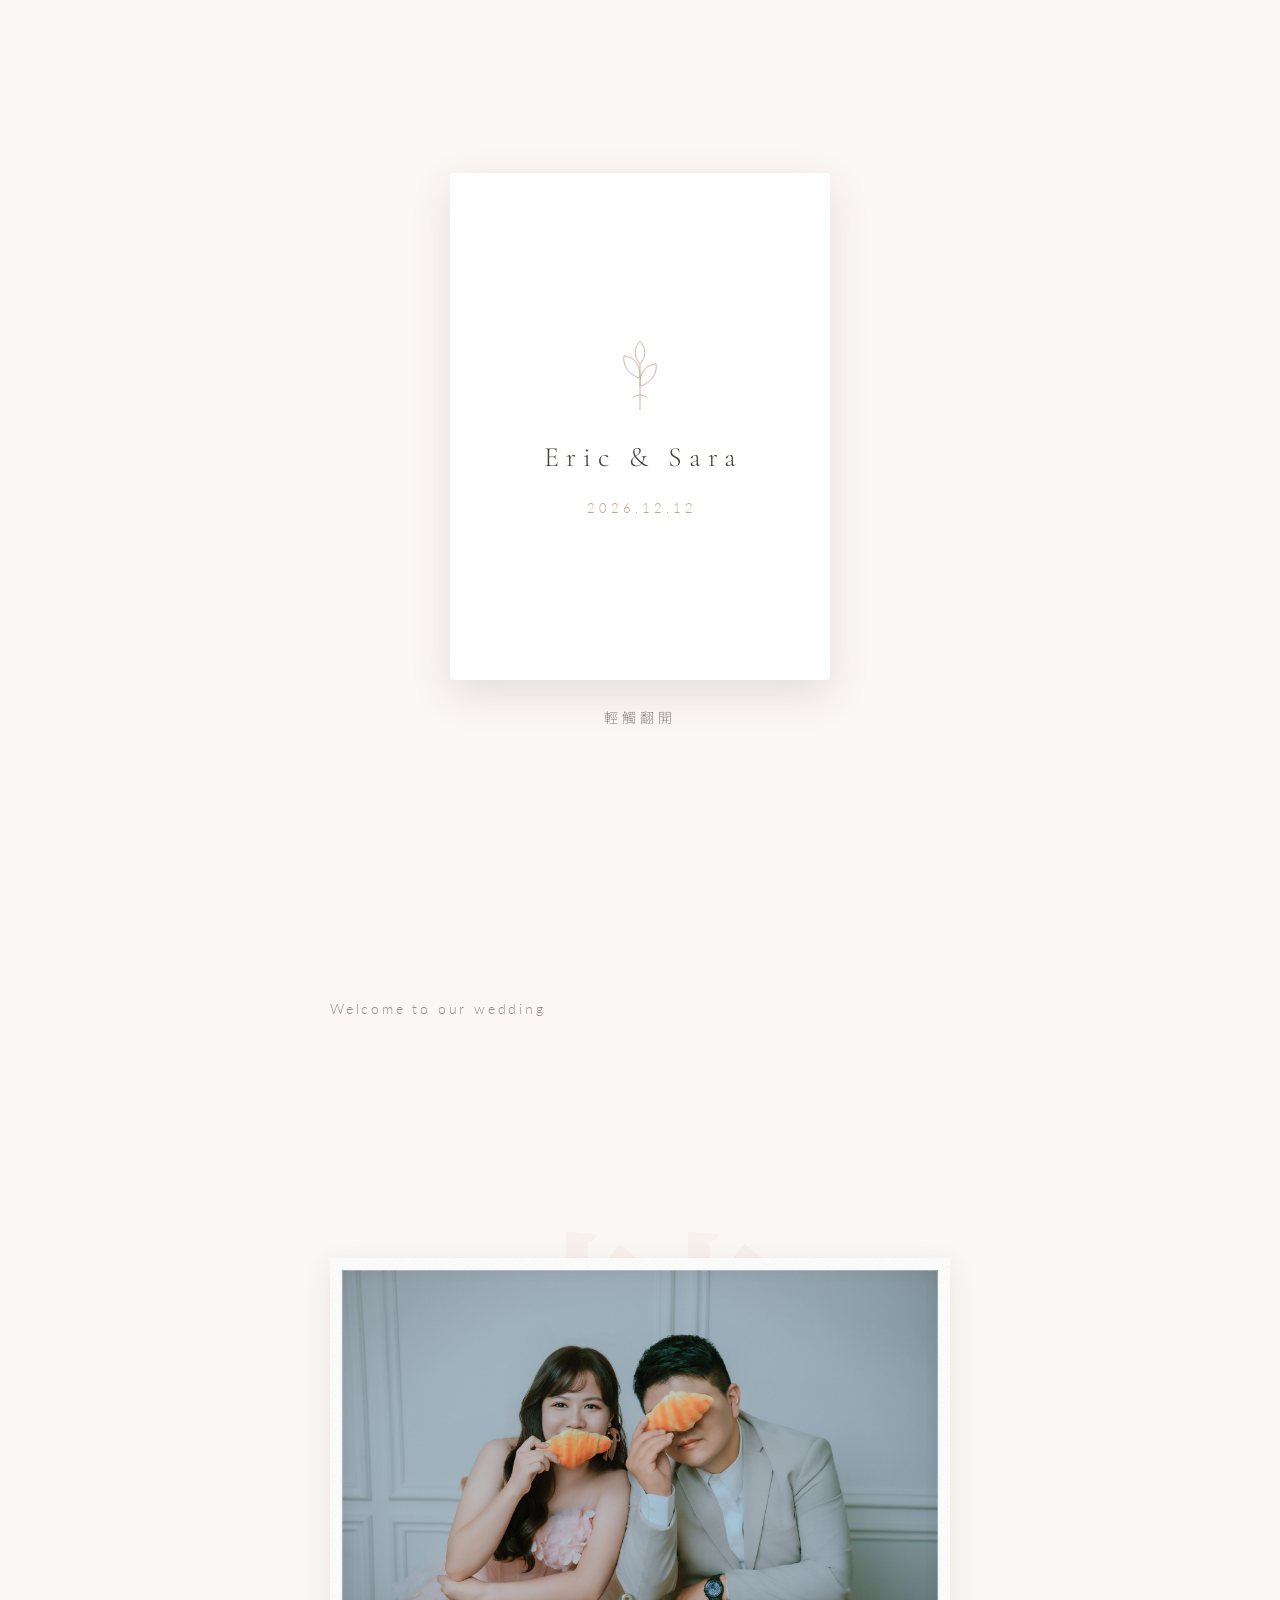
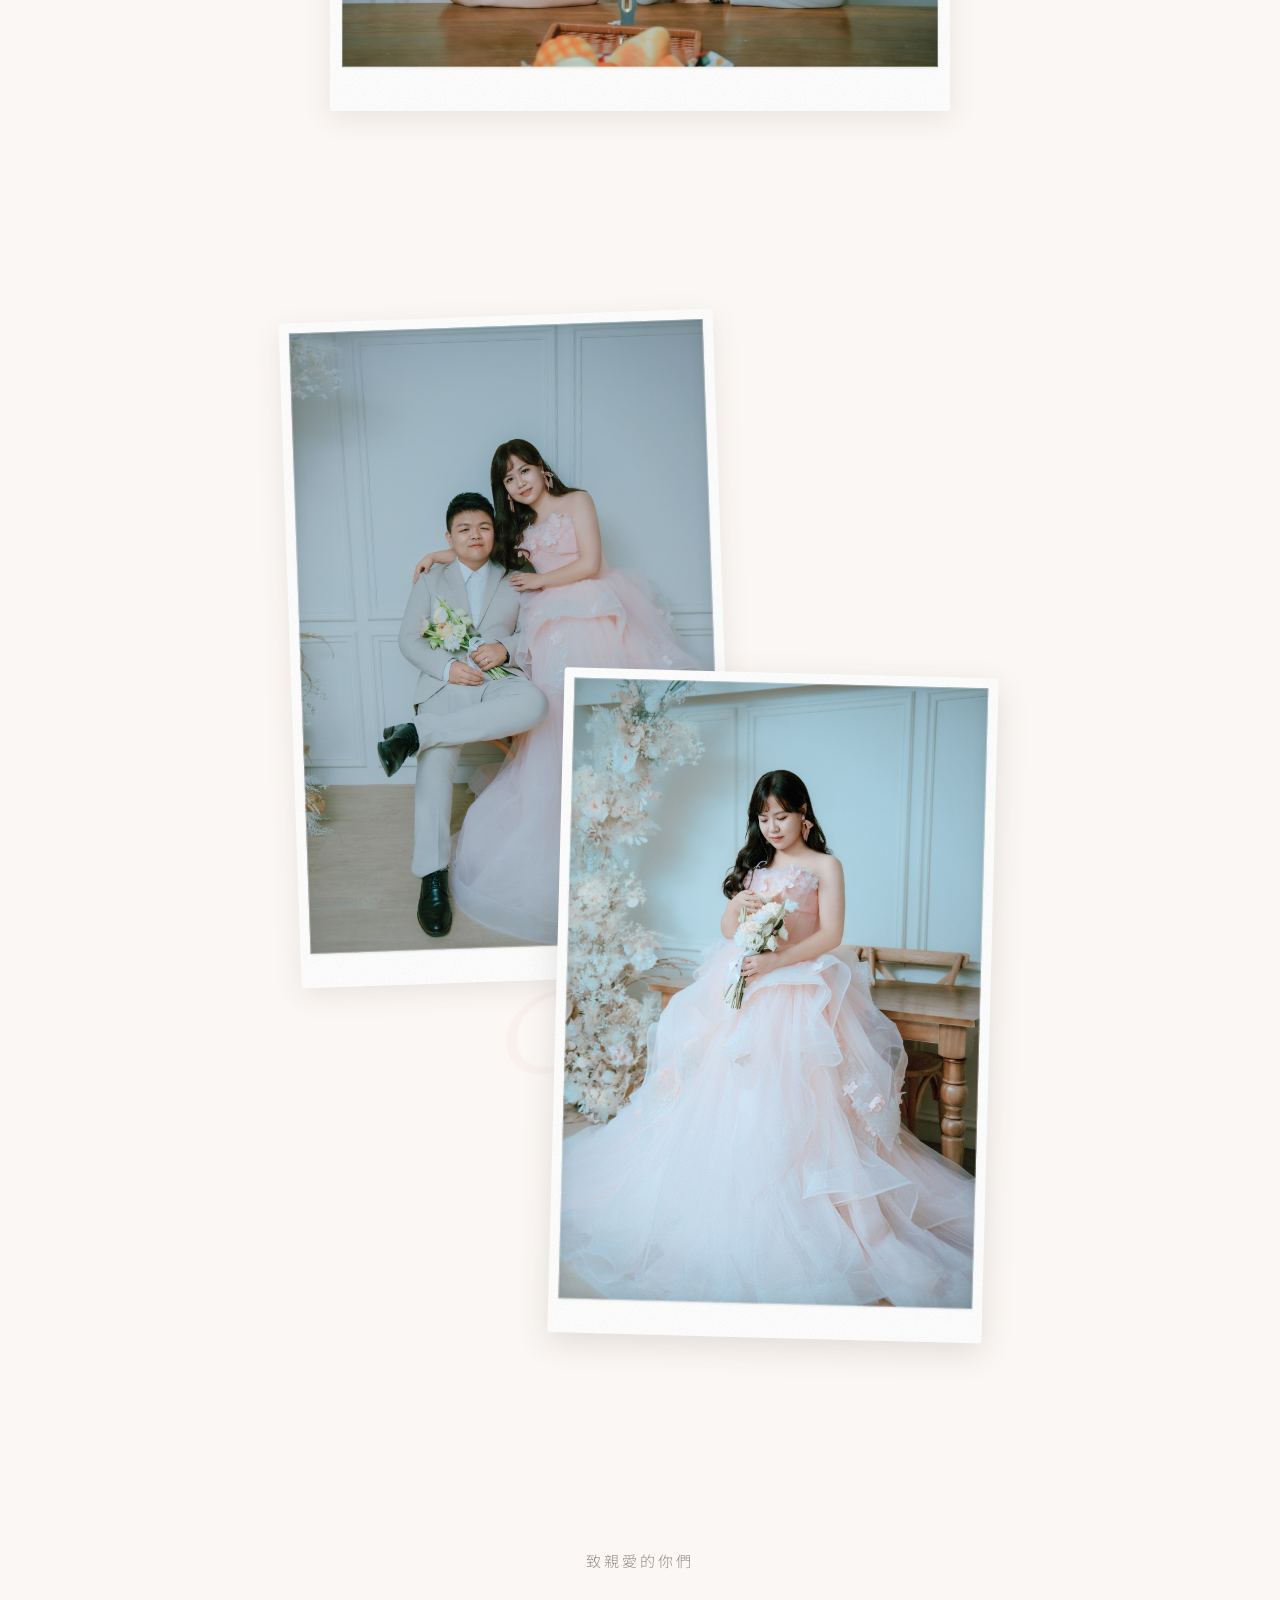
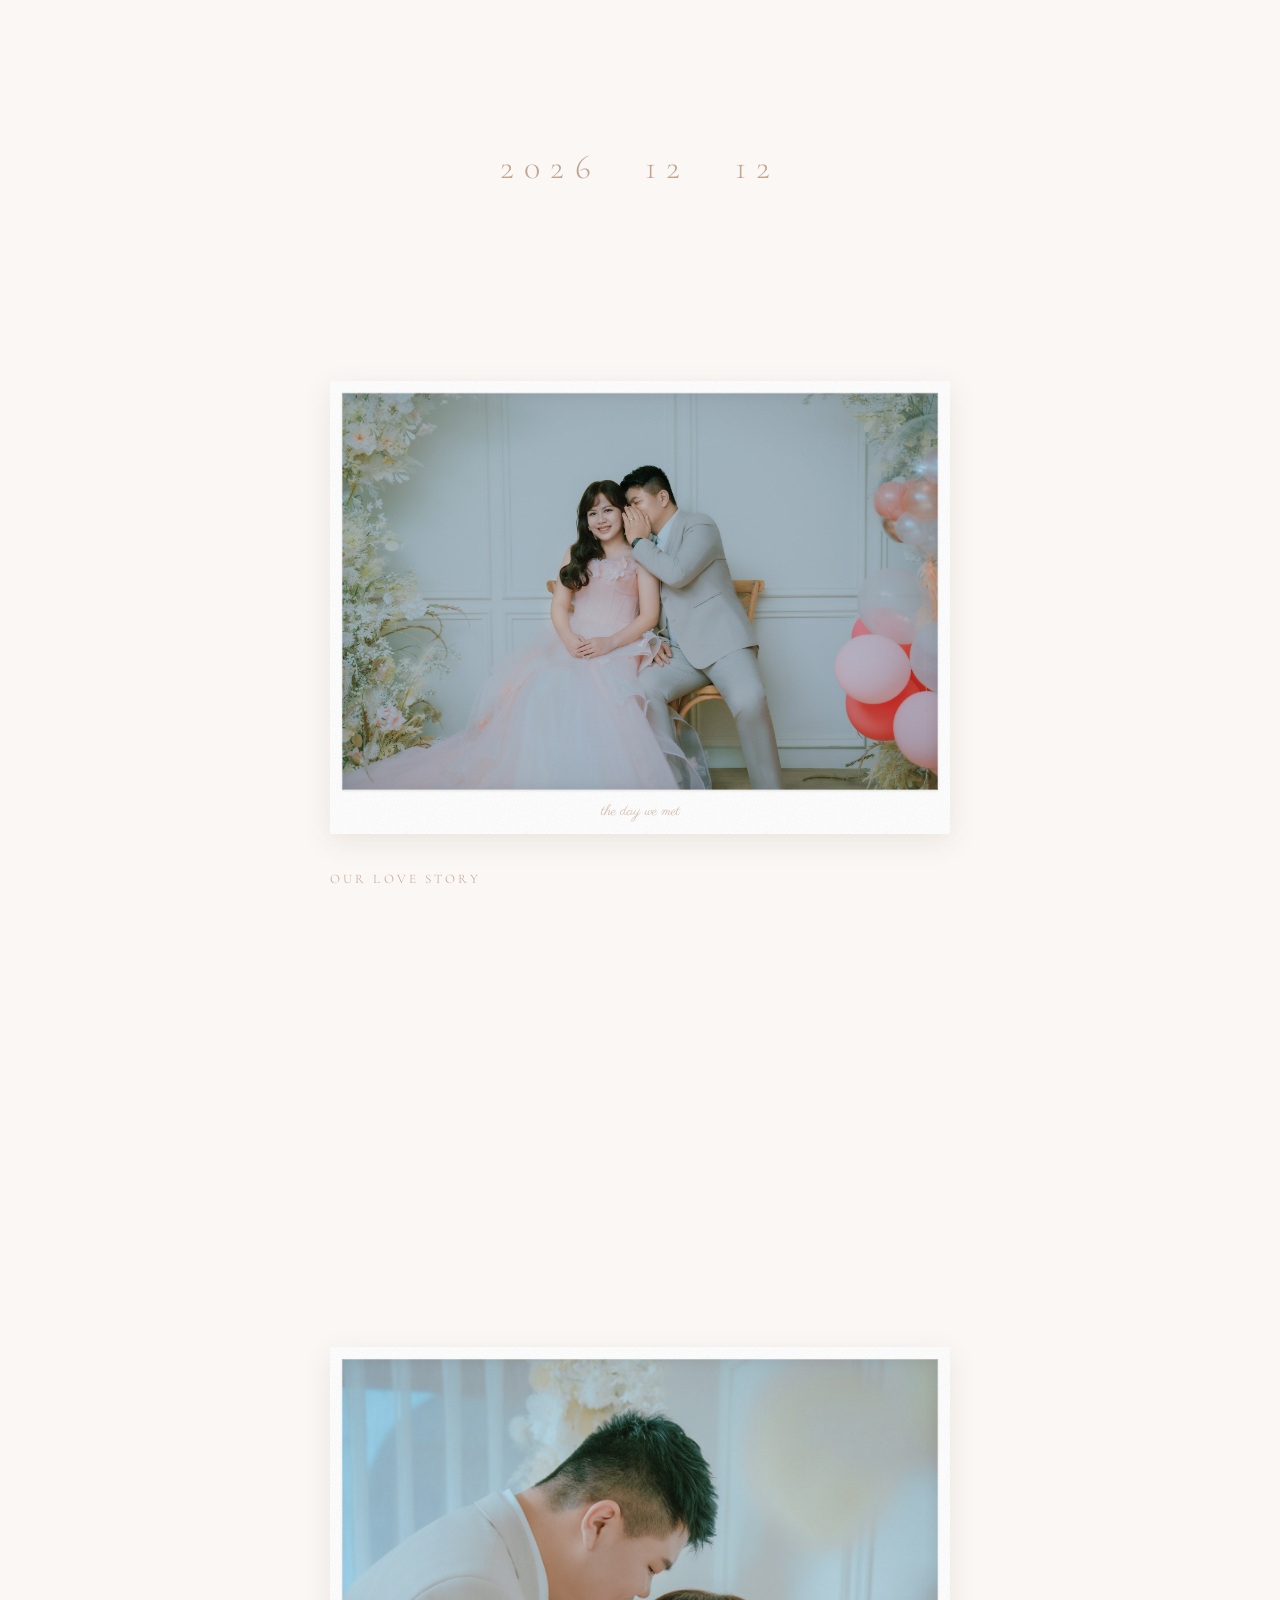
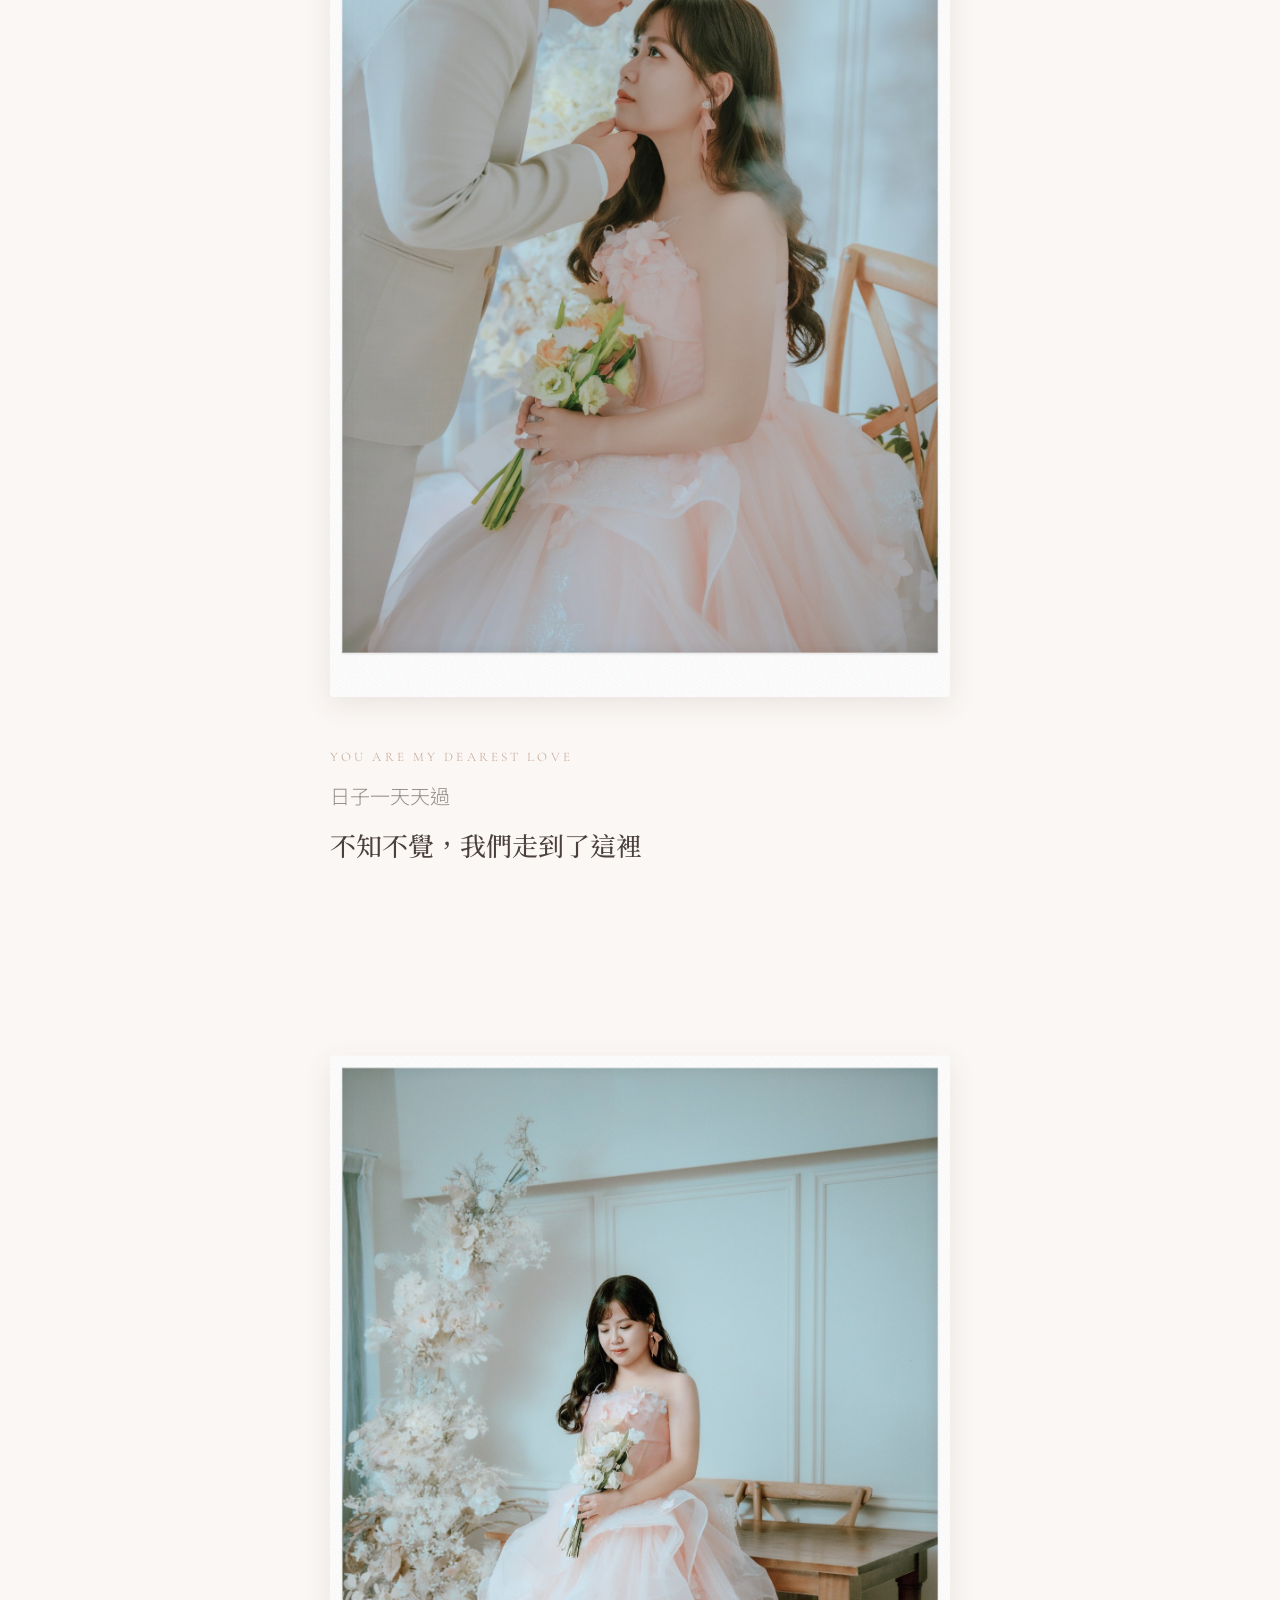
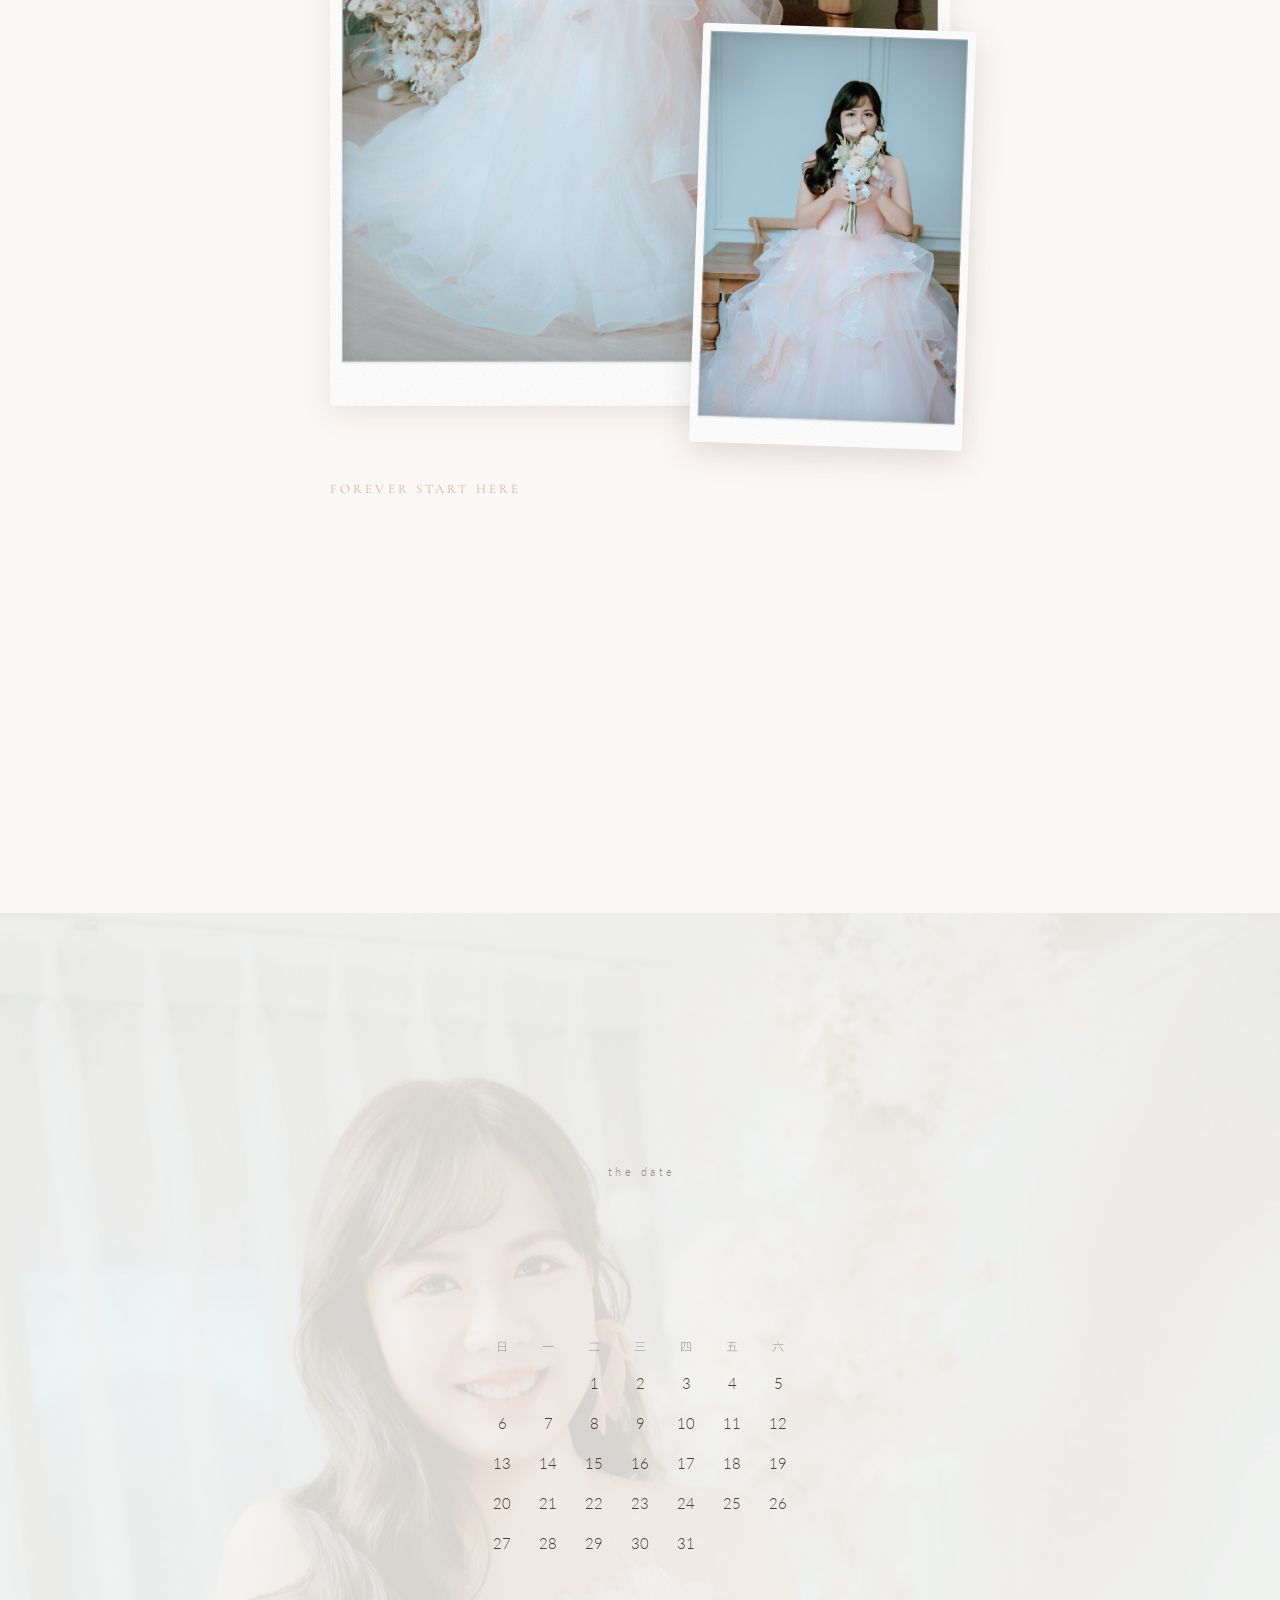
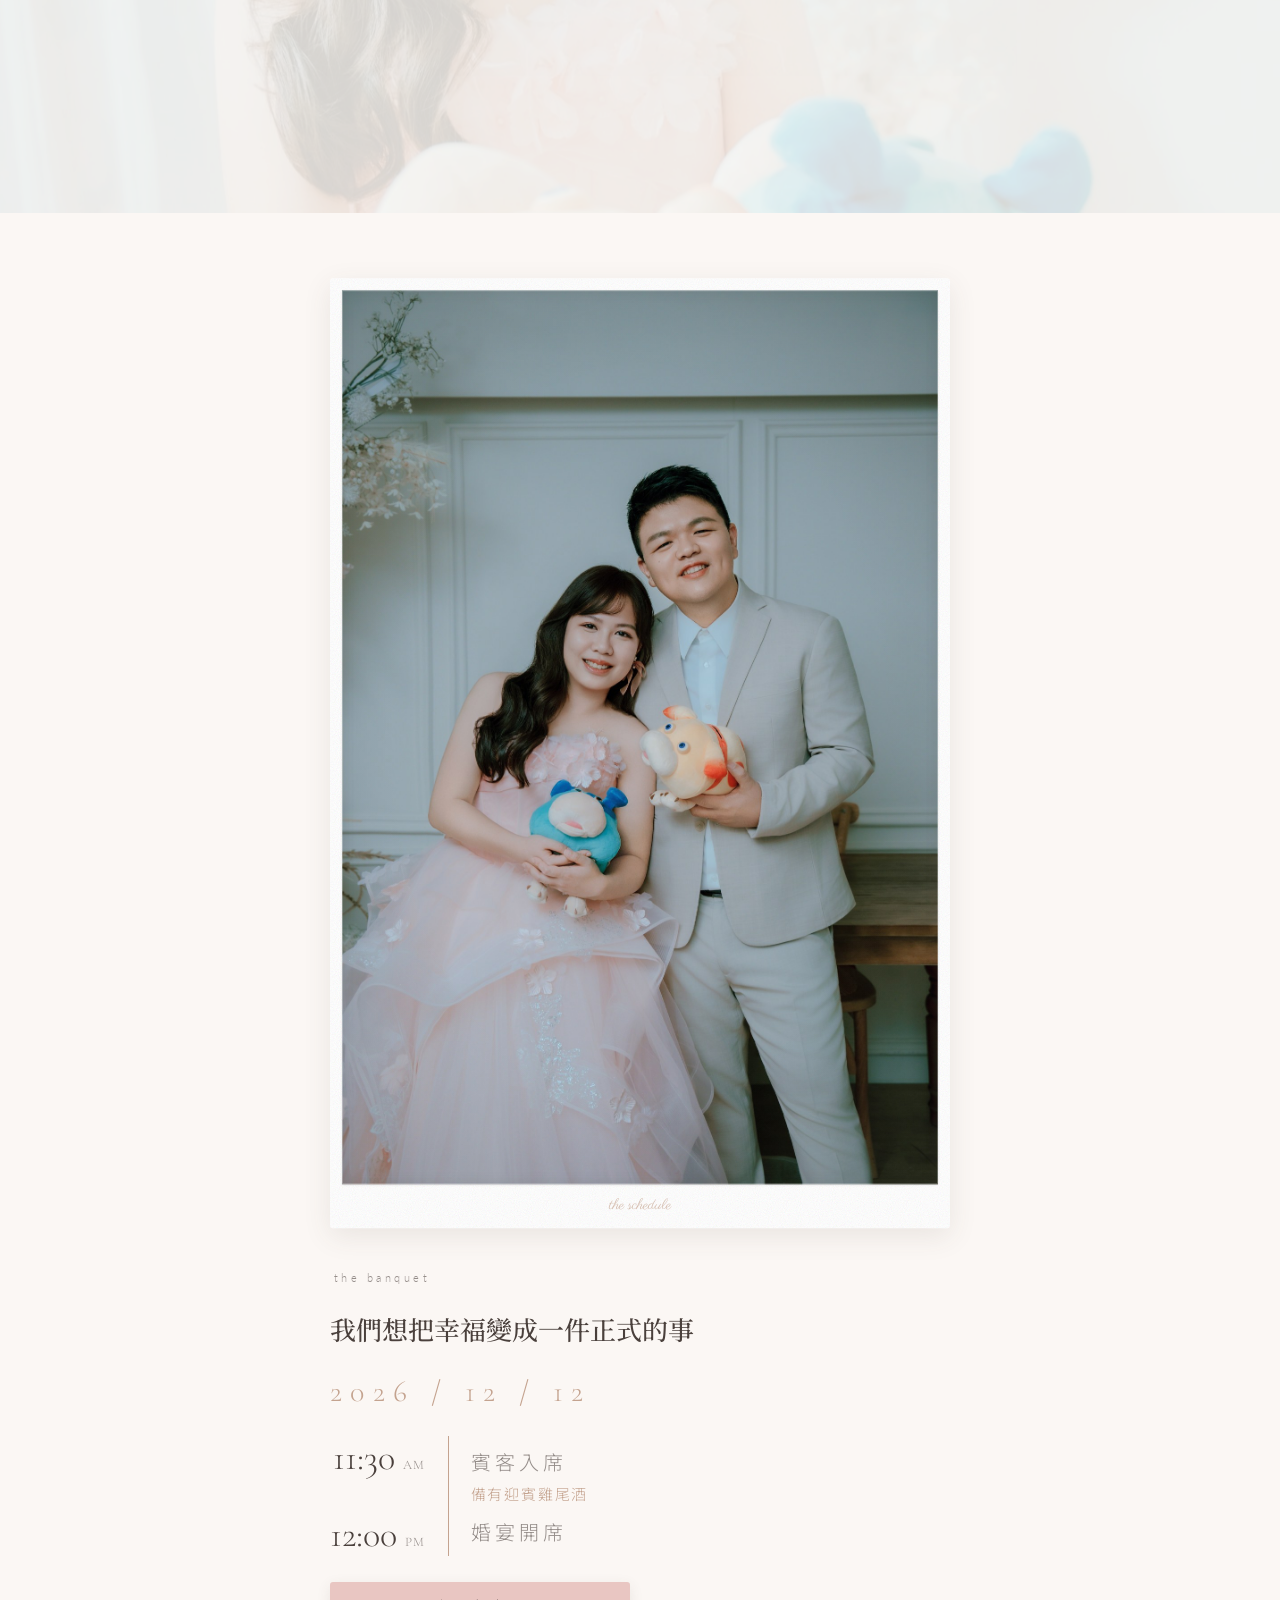
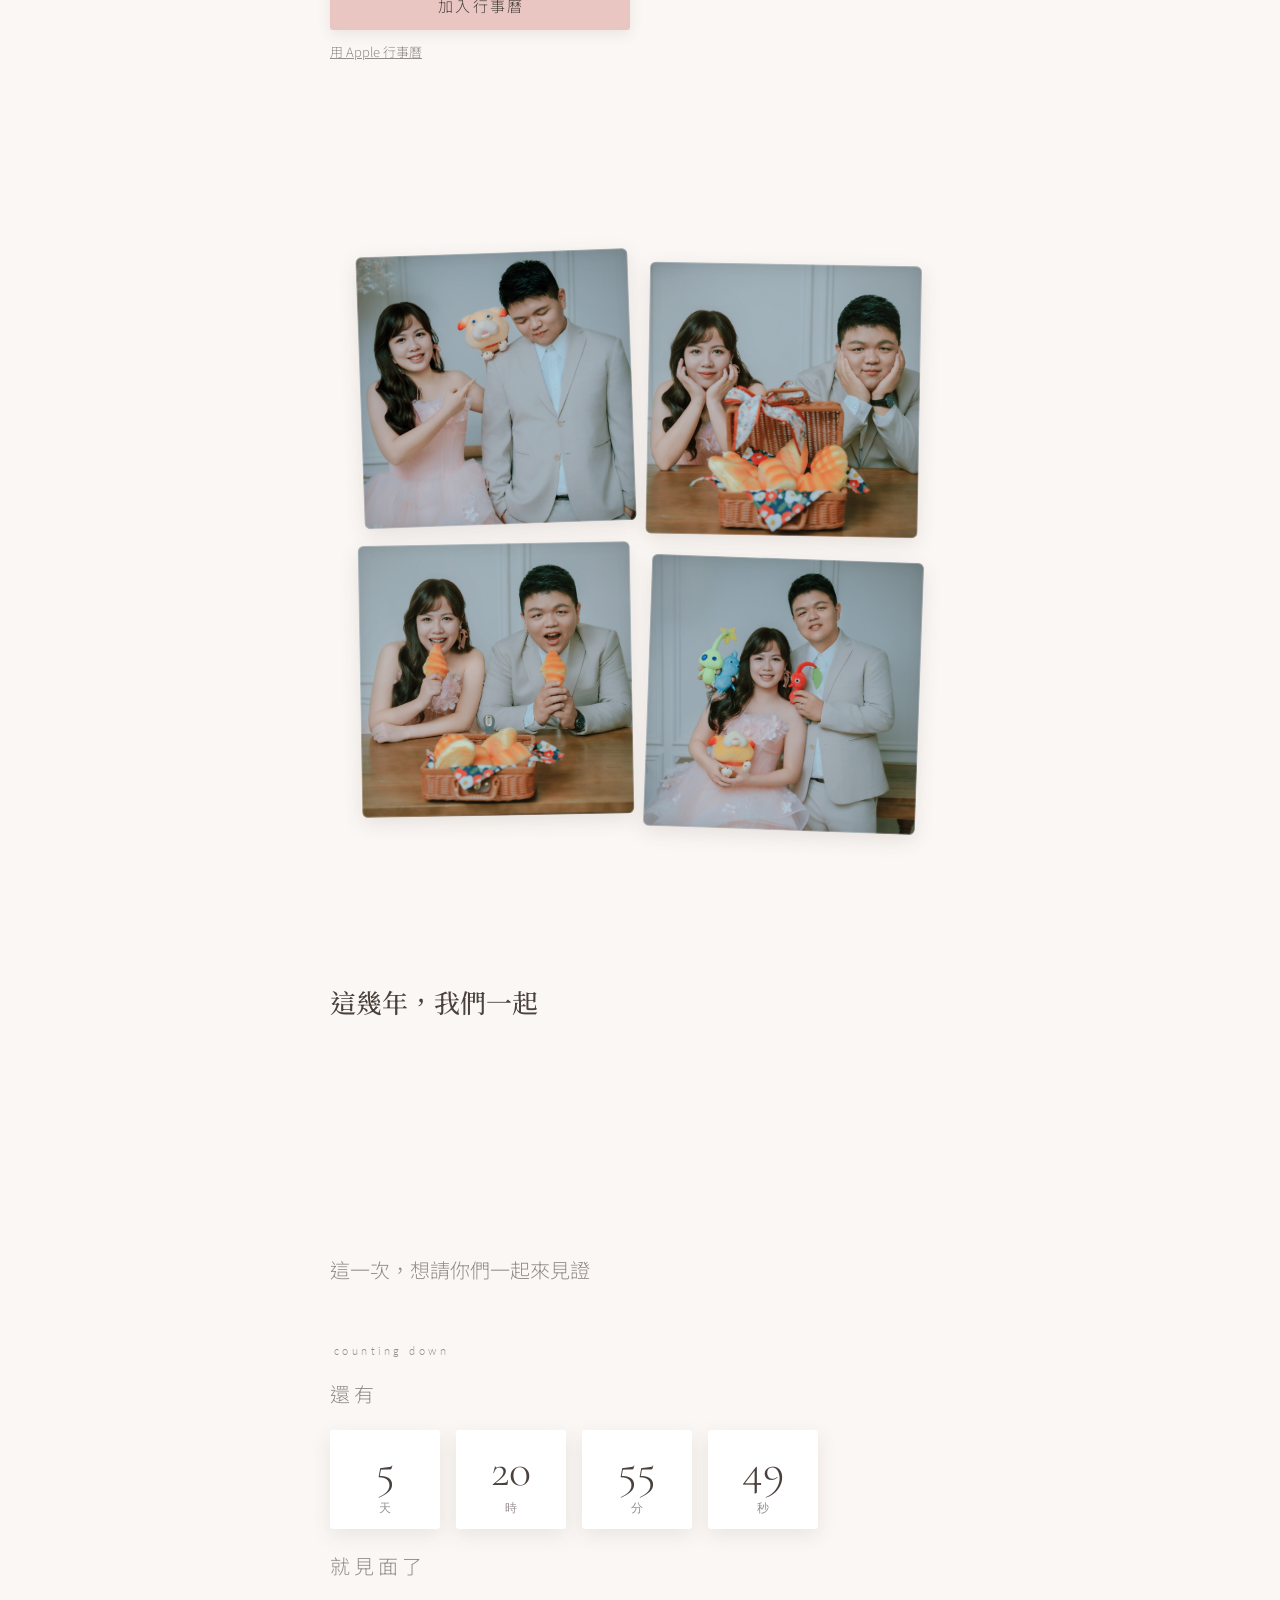
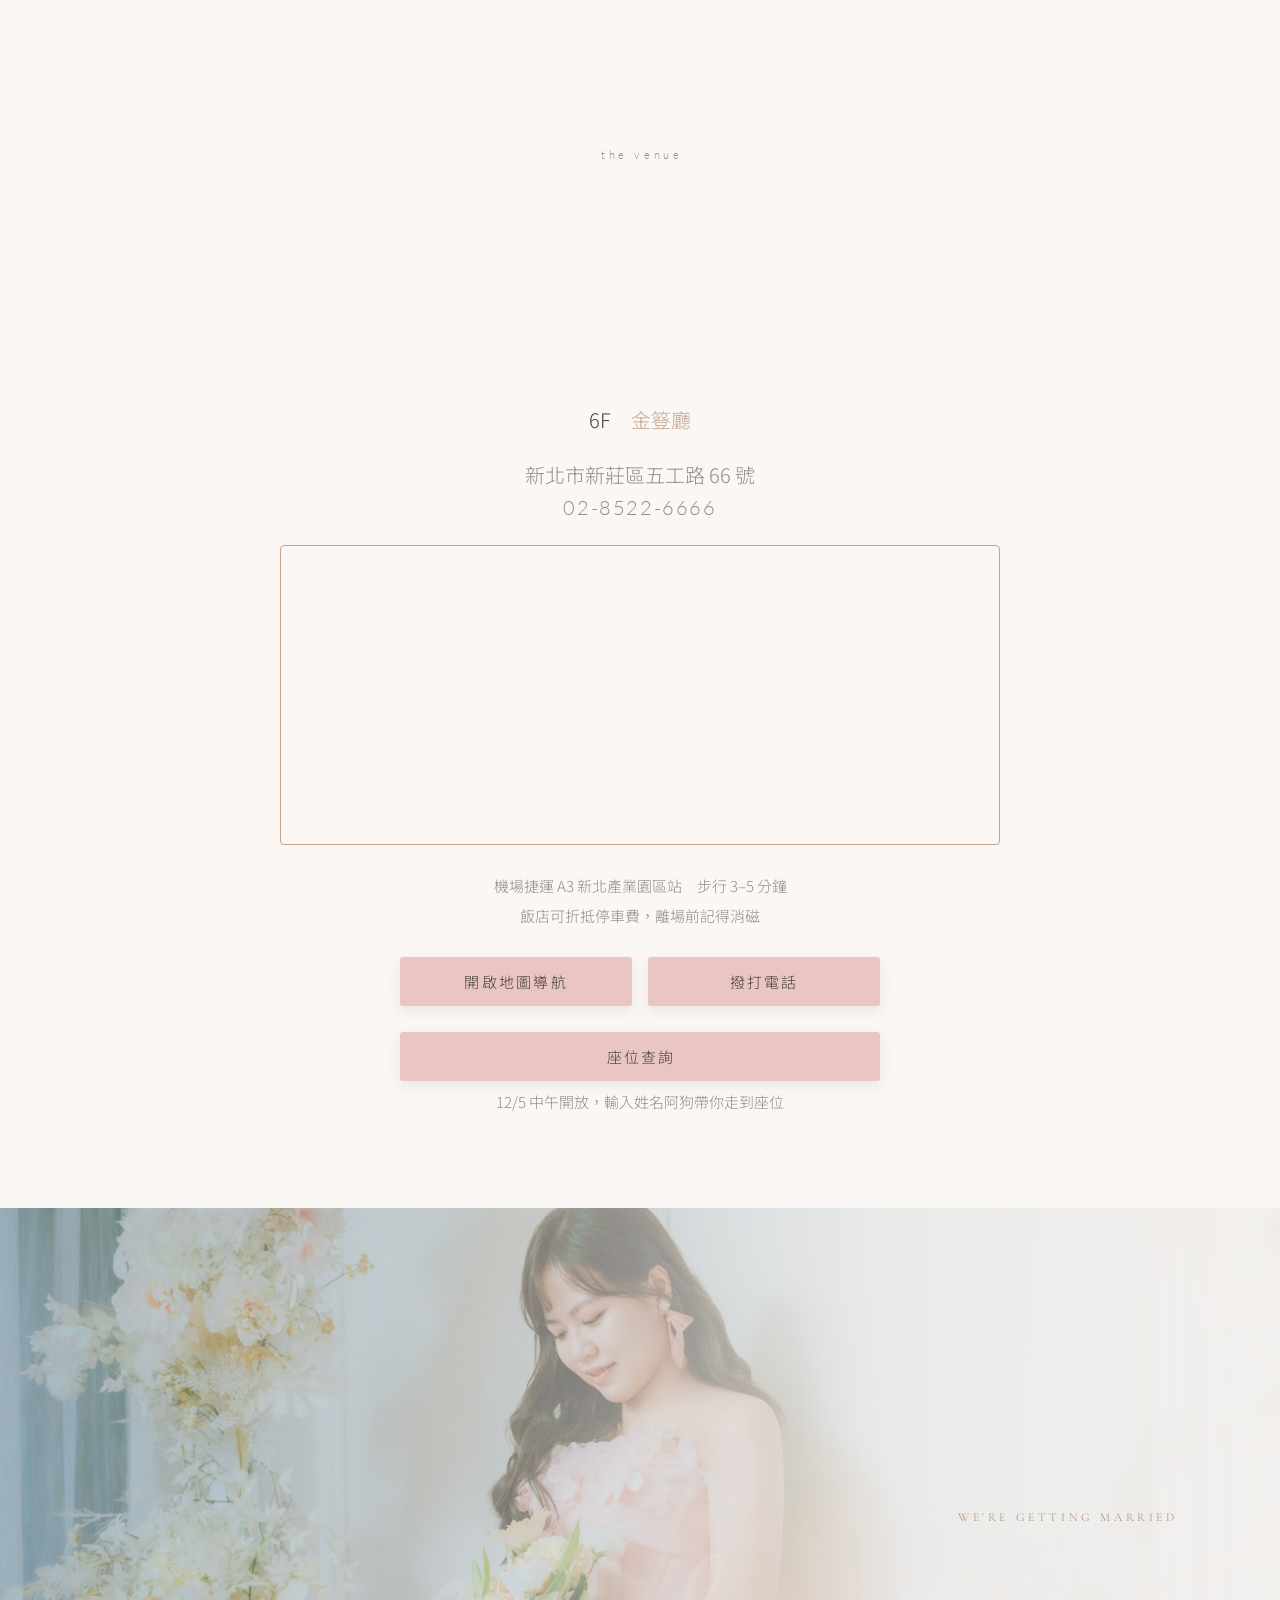
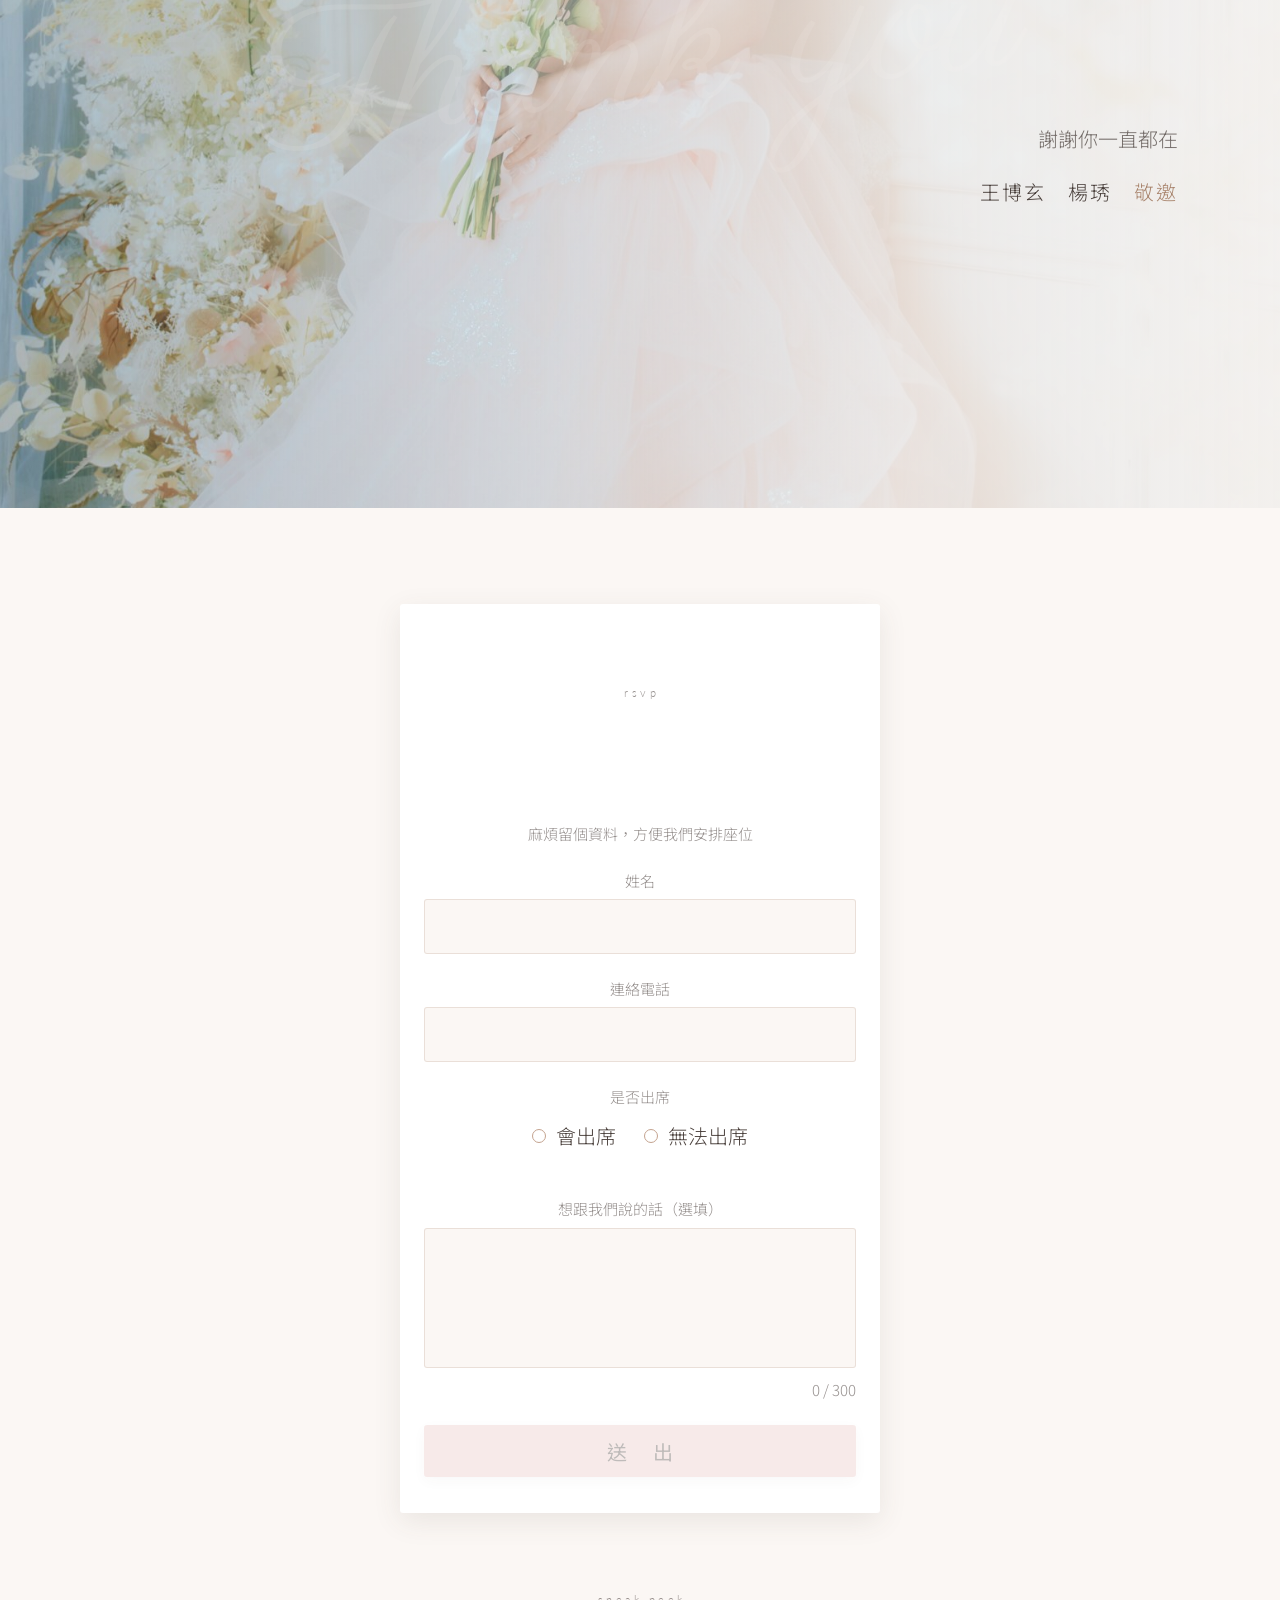
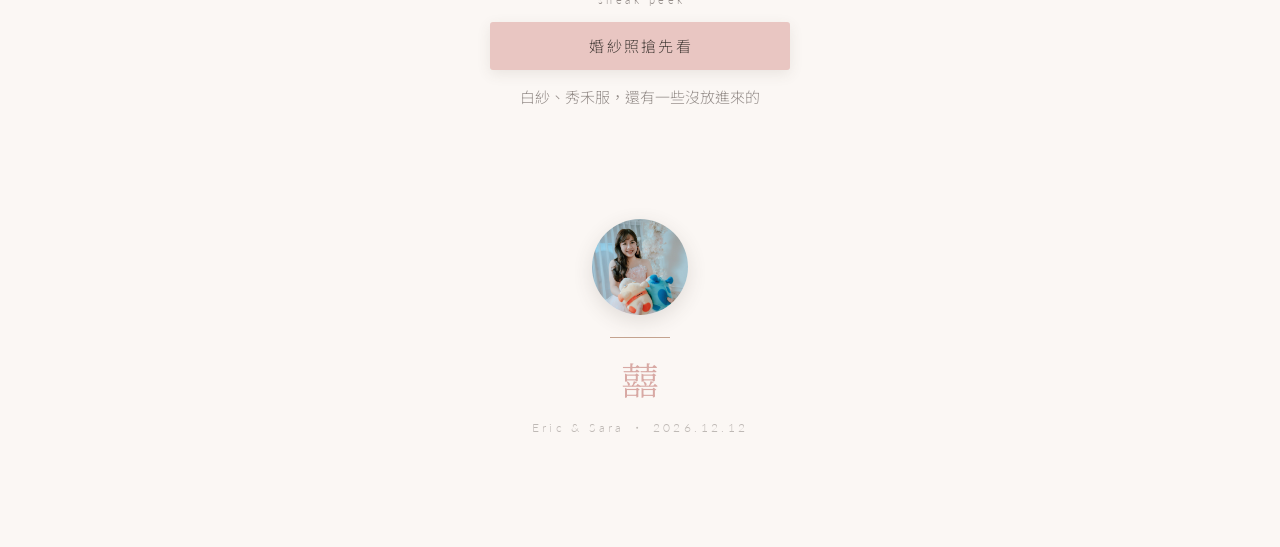
==== index.html @ 4b33377d "喜帖從 Netlify 搬到 GitHub Pages" ====
<!DOCTYPE html>
<html lang="zh-Hant-TW">
<head>
<meta charset="utf-8">
<meta name="viewport" content="width=device-width, initial-scale=1, viewport-fit=cover">
<title>王博玄 ＆ 楊琇 ・ 2026.12.12</title>
<meta name="description" content="2026 年 12 月 12 日，頤品大飯店 新莊晶冠館 6F 金簦廳。期待與你在婚禮上見～">
<meta name="theme-color" content="#FBF7F4">

<!-- 分享到 LINE / Facebook 時的預覽卡片。
     og:image 必須是完整網址，部署後把下面兩行的網域換成你的正式網址。 -->
<meta property="og:type" content="website">
<meta property="og:title" content="王博玄 ＆ 楊琇 的婚禮邀請">
<meta property="og:description" content="2026.12.12　頤品大飯店 新莊晶冠館　期待與你在婚禮上見～">
<meta property="og:image" content="https://firstlove0826.github.io/Wedding/assets/img/_DSC5877.jpg">
<meta property="og:url" content="https://firstlove0826.github.io/Wedding/">

<link rel="icon" href="data:image/svg+xml,<svg xmlns='http://www.w3.org/2000/svg' viewBox='0 0 100 100'><text y='.9em' font-size='88'>%F0%9F%A4%8D</text></svg>">

<link rel="preconnect" href="https://fonts.googleapis.com">
<link rel="preconnect" href="https://fonts.gstatic.com" crossorigin>
<link href="https://fonts.googleapis.com/css2?family=Cormorant+Garamond:wght@300&family=Lato:wght@300&family=Noto+Sans+TC:wght@300&family=Noto+Serif+TC:wght@300;500&family=Parisienne&display=swap" rel="stylesheet">

<link rel="stylesheet" href="assets/css/app.css">
</head>
<body>

<audio id="bgm" loop playsinline preload="auto" src="assets/audio/bgm.mp3"></audio>

<!-- 飄落花瓣。信封翻開後才由 app.js 啟動；關動畫偏好時整塊不顯示 -->
<canvas id="petals" aria-hidden="true" style="position:fixed;inset:0;z-index:9997;pointer-events:none;opacity:0;transition:opacity 2.4s ease-out;"></canvas>

<!-- 底片顆粒。純靜態的一層噪點，不動，所以不吃效能也不跟其他動畫打架。
     噪點來自 SVG 的 feTurbulence，寫在 app.css 的 #grain。 -->
<div id="grain" aria-hidden="true"></div>

<!-- 音樂開關 -->
<button id="muteBtn" type="button" aria-label="音樂開關" data-press="1" style="position:fixed;right:16px;top:16px;z-index:9998;width:36px;height:36px;border-radius:50%;background:rgba(255,255,255,.85);border:1px solid #C4A38F;display:flex;align-items:center;justify-content:center;cursor:pointer;opacity:0;pointer-events:none;transition:opacity .5s,transform .15s ease;">
  <span id="muteTip" style="position:absolute;right:44px;top:50%;transform:translateY(-50%);white-space:nowrap;font-size:12px;color:#C4A38F;opacity:0;transition:opacity .5s;">可點此關閉音樂</span>
  <svg id="icOn" viewBox="0 0 24 24" width="16" height="16" style="display:block;"><path d="M9 18V5l10-2v12" fill="none" stroke="#C4A38F" stroke-width="1.6"></path><circle cx="7" cy="18" r="2.4" fill="#C4A38F"></circle><circle cx="17" cy="15" r="2.4" fill="#C4A38F"></circle></svg>
  <svg id="icOff" viewBox="0 0 24 24" width="16" height="16" style="display:none;"><path d="M9 18V5l10-2v12" fill="none" stroke="#C4A38F" stroke-width="1.6"></path><circle cx="7" cy="18" r="2.4" fill="#C4A38F"></circle><circle cx="17" cy="15" r="2.4" fill="#C4A38F"></circle><line x1="4" y1="4" x2="20" y2="20" stroke="#C4A38F" stroke-width="1.6"></line></svg>
</button>

<!-- 開場：相本封面。點一下卡片微微抬起，然後放大溶入封面照（純 2D，沒有翻轉） -->
<div id="env" style="position:fixed;inset:0;z-index:9999;background:#FBF7F4;display:flex;flex-direction:column;align-items:center;justify-content:center;gap:28px;cursor:pointer;">
  <div id="cardWrap" style="position:relative;width:min(72vw,380px);aspect-ratio:3/4;animation:cardFloat 1s cubic-bezier(.22,.61,.36,1) both;transition:transform .55s ease-out;">
    <div id="albumCard" style="position:absolute;inset:0;">
      <div style="position:absolute;inset:0;background:#FFFFFF;border-radius:4px;box-shadow:0 14px 40px rgba(74,64,60,.13);display:flex;flex-direction:column;align-items:center;justify-content:center;gap:26px;">
        <svg viewBox="0 0 80 96" style="width:64px;height:78px;display:block;animation:softIn .8s ease-out .5s both;"><path d="M40 92 V34" stroke="#C4A38F" stroke-width="1" fill="none" stroke-dasharray="400" style="animation:drawLine 1.4s ease-out .5s both;"></path><path d="M40 52 C 26 48, 18 36, 20 24 C 33 25, 41 36, 40 52 Z" stroke="#C4A38F" stroke-width="1" fill="none" stroke-dasharray="400" style="animation:drawLine 1.4s ease-out .5s both;"></path><path d="M40 62 C 54 58, 62 46, 60 34 C 47 35, 39 46, 40 62 Z" stroke="#C4A38F" stroke-width="1" fill="none" stroke-dasharray="400" style="animation:drawLine 1.4s ease-out .5s both;"></path><path d="M40 34 C 32 26, 32 14, 40 6 C 48 14, 48 26, 40 34 Z" stroke="#C4A38F" stroke-width="1" fill="none" stroke-dasharray="400" style="animation:drawLine 1.4s ease-out .5s both;"></path><path d="M31 76 C 36 72, 44 72, 49 76" stroke="#C4A38F" stroke-width="1" fill="none" stroke-dasharray="400" style="animation:drawLine 1.4s ease-out .5s both;"></path></svg>
        <div style="font-family:'Cormorant Garamond',serif;font-weight:300;font-size:clamp(20px,5vw,28px);letter-spacing:.24em;text-indent:.24em;color:#4A403C;animation:softIn .8s ease-out .8s both;">Eric &amp; Sara</div>
        <div style="font-family:'Lato',sans-serif;font-weight:300;font-size:13px;letter-spacing:.3em;text-indent:.3em;color:#C4A38F;animation:softIn .8s ease-out 1.1s both;">2026.12.12</div>
      </div>
    </div>
  </div>
  <div id="introTxt" style="font-size:14px;letter-spacing:.3em;color:rgba(74,64,60,.58);animation:softIn .8s ease-out 1.6s both,introBreathe 2.4s ease-in-out 2.4s infinite;transition:opacity .4s;">輕觸翻開</div>
</div>

<!-- 右上角捷徑，排在音樂鈕（top 16px、36px 寬）正下方：先「回覆」再「資訊」。
     right:8px 是讓 52px 的按鈕跟 36px 的音樂鈕中線對齊。
     原本放右下角，但 Netlify 免費方案會在右下角硬塞「Powered by Netlify」徽章、不能關，所以搬上來 -->
<button id="rsvpJumpBtn" type="button" aria-label="跳到出席回覆" style="position:fixed;right:8px;top:66px;z-index:9998;width:52px;height:52px;border-radius:50%;background:#FBF7F4;border:1px solid #E9C6C2;box-shadow:0 6px 20px rgba(74,64,60,.14);display:flex;align-items:center;justify-content:center;cursor:pointer;opacity:0;pointer-events:none;transform:translateY(-8px);transition:opacity .4s,transform .4s;">
  <span style="writing-mode:vertical-rl;text-orientation:upright;font-family:'Noto Sans TC',sans-serif;font-weight:300;font-size:13px;color:#4A403C;letter-spacing:.1em;">回覆</span>
</button>
<!-- 跳到時間地點。「回覆」收起來時會往上補位 -->
<button id="jumpBtn" type="button" aria-label="跳到時間地點" style="position:fixed;right:8px;top:130px;z-index:9998;width:52px;height:52px;border-radius:50%;background:#E9C6C2;border:none;box-shadow:0 6px 20px rgba(74,64,60,.14);display:flex;align-items:center;justify-content:center;cursor:pointer;opacity:0;pointer-events:none;transform:translateY(-8px);transition:opacity .4s,transform .4s,top .4s ease;">
  <span style="writing-mode:vertical-rl;text-orientation:upright;font-family:'Noto Sans TC',sans-serif;font-weight:300;font-size:13px;color:#4A403C;letter-spacing:.1em;">資訊</span>
</button>

<div id="page" style="width:100%;background:#FBF7F4;">

  <!-- ══ 01 封面 ══ -->
  <section data-screen-label="01 封面" style="width:100%;min-height:100svh;position:relative;display:flex;align-items:flex-end;justify-content:center;overflow:hidden;">
    <!-- data-plx 這層負責視差位移，裡面的 <img> 負責 Ken Burns 推近，兩個 transform 才不會打架。
         外層刻意做成 120% 高、上緣 -10%，位移時才不會露出底色。 -->
    <div data-plx="1" style="position:absolute;left:0;right:0;top:-10%;height:120%;overflow:hidden;z-index:0;">
      <img id="coverImg" src="assets/img/_DSC5877.jpg" alt="封面" data-noreveal="1" data-bleed="1" style="position:absolute;inset:0;width:100%;height:100%;object-fit:cover;object-position:50% 16%;opacity:0;transform:scale(1.05);">
    </div>
    <!-- 由下往上的漸層。新娘站在畫面右側，文字原本壓在她的頭髮上很難讀，
         改成落在下半部的紗裙（大片淺粉、最均勻），再用這層把底色壓乾淨。 -->
    <div style="position:absolute;inset:0;z-index:1;pointer-events:none;background:linear-gradient(to top,rgba(251,247,244,.94) 0%,rgba(251,247,244,.9) 30%,rgba(251,247,244,.82) 48%,rgba(251,247,244,.5) 64%,rgba(251,247,244,.18) 82%,rgba(251,247,244,0) 100%);"></div>
    <div data-rv="1" style="position:relative;z-index:2;text-align:center;display:flex;flex-direction:column;gap:20px;align-items:center;padding:0 24px 104px;">
      <!-- 金色、玫瑰色都用色票裡深一階的版本，淺色字疊在淺色照片上會看不清楚 -->
      <div style="font-family:'Parisienne',cursive;font-size:clamp(26px,7vw,40px);color:var(--c-gold-dk);line-height:1;">save the date</div>
      <div data-track="1" style="font-family:'Noto Serif TC',serif;font-weight:300;font-size:var(--t-title);letter-spacing:.16em;text-indent:.16em;line-height:1.6;color:#4A403C;">王博玄　Eric<br>楊　琇　Sara</div>
      <div style="font-family:'Cormorant Garamond',serif;font-weight:300;font-size:clamp(20px,5vw,32px);letter-spacing:.35em;text-indent:.35em;color:var(--c-rose-dk);">2 0 2 6 . 1 2 . 1 2</div>
      <div style="font-size:var(--t-body);color:rgba(74,64,60,.75);">這一天我們決定把日常過成一輩子</div>
    </div>
    <div style="position:absolute;left:50%;bottom:26px;z-index:2;width:1px;height:34px;background:var(--c-gold-dk);animation:hintFloat 2.4s ease-in-out infinite;"></div>
  </section>

  <!-- ══ 02 好久不見 ══ -->
  <section data-screen-label="02 好久不見" style="width:100%;position:relative;display:flex;flex-direction:column;align-items:center;gap:30px;padding:100px 0 72px;overflow:hidden;">
    <div style="position:absolute;top:50%;left:50%;transform:translate(-50%,-50%);font-family:'Noto Serif TC',serif;font-weight:500;font-size:clamp(140px,40vw,280px);color:#E9C6C2;opacity:.12;line-height:1;pointer-events:none;">囍</div>
    <div data-rv="1" style="width:min(86vw,620px);display:flex;flex-direction:column;gap:12px;position:relative;z-index:2;">
      <div style="font-family:'Lato',sans-serif;font-weight:300;font-size:14px;letter-spacing:.2em;color:rgba(74,64,60,.58);">Welcome to our wedding</div>
      <div data-track="1" style="font-family:'Noto Serif TC',serif;font-weight:500;font-size:var(--t-title);color:#4A403C;">好久不見　婚禮見～</div>
    </div>
    <!-- data-paper = 白框上鋪相紙紋理；照片區的暗角和邊緣由 [data-mplx]::after 畫，範圍跟著 --photo-inset（預設 12px 12px 44px） -->
    <div data-rv="card" data-mplx="1" data-paper="1" style="width:min(86vw,620px);background:#FFFFFF;padding:12px 12px 44px;border-radius:3px;box-shadow:0 8px 28px rgba(74,64,60,.10);position:relative;z-index:2;">
      <img src="assets/img/_DSC5780.jpg" alt="" loading="lazy" style="width:100%;display:block;">
    </div>
  </section>

  <div style="width:100%;display:flex;justify-content:center;padding:26px 0;"><svg data-sline="1" viewBox="0 0 320 24" style="width:min(60vw,320px);height:24px;display:block;"><path d="M2 12 C 60 2, 120 22, 160 12 S 260 2, 318 12" stroke="#C4A38F" stroke-width="1" fill="none"></path></svg></div>

  <!-- ══ 03 關於我們 ══ -->
  <section data-screen-label="03 關於我們" style="width:100%;position:relative;display:flex;flex-direction:column;align-items:center;gap:44px;padding:48px 0 72px;overflow:hidden;">
    <div data-wm="1" style="position:absolute;inset:0;display:flex;align-items:center;justify-content:center;pointer-events:none;z-index:0;"><span style="font-family:'Parisienne',cursive;font-size:clamp(90px,26vw,190px);color:#E9C6C2;opacity:.1;transform:rotate(-6deg);line-height:1;">Us</span></div>
    <div data-rv="1" style="width:min(92vw,700px);position:relative;height:0;padding-bottom:min(150vw,1080px);">
      <!-- 後面那張走得慢、前面那張走得快，疊在一起就有前後距離 -->
      <div data-mplx=".7" data-paper="1" style="--photo-inset:10px 10px 34px;position:absolute;left:0;top:0;width:62%;background:#FFFFFF;padding:10px 10px 34px;border-radius:3px;box-shadow:0 8px 28px rgba(74,64,60,.10);transform:rotate(-2deg);">
        <img src="assets/img/_DSC5844.jpg" alt="" loading="lazy" style="width:100%;display:block;">
      </div>
      <div data-mplx="1.7" data-paper="1" style="--photo-inset:10px 10px 34px;position:absolute;right:0;top:34%;width:62%;background:#FFFFFF;padding:10px 10px 34px;border-radius:3px;box-shadow:0 10px 32px rgba(74,64,60,.14);transform:rotate(1.5deg);">
        <img src="assets/img/_DSC5632.jpg" alt="" loading="lazy" style="width:100%;display:block;">
      </div>
    </div>
    <div data-rv="1" style="width:min(86vw,620px);text-align:center;display:flex;flex-direction:column;gap:22px;">
      <p data-lines="1" style="font-family:'Noto Serif TC',serif;font-size:var(--t-body);line-height:2.2;color:#4A403C;">這不是一場盛大的宣告<br>而是一個想與你分享的好消息</p>
      <div style="font-size:var(--t-small);letter-spacing:.2em;color:rgba(74,64,60,.58);">致親愛的你們</div>
      <p data-lines="1" style="font-size:var(--t-body);line-height:2.2;color:rgba(74,64,60,.58);">在人生的重要時刻<br>我們決定牽起彼此的手<br>走向下一段旅程</p>
      <div style="font-family:'Cormorant Garamond',serif;font-weight:300;font-size:clamp(22px,5.5vw,34px);letter-spacing:.3em;color:#C4A38F;">2026　12　12</div>
    </div>
  </section>

  <div style="width:100%;display:flex;justify-content:center;padding:26px 0;"><svg data-sline="1" viewBox="0 0 320 24" style="width:min(60vw,320px);height:24px;display:block;"><path d="M2 12 C 60 2, 120 22, 160 12 S 260 2, 318 12" stroke="#C4A38F" stroke-width="1" fill="none"></path></svg></div>

  <!-- ══ 04 相遇 ══ -->
  <section data-screen-label="04 相遇" style="width:100%;display:flex;flex-direction:column;align-items:center;gap:34px;padding:48px 0 72px;">
    <div data-rv="card" data-mplx="1" data-paper="1" style="width:min(86vw,620px);background:#FFFFFF;padding:12px 12px 44px;border-radius:3px;box-shadow:0 8px 28px rgba(74,64,60,.10);position:relative;">
      <img src="assets/img/_DSC5802.jpg" alt="" loading="lazy" style="width:100%;display:block;">
      <div style="position:absolute;left:0;right:0;bottom:12px;text-align:center;font-family:'Parisienne',cursive;font-size:15px;color:rgba(196,163,143,.7);">the day we met</div>
    </div>
    <div data-rv="1" style="width:min(86vw,620px);display:flex;flex-direction:column;gap:18px;">
      <div style="font-family:'Cormorant Garamond',serif;font-weight:300;font-size:13px;letter-spacing:.24em;color:#C4A38F;">OUR LOVE STORY</div>
      <div data-track="1" style="font-family:'Noto Serif TC',serif;font-weight:500;font-size:var(--t-title);letter-spacing:.3em;color:#4A403C;">相　遇</div>
      <p data-lines="1" style="font-size:var(--t-body);line-height:2.2;color:rgba(74,64,60,.58);">午休結束，往回走的路上<br>眼角餘光掃過角落<br>你就在那裡</p>
    </div>
  </section>

  <div style="width:100%;display:flex;justify-content:center;padding:26px 0;"><svg data-sline="1" viewBox="0 0 320 24" style="width:min(60vw,320px);height:24px;display:block;"><path d="M2 12 C 60 2, 120 22, 160 12 S 260 2, 318 12" stroke="#C4A38F" stroke-width="1" fill="none"></path></svg></div>

  <!-- ══ 05 相愛 ══ -->
  <section data-screen-label="05 相愛" style="width:100%;position:relative;display:flex;flex-direction:column;align-items:center;gap:28px;padding:48px 0 72px;overflow:hidden;">
    <div data-wm="1" style="position:absolute;inset:0;display:flex;align-items:center;justify-content:center;pointer-events:none;z-index:0;"><span style="font-family:'Parisienne',cursive;font-size:clamp(90px,26vw,190px);color:#E9C6C2;opacity:.1;transform:rotate(-6deg);line-height:1;">Always</span></div>
    <div data-rv="card" data-mplx="1" data-paper="1" style="width:min(86vw,620px);background:#FFFFFF;padding:12px 12px 44px;border-radius:3px;box-shadow:0 8px 28px rgba(74,64,60,.10);">
      <img src="assets/img/_DSC5835.jpg" alt="" loading="lazy" style="width:100%;display:block;">
    </div>
    <div data-rv="1" style="width:min(86vw,620px);display:flex;flex-direction:column;gap:16px;padding-top:16px;">
      <div style="font-family:'Cormorant Garamond',serif;font-weight:300;font-size:13px;letter-spacing:.24em;color:#C4A38F;">YOU ARE MY DEAREST LOVE</div>
      <div style="font-size:var(--t-body);color:rgba(74,64,60,.58);">日子一天天過</div>
      <div style="font-family:'Noto Serif TC',serif;font-weight:500;font-size:var(--t-lead);color:#4A403C;">不知不覺，我們走到了這裡</div>
    </div>
  </section>

  <div style="width:100%;display:flex;justify-content:center;padding:26px 0;"><svg data-sline="1" viewBox="0 0 320 24" style="width:min(60vw,320px);height:24px;display:block;"><path d="M2 12 C 60 2, 120 22, 160 12 S 260 2, 318 12" stroke="#C4A38F" stroke-width="1" fill="none"></path></svg></div>

  <!-- ══ 06 相守 ══ -->
  <section data-screen-label="06 相守" style="width:100%;position:relative;display:flex;flex-direction:column;align-items:center;gap:40px;padding:48px 0 72px;overflow:hidden;">
    <div data-wm="1" style="position:absolute;inset:0;display:flex;align-items:center;justify-content:center;pointer-events:none;z-index:0;"><span style="font-family:'Parisienne',cursive;font-size:clamp(90px,26vw,190px);color:#E9C6C2;opacity:.1;transform:rotate(-6deg);line-height:1;">Forever</span></div>
    <div data-rv="1" style="width:min(86vw,620px);position:relative;">
      <div data-mplx=".8" data-paper="1" style="background:#FFFFFF;padding:12px 12px 44px;border-radius:3px;box-shadow:0 8px 28px rgba(74,64,60,.10);">
        <img src="assets/img/_DSC5630.jpg" alt="" loading="lazy" style="width:100%;display:block;">
      </div>
      <div data-mplx="1.9" data-paper="1" style="--photo-inset:8px 8px 26px;position:absolute;right:-3%;bottom:-40px;width:44%;background:#FFFFFF;padding:8px 8px 26px;border-radius:3px;box-shadow:0 10px 32px rgba(74,64,60,.16);transform:rotate(2deg);">
        <img src="assets/img/_DSC5644.jpg" alt="" loading="lazy" style="width:100%;display:block;">
      </div>
    </div>
    <div data-rv="1" style="width:min(86vw,620px);display:flex;flex-direction:column;gap:18px;padding-top:32px;">
      <div style="font-family:'Cormorant Garamond',serif;font-weight:300;font-size:13px;letter-spacing:.24em;color:#C4A38F;">FOREVER START HERE</div>
      <div data-track="1" style="font-family:'Noto Serif TC',serif;font-weight:500;font-size:var(--t-title);letter-spacing:.3em;color:#4A403C;">相　守</div>
      <p data-lines="1" style="font-size:var(--t-body);line-height:2.2;color:rgba(74,64,60,.58);">從今天起<br>有些「我」變成了「我們」</p>
      <p data-lines="1" style="font-size:var(--t-small);line-height:2.2;color:rgba(74,64,60,.58);margin-top:32px;">有些時候<br>我們什麼都不用說</p>
    </div>
  </section>

  <!-- ══ 07 日期 ══ -->
  <section id="info" data-screen-label="07 日期" style="width:100%;min-height:100svh;position:relative;display:flex;align-items:center;justify-content:center;overflow:hidden;">
    <div data-plx="1" style="position:absolute;left:0;right:0;top:-10%;height:120%;overflow:hidden;z-index:0;">
      <img src="assets/img/_DSC5678.jpg" alt="" loading="lazy" data-noreveal="1" data-bleed="1" style="position:absolute;inset:0;width:100%;height:100%;object-fit:cover;object-position:50% 14%;opacity:.26;transform:scale(1.02);">
    </div>
    <div style="position:absolute;inset:0;z-index:1;background:rgba(251,247,244,.44);"></div>
    <div data-rv="1" style="position:relative;z-index:2;display:flex;flex-direction:column;align-items:center;gap:26px;padding:96px 0;">
      <div style="font-family:'Lato',sans-serif;font-weight:300;font-size:11px;letter-spacing:.32em;text-indent:.32em;color:rgba(74,64,60,.58);">the date</div>
      <div data-track="1" style="font-family:'Cormorant Garamond',serif;font-weight:300;font-size:clamp(48px,14vw,100px);letter-spacing:.1em;line-height:1;color:#C4A38F;">12 / 12</div>
      <!-- 星期標頭是固定的；下面 35 格日期由 app.js 的 buildCalendar() 產生 -->
      <div id="calGrid" style="display:grid;grid-template-columns:repeat(7,minmax(34px,44px));gap:2px;font-family:'Lato',sans-serif;font-weight:300;color:#4A403C;">
        <div style="height:32px;display:flex;align-items:center;justify-content:center;font-size:12px;color:rgba(74,64,60,.5);font-family:'Noto Sans TC',sans-serif;">日</div>
        <div style="height:32px;display:flex;align-items:center;justify-content:center;font-size:12px;color:rgba(74,64,60,.5);font-family:'Noto Sans TC',sans-serif;">一</div>
        <div style="height:32px;display:flex;align-items:center;justify-content:center;font-size:12px;color:rgba(74,64,60,.5);font-family:'Noto Sans TC',sans-serif;">二</div>
        <div style="height:32px;display:flex;align-items:center;justify-content:center;font-size:12px;color:rgba(74,64,60,.5);font-family:'Noto Sans TC',sans-serif;">三</div>
        <div style="height:32px;display:flex;align-items:center;justify-content:center;font-size:12px;color:rgba(74,64,60,.5);font-family:'Noto Sans TC',sans-serif;">四</div>
        <div style="height:32px;display:flex;align-items:center;justify-content:center;font-size:12px;color:rgba(74,64,60,.5);font-family:'Noto Sans TC',sans-serif;">五</div>
        <div style="height:32px;display:flex;align-items:center;justify-content:center;font-size:12px;color:rgba(74,64,60,.5);font-family:'Noto Sans TC',sans-serif;">六</div>
      </div>
    </div>
  </section>

  <!-- ══ 08 婚禮流程 ══ -->
  <section data-screen-label="08 婚禮流程" style="width:100%;display:flex;flex-direction:column;align-items:center;gap:36px;padding:72px 0;">
    <div data-rv="card" data-mplx="1" data-paper="1" style="width:min(86vw,620px);background:#FFFFFF;padding:12px 12px 44px;border-radius:3px;box-shadow:0 8px 28px rgba(74,64,60,.10);position:relative;">
      <img src="assets/img/_DSC5696.jpg" alt="" loading="lazy" style="width:100%;display:block;">
      <div style="position:absolute;left:0;right:0;bottom:12px;text-align:center;font-family:'Parisienne',cursive;font-size:15px;color:rgba(196,163,143,.7);">the schedule</div>
    </div>
    <div data-rv="1" style="width:min(86vw,620px);display:flex;flex-direction:column;gap:26px;">
      <div style="font-family:'Lato',sans-serif;font-weight:300;font-size:11px;letter-spacing:.32em;text-indent:.32em;color:rgba(74,64,60,.58);">the banquet</div>
      <div style="font-family:'Noto Serif TC',serif;font-weight:500;font-size:var(--t-lead);color:#4A403C;">我們想把幸福變成一件正式的事</div>
      <div style="font-family:'Cormorant Garamond',serif;font-weight:300;font-size:clamp(20px,5vw,30px);letter-spacing:.28em;color:#C4A38F;">2026 / 12 / 12</div>
      <div style="display:flex;align-items:stretch;gap:22px;">
        <!-- 兩欄的 gap 要一樣，左邊時間才會對齊右邊名稱；拉到 34px 是為了塞「備有迎賓雞尾酒」那行小字 -->
        <div style="display:flex;flex-direction:column;gap:34px;text-align:right;">
          <div style="font-family:'Cormorant Garamond',serif;font-weight:300;font-size:clamp(24px,6vw,36px);color:#4A403C;">11:30 <span style="font-size:13px;letter-spacing:.1em;color:rgba(74,64,60,.58);">AM</span></div>
          <div style="font-family:'Cormorant Garamond',serif;font-weight:300;font-size:clamp(24px,6vw,36px);color:#4A403C;">12:00 <span style="font-size:13px;letter-spacing:.1em;color:rgba(74,64,60,.58);">PM</span></div>
        </div>
        <div style="width:1px;background:#C4A38F;"></div>
        <div style="display:flex;flex-direction:column;gap:34px;justify-content:center;">
          <div style="position:relative;font-size:var(--t-body);letter-spacing:.2em;color:rgba(74,64,60,.58);display:flex;align-items:center;height:clamp(24px,6vw,36px);">賓客入席
            <span style="position:absolute;left:0;top:100%;margin-top:4px;white-space:nowrap;font-size:var(--t-small);letter-spacing:.12em;color:#C4A38F;">備有迎賓雞尾酒</span>
          </div>
          <div style="font-size:var(--t-body);letter-spacing:.2em;color:rgba(74,64,60,.58);display:flex;align-items:center;height:clamp(24px,6vw,36px);">婚宴開席</div>
        </div>
      </div>
      <div style="display:flex;flex-direction:column;gap:12px;align-items:flex-start;">
        <a href="https://calendar.google.com/calendar/render?action=TEMPLATE&amp;text=%E7%8E%8B%E5%8D%9A%E7%8E%84%20%EF%BC%86%20%E6%A5%8A%E7%90%87%20%E5%A9%9A%E5%AE%B4&amp;dates=20261212T033000Z/20261212T070000Z&amp;details=11%3A30%20%E8%B3%93%E5%AE%A2%E5%85%A5%E5%B8%AD%EF%BC%88%E5%82%99%E6%9C%89%E8%BF%8E%E8%B3%93%E9%9B%9E%E5%B0%BE%E9%85%92%EF%BC%89%EF%BC%8F12%3A00%20%E5%A9%9A%E5%AE%B4%E9%96%8B%E5%B8%AD&amp;location=%E9%A0%A4%E5%93%81%E5%A4%A7%E9%A3%AF%E5%BA%97%20%E6%96%B0%E8%8E%8A%E6%99%B6%E5%86%A0%E9%A4%A8%206F%20%E9%87%91%E7%B0%A6%E5%BB%B3%EF%BC%88%E6%96%B0%E5%8C%97%E5%B8%82%E6%96%B0%E8%8E%8A%E5%8D%80%E4%BA%94%E5%B7%A5%E8%B7%AF66%E8%99%9F%EF%BC%89" target="_blank" rel="noopener" data-press="1" style="display:block;width:min(80vw,300px);height:48px;line-height:48px;text-align:center;background:#E9C6C2;color:#4A403C;text-decoration:none;border-radius:3px;letter-spacing:.15em;text-indent:.15em;font-family:'Noto Sans TC',sans-serif;font-weight:300;font-size:15px;">加入行事曆</a>
        <a id="icsLink" href="#" download="wedding.ics" style="font-size:13px;color:rgba(74,64,60,.58);text-decoration:underline;">用 Apple 行事曆</a>
      </div>
    </div>
  </section>

  <div style="width:100%;display:flex;justify-content:center;padding:26px 0;"><svg data-sline="1" viewBox="0 0 320 24" style="width:min(60vw,320px);height:24px;display:block;"><path d="M2 12 C 60 2, 120 22, 160 12 S 260 2, 318 12" stroke="#C4A38F" stroke-width="1" fill="none"></path></svg></div>

  <!-- ══ 09 故事與倒數 ══ -->
  <section data-screen-label="09 故事與倒數" style="width:100%;display:flex;flex-direction:column;align-items:center;gap:52px;padding:48px 0 96px;">
    <div data-rv="1" style="width:min(86vw,560px);display:grid;grid-template-columns:1fr 1fr;gap:16px;">
      <!-- 四張交錯不同幅度，捲過去時像散落的拍立得各自飄一下 -->
      <div data-mplx=".8" style="--photo-inset:0;--photo-radius:6px;transform:rotate(-2deg);"><img src="assets/img/_DSC5700.jpg" alt="" loading="lazy" style="width:100%;aspect-ratio:1;object-fit:cover;border-radius:6px;display:block;box-shadow:0 6px 20px rgba(74,64,60,.12);"></div>
      <div data-mplx="1.4" style="--photo-inset:0;--photo-radius:6px;transform:rotate(1deg) translateY(14px);"><img src="assets/img/_DSC5751.jpg" alt="" loading="lazy" style="width:100%;aspect-ratio:1;object-fit:cover;border-radius:6px;display:block;box-shadow:0 6px 20px rgba(74,64,60,.12);"></div>
      <div data-mplx="1.3" style="--photo-inset:0;--photo-radius:6px;transform:rotate(-1deg);"><img src="assets/img/_DSC5772.jpg" alt="" loading="lazy" style="width:100%;aspect-ratio:1;object-fit:cover;border-radius:6px;display:block;box-shadow:0 6px 20px rgba(74,64,60,.12);"></div>
      <div data-mplx=".7" style="--photo-inset:0;--photo-radius:6px;transform:rotate(2deg) translateY(14px);"><img src="assets/img/_DSC5713.jpg" alt="" loading="lazy" style="width:100%;aspect-ratio:1;object-fit:cover;object-position:50% 2%;border-radius:6px;display:block;box-shadow:0 6px 20px rgba(74,64,60,.12);"></div>
    </div>
    <div data-rv="tl" style="width:min(86vw,620px);display:flex;flex-direction:column;gap:26px;">
      <p data-lines="1" style="font-family:'Noto Serif TC',serif;font-size:var(--t-body);line-height:2.2;color:rgba(74,64,60,.58);">把生活的片段拼在一起<br>就成了一個未來</p>
      <div style="font-family:'Noto Serif TC',serif;font-weight:500;font-size:var(--t-lead);color:#4A403C;">這幾年，我們一起</div>
      <div style="position:relative;padding-left:26px;display:flex;flex-direction:column;gap:20px;">
        <div id="tlLine" style="position:absolute;left:2.5px;top:8px;bottom:8px;width:1px;background:#C4A38F;transform:scaleY(0);transform-origin:top;transition:transform 1.6s ease-out;"></div>
        <div data-tli="1" style="position:relative;font-size:var(--t-body);color:#4A403C;opacity:0;transition:opacity .8s;"><span style="position:absolute;left:-26px;top:50%;transform:translateY(-50%);width:6px;height:6px;border-radius:50%;background:#E9C6C2;"></span>買了車</div>
        <div data-tli="2" style="position:relative;font-size:var(--t-body);color:#4A403C;opacity:0;transition:opacity .8s;"><span style="position:absolute;left:-26px;top:50%;transform:translateY(-50%);width:6px;height:6px;border-radius:50%;background:#E9C6C2;"></span>換了城市</div>
        <div data-tli="3" style="position:relative;font-size:var(--t-body);color:#4A403C;opacity:0;transition:opacity .8s;"><span style="position:absolute;left:-26px;top:50%;transform:translateY(-50%);width:6px;height:6px;border-radius:50%;background:#E9C6C2;"></span>有了自己的家</div>
        <div data-tli="4" style="position:relative;font-size:var(--t-body);color:#4A403C;opacity:0;transition:opacity .8s;"><span style="position:absolute;left:-26px;top:50%;transform:translateY(-50%);width:6px;height:6px;border-radius:50%;background:#E9C6C2;"></span>登記結婚</div>
      </div>
      <p data-lines="1" style="font-size:var(--t-body);line-height:2.2;color:rgba(74,64,60,.58);">這一次，想請你們一起來見證</p>
    </div>
    <div data-rv="1" style="width:min(86vw,620px);display:flex;flex-direction:column;gap:22px;">
      <div style="font-family:'Lato',sans-serif;font-weight:300;font-size:11px;letter-spacing:.32em;text-indent:.32em;color:rgba(74,64,60,.58);">counting down</div>
      <div id="cdPre" style="font-size:var(--t-body);letter-spacing:.2em;color:rgba(74,64,60,.58);">還有</div>
      <div id="cdRow" style="display:flex;align-items:stretch;gap:clamp(8px,2.5vw,16px);">
        <div style="flex:1;max-width:110px;background:#FFFFFF;border-radius:3px;box-shadow:0 6px 20px rgba(74,64,60,.10);display:flex;flex-direction:column;align-items:center;gap:4px;padding:14px 0 12px;animation:dayGlow 4s ease-in-out infinite;">
          <!-- 翻牌：兩個 .cd-face 輪流當正面，app.js 的 flipTo() 負責對翻。
               這裡重複八次，所以字面樣式破例寫在 app.css 而不是 inline。 -->
          <div data-cd="d" style="position:relative;width:100%;height:clamp(34px,8vw,52px);">
            <span class="cd-face"></span>
            <span class="cd-face"></span>
          </div>
          <span style="font-family:'Lato',sans-serif;font-weight:300;font-size:12px;color:rgba(74,64,60,.58);">天</span>
        </div>
        <div style="flex:1;max-width:110px;background:#FFFFFF;border-radius:3px;box-shadow:0 6px 20px rgba(74,64,60,.10);display:flex;flex-direction:column;align-items:center;gap:4px;padding:14px 0 12px;">
          <div data-cd="h" style="position:relative;width:100%;height:clamp(34px,8vw,52px);">
            <span class="cd-face"></span>
            <span class="cd-face"></span>
          </div>
          <span style="font-family:'Lato',sans-serif;font-weight:300;font-size:12px;color:rgba(74,64,60,.58);">時</span>
        </div>
        <div style="flex:1;max-width:110px;background:#FFFFFF;border-radius:3px;box-shadow:0 6px 20px rgba(74,64,60,.10);display:flex;flex-direction:column;align-items:center;gap:4px;padding:14px 0 12px;">
          <div data-cd="m" style="position:relative;width:100%;height:clamp(34px,8vw,52px);">
            <span class="cd-face"></span>
            <span class="cd-face"></span>
          </div>
          <span style="font-family:'Lato',sans-serif;font-weight:300;font-size:12px;color:rgba(74,64,60,.58);">分</span>
        </div>
        <div style="flex:1;max-width:110px;background:#FFFFFF;border-radius:3px;box-shadow:0 6px 20px rgba(74,64,60,.10);display:flex;flex-direction:column;align-items:center;gap:4px;padding:14px 0 12px;">
          <div data-cd="s" style="position:relative;width:100%;height:clamp(34px,8vw,52px);">
            <span class="cd-face"></span>
            <span class="cd-face"></span>
          </div>
          <span style="font-family:'Lato',sans-serif;font-weight:300;font-size:12px;color:rgba(74,64,60,.58);">秒</span>
        </div>
      </div>
      <!-- 倒數歸零後，app.js 會藏掉「還有 / 數字 / 就見面了」，改顯示這一段 -->
      <div id="cdDone" style="display:none;flex-direction:column;gap:14px;">
        <div style="font-family:'Noto Serif TC',serif;font-weight:500;font-size:var(--t-lead);color:#C4A38F;">今天就是我們的日子</div>
        <div style="font-size:var(--t-body);letter-spacing:.2em;color:rgba(74,64,60,.58);">頤品大飯店 6F 金簦廳　我們在這裡等你</div>
      </div>
      <div id="cdPost" style="font-size:var(--t-body);letter-spacing:.2em;color:rgba(74,64,60,.58);">就見面了</div>
    </div>
  </section>

  <!-- ══ 10 場地 ══ -->
  <section id="venue" data-screen-label="10 場地" style="width:100%;display:flex;justify-content:center;padding:72px 0 96px;">
    <div data-rv="1" style="width:min(86vw,720px);display:flex;flex-direction:column;align-items:center;gap:26px;text-align:center;">
      <div style="font-family:'Lato',sans-serif;font-weight:300;font-size:11px;letter-spacing:.32em;text-indent:.32em;color:rgba(74,64,60,.58);">the venue</div>
      <div style="display:flex;flex-direction:column;gap:10px;">
        <div data-track="1" style="font-family:'Noto Serif TC',serif;font-weight:500;font-size:var(--t-title);letter-spacing:.06em;color:#4A403C;">頤品大飯店　新莊晶冠館</div>
        <div style="font-size:var(--t-body);color:#4A403C;">6F　<span style="color:#C4A38F;">金簦廳</span></div>
      </div>
      <div style="display:flex;flex-direction:column;gap:6px;font-size:var(--t-body);color:rgba(74,64,60,.58);">
        <div>新北市新莊區五工路 66 號</div>
        <div style="font-family:'Lato',sans-serif;font-weight:300;letter-spacing:.08em;">02-8522-6666</div>
      </div>
      <iframe title="頤品大飯店 新莊晶冠館 地圖" src="https://maps.google.com/maps?q=%E9%A0%A4%E5%93%81%E5%A4%A7%E9%A3%AF%E5%BA%97%20%E6%96%B0%E8%8E%8A%E6%99%B6%E5%86%A0%E9%A4%A8%20%E6%96%B0%E5%8C%97%E5%B8%82%E6%96%B0%E8%8E%8A%E5%8D%80%E4%BA%94%E5%B7%A5%E8%B7%AF66%E8%99%9F&amp;output=embed" loading="lazy" style="width:min(86vw,720px);height:300px;border:1px solid #C4A38F;border-radius:4px;display:block;"></iframe>
      <div style="font-size:var(--t-small);color:rgba(74,64,60,.58);line-height:2;">機場捷運 A3 新北產業園區站　步行 3–5 分鐘<br>飯店可折抵停車費，離場前記得消磁</div>
      <div style="display:flex;gap:16px;justify-content:center;width:min(86vw,480px);">
        <a href="https://www.google.com/maps/search/?api=1&amp;query=%E9%A0%A4%E5%93%81%E5%A4%A7%E9%A3%AF%E5%BA%97%E6%96%B0%E8%8E%8A%E6%99%B6%E5%86%A0%E9%A4%A8%20%E6%96%B0%E5%8C%97%E5%B8%82%E6%96%B0%E8%8E%8A%E5%8D%80%E4%BA%94%E5%B7%A5%E8%B7%AF66%E8%99%9F" target="_blank" rel="noopener" data-press="1" style="flex:1;background:#E9C6C2;color:#4A403C;text-decoration:none;border-radius:3px;letter-spacing:.15em;font-size:var(--t-small);padding:14px 0;text-align:center;">開啟地圖導航</a>
        <a href="tel:0285226666" data-press="1" style="flex:1;background:#E9C6C2;color:#4A403C;text-decoration:none;border-radius:3px;letter-spacing:.15em;font-size:var(--t-small);padding:14px 0;text-align:center;">撥打電話</a>
      </div>
      <!-- 座位查詢（連到 seat.html）：當天輸入姓名查桌次，阿狗帶路 -->
      <div style="display:flex;flex-direction:column;align-items:center;gap:10px;width:min(86vw,480px);">
        <a href="seat.html" data-press="1" style="display:block;width:100%;background:#E9C6C2;color:#4A403C;text-decoration:none;border-radius:3px;letter-spacing:.15em;text-indent:.15em;font-size:var(--t-small);padding:14px 0;text-align:center;">座位查詢</a>
        <div style="font-size:var(--t-small);color:rgba(74,64,60,.58);">12/5 中午開放，輸入姓名阿狗帶你走到座位</div>
      </div>
    </div>
  </section>

  <!-- ══ 11 結尾 ══ -->
  <section data-screen-label="11 結尾" style="width:100%;min-height:100svh;position:relative;display:flex;align-items:center;justify-content:flex-end;overflow:hidden;">
    <!-- 右半邊是過曝的白花牆，文字直接疊上去會看不見。擺在浮水印前面，
         浮水印才會留在遮罩之上（兩個都是 z-index:1，後面的蓋前面的）。 -->
    <div style="position:absolute;inset:0;z-index:1;pointer-events:none;background:linear-gradient(to left,rgba(251,247,244,.9) 0%,rgba(251,247,244,.8) 30%,rgba(251,247,244,.45) 60%,rgba(251,247,244,0) 100%);"></div>
    <div data-wm="1" style="position:absolute;inset:0;display:flex;align-items:center;justify-content:center;pointer-events:none;z-index:1;"><span style="font-family:'Parisienne',cursive;font-size:clamp(90px,26vw,190px);color:#FBF7F4;opacity:.1;transform:rotate(-6deg);line-height:1;">Thank you</span></div>
    <div data-plx="1" style="position:absolute;left:0;right:0;top:-10%;height:120%;overflow:hidden;z-index:0;">
      <img src="assets/img/_DSC5851.jpg" alt="" loading="lazy" data-bleed="1" style="position:absolute;inset:0;width:100%;height:100%;object-fit:cover;object-position:50% 22%;transform:scale(1.02);">
    </div>
    <div data-rv="1" style="position:relative;z-index:2;margin-right:max(24px,8vw);text-align:right;display:flex;flex-direction:column;gap:24px;align-items:flex-end;">
      <div style="font-family:'Cormorant Garamond',serif;font-weight:300;font-size:12px;letter-spacing:.3em;color:var(--c-gold-dk);">WE'RE GETTING MARRIED</div>
      <div data-lines="1" style="font-family:'Noto Serif TC',serif;font-weight:300;font-size:clamp(20px,5.2vw,38px);line-height:2;color:#4A403C;">期待與你在<br>婚禮上見～</div>
      <div style="font-size:var(--t-body);color:rgba(74,64,60,.75);">謝謝你一直都在</div>
      <div style="font-size:var(--t-body);letter-spacing:.1em;color:#4A403C;">王博玄　楊琇　<span style="color:var(--c-gold-dk);">敬邀</span></div>
    </div>
  </section>

  <!-- ══ 11b 出席回覆 ══ -->
  <section id="rsvp" data-screen-label="11b 出席回覆" style="width:100%;background:#FBF7F4;display:flex;justify-content:center;padding:96px 0 80px;">
    <div data-rv="1" style="width:min(86vw,480px);background:#FFFFFF;border-radius:3px;box-shadow:0 8px 28px rgba(74,64,60,.10);padding:32px 24px 36px;display:flex;flex-direction:column;gap:26px;">
      <div style="display:flex;justify-content:center;"><svg data-sline="1" viewBox="0 0 320 24" style="width:min(50vw,240px);height:24px;display:block;"><path d="M2 12 C 60 2, 120 22, 160 12 S 260 2, 318 12" stroke="#C4A38F" stroke-width="1" fill="none"></path></svg></div>
      <div style="text-align:center;display:flex;flex-direction:column;gap:10px;">
        <div style="font-family:'Lato',sans-serif;font-weight:300;font-size:11px;letter-spacing:.32em;text-indent:.32em;color:rgba(74,64,60,.58);">rsvp</div>
        <div data-track="1" style="font-family:'Noto Serif TC',serif;font-weight:500;font-size:var(--t-title);color:#4A403C;">出席回覆</div>
        <div style="font-size:var(--t-small);color:rgba(74,64,60,.58);">麻煩留個資料，方便我們安排座位</div>
      </div>
      <form id="rsvpForm" style="width:100%;display:flex;flex-direction:column;gap:24px;text-align:center;transition:opacity .5s;">
        <label style="display:flex;flex-direction:column;gap:8px;">
          <span style="font-size:var(--t-small);color:rgba(74,64,60,.58);">姓名</span>
          <!-- background 改寫成 background-color、transition 加 background-size：聚焦底線的漸層畫在 app.css，inline 的 shorthand 會把它蓋掉 -->
          <input id="fName" type="text" name="name" autocomplete="name" style="width:100%;background-color:#FBF7F4;border:1px solid rgba(196,163,143,.35);border-radius:3px;outline:none;padding:12px;font-size:var(--t-body);color:#4A403C;font-family:'Noto Sans TC',sans-serif;text-align:left;transition:border-color .3s,background-size .38s cubic-bezier(.2,.7,.2,1);">
        </label>
        <label style="display:flex;flex-direction:column;gap:8px;">
          <span style="font-size:var(--t-small);color:rgba(74,64,60,.58);">連絡電話</span>
          <input id="fPhone" type="tel" name="phone" inputmode="tel" autocomplete="tel" style="width:100%;background-color:#FBF7F4;border:1px solid rgba(196,163,143,.35);border-radius:3px;outline:none;padding:12px;font-size:var(--t-body);color:#4A403C;font-family:'Noto Sans TC',sans-serif;text-align:left;transition:border-color .3s,background-size .38s cubic-bezier(.2,.7,.2,1);">
        </label>
        <div style="display:flex;flex-direction:column;gap:14px;">
          <span style="font-size:var(--t-small);color:rgba(74,64,60,.58);">是否出席</span>
          <div style="display:flex;gap:28px;justify-content:center;">
            <label style="display:flex;align-items:center;gap:10px;cursor:pointer;position:relative;">
              <input type="radio" name="attend" value="會出席" style="position:absolute;opacity:0;width:1px;height:1px;">
              <span style="width:14px;height:14px;border-radius:50%;border:1px solid #C4A38F;display:inline-flex;align-items:center;justify-content:center;flex:none;"><span data-dot="會出席" style="width:7px;height:7px;border-radius:50%;background:#E9C6C2;transform:scale(0);transition:transform .25s;"></span></span>
              <span style="font-size:var(--t-body);color:#4A403C;">會出席</span>
            </label>
            <label style="display:flex;align-items:center;gap:10px;cursor:pointer;position:relative;">
              <input type="radio" name="attend" value="無法出席" style="position:absolute;opacity:0;width:1px;height:1px;">
              <span style="width:14px;height:14px;border-radius:50%;border:1px solid #C4A38F;display:inline-flex;align-items:center;justify-content:center;flex:none;"><span data-dot="無法出席" style="width:7px;height:7px;border-radius:50%;background:#E9C6C2;transform:scale(0);transition:transform .25s;"></span></span>
              <span style="font-size:var(--t-body);color:#4A403C;">無法出席</span>
            </label>
          </div>
        </div>
        <!-- 選「會出席」才展開。清單式排法：左邊名稱、右邊加減，一眼掃得完。
             素食、兒童座椅都是「出席人數裡面的幾位」，上限跟著出席人數走（app.js 控制） -->
        <div id="attendExtra" style="max-height:0;overflow:hidden;opacity:0;transition:max-height .45s ease,opacity .35s;">
          <div style="display:flex;flex-direction:column;border-top:1px solid rgba(196,163,143,.35);border-bottom:1px solid rgba(196,163,143,.35);text-align:left;">
            <div style="display:flex;flex-direction:column;gap:6px;padding:14px 4px;">
              <div style="display:flex;align-items:center;justify-content:space-between;gap:12px;">
                <span style="font-size:var(--t-body);color:#4A403C;">出席人數</span>
                <div data-stepper="seats" data-min="1" data-max="10" style="display:flex;align-items:center;gap:14px;">
                  <button type="button" data-step="-1" aria-label="減少出席人數" style="width:32px;height:32px;border-radius:50%;border:1px solid #C4A38F;background:transparent;color:#4A403C;font-size:16px;line-height:1;cursor:pointer;transition:opacity .2s;">−</button>
                  <span data-val style="min-width:1.6em;text-align:center;font-size:var(--t-body);color:#4A403C;">1</span>
                  <button type="button" data-step="1" aria-label="增加出席人數" style="width:32px;height:32px;border-radius:50%;border:1px solid #C4A38F;background:transparent;color:#4A403C;font-size:16px;line-height:1;cursor:pointer;transition:opacity .2s;">＋</button>
                </div>
              </div>
              <span style="font-size:var(--t-small);color:rgba(74,64,60,.58);line-height:1.8;">含自己，需要座位的都算；抱著的小寶寶不用算</span>
            </div>
            <div style="display:flex;flex-direction:column;gap:6px;padding:14px 4px;border-top:1px solid rgba(196,163,143,.2);">
              <div style="display:flex;align-items:center;justify-content:space-between;gap:12px;">
                <span style="font-size:var(--t-body);color:#4A403C;">幾位吃素</span>
                <div data-stepper="veg" data-min="0" data-max="10" style="display:flex;align-items:center;gap:14px;">
                  <button type="button" data-step="-1" aria-label="減少素食份數" style="width:32px;height:32px;border-radius:50%;border:1px solid #C4A38F;background:transparent;color:#4A403C;font-size:16px;line-height:1;cursor:pointer;transition:opacity .2s;">−</button>
                  <span data-val style="min-width:1.6em;text-align:center;font-size:var(--t-body);color:#4A403C;">0</span>
                  <button type="button" data-step="1" aria-label="增加素食份數" style="width:32px;height:32px;border-radius:50%;border:1px solid #C4A38F;background:transparent;color:#4A403C;font-size:16px;line-height:1;cursor:pointer;transition:opacity .2s;">＋</button>
                </div>
              </div>
              <span style="font-size:var(--t-small);color:rgba(74,64,60,.58);line-height:1.8;">例如 3 位出席、其中 1 位吃素，就填 1；沒有就不用填</span>
            </div>
            <div style="display:flex;align-items:center;justify-content:space-between;gap:12px;padding:14px 4px;border-top:1px solid rgba(196,163,143,.2);">
              <span style="font-size:var(--t-body);color:#4A403C;">兒童座椅</span>
              <div data-stepper="kidChairs" data-min="0" data-max="5" style="display:flex;align-items:center;gap:14px;">
                <button type="button" data-step="-1" aria-label="減少兒童座椅" style="width:32px;height:32px;border-radius:50%;border:1px solid #C4A38F;background:transparent;color:#4A403C;font-size:16px;line-height:1;cursor:pointer;transition:opacity .2s;">−</button>
                <span data-val style="min-width:1.6em;text-align:center;font-size:var(--t-body);color:#4A403C;">0</span>
                <button type="button" data-step="1" aria-label="增加兒童座椅" style="width:32px;height:32px;border-radius:50%;border:1px solid #C4A38F;background:transparent;color:#4A403C;font-size:16px;line-height:1;cursor:pointer;transition:opacity .2s;">＋</button>
              </div>
            </div>
          </div>
        </div>
        <label style="display:flex;flex-direction:column;gap:9px;">
          <span style="font-size:var(--t-small);color:rgba(74,64,60,.58);">想跟我們說的話（選填）</span>
          <textarea id="fWish" name="wish" rows="3" maxlength="300" style="width:100%;background-color:#FBF7F4;border:1px solid rgba(196,163,143,.35);border-radius:3px;outline:none;padding:12px;font-size:var(--t-body);color:#4A403C;font-family:'Noto Sans TC',sans-serif;text-align:left;transition:border-color .3s,background-size .38s cubic-bezier(.2,.7,.2,1);line-height:1.9;resize:none;"></textarea>
          <div style="text-align:right;"><span id="wCount" style="font-size:var(--t-small);color:rgba(74,64,60,.58);">0 / 300</span></div>
        </label>
        <button id="rsvpBtn" type="submit" data-press="1" style="width:100%;height:52px;background:#E9C6C2;color:#4A403C;border:none;border-radius:3px;letter-spacing:.15em;text-indent:.15em;font-size:var(--t-body);font-family:'Noto Sans TC',sans-serif;cursor:not-allowed;opacity:.35;transition:opacity .3s,transform .15s ease;">送　出</button>
        <div id="rsvpErr" style="display:none;font-size:var(--t-small);color:#C0301F;text-align:center;line-height:1.9;">送出失敗，麻煩直接 LINE 我們或撥 02-8522-6666，謝謝！</div>
      </form>
      <div id="rsvpDone" style="display:none;flex-direction:column;align-items:center;gap:14px;padding:24px 0;opacity:0;transition:opacity .6s;">
        <div style="font-family:'Noto Serif TC',serif;font-weight:500;font-size:38px;color:#E9C6C2;">囍</div>
        <div style="font-family:'Noto Serif TC',serif;font-weight:500;font-size:var(--t-lead);color:#4A403C;">收到了，謝謝你</div>
        <div style="font-size:var(--t-small);color:rgba(74,64,60,.58);">我們會幫你留位子</div>
      </div>
    </div>
  </section>

  <!-- ══ 11c 婚紗照搶先看（連到 photos.html） ══ -->
  <section id="peek" data-screen-label="11c 搶先看" style="width:100%;display:flex;justify-content:center;padding:0 0 72px;">
    <div data-rv="1" style="display:flex;flex-direction:column;align-items:center;gap:16px;text-align:center;">
      <div style="font-family:'Lato',sans-serif;font-weight:300;font-size:11px;letter-spacing:.32em;text-indent:.32em;color:rgba(74,64,60,.58);">sneak peek</div>
      <!-- 用 line-height = 高度 做垂直置中，不靠 flex；跟「送出」按鈕的原生置中同原理，任何字型都準 -->
      <a id="peekLink" href="photos.html" data-press="1" style="display:block;width:min(80vw,300px);height:48px;line-height:48px;text-align:center;background:#E9C6C2;color:#4A403C;text-decoration:none;border-radius:3px;letter-spacing:.15em;text-indent:.15em;font-family:'Noto Sans TC',sans-serif;font-weight:300;font-size:15px;">婚紗照搶先看</a>
      <div style="font-size:var(--t-small);color:rgba(74,64,60,.58);">白紗、秀禾服，還有一些沒放進來的</div>
    </div>
  </section>

  <!-- ══ 12 頁尾 ══ -->
  <section data-screen-label="12 頁尾" style="width:100%;display:flex;justify-content:center;padding:40px 0 110px;">
    <div data-rv="1" style="display:flex;flex-direction:column;align-items:center;gap:22px;">
      <img src="assets/img/_DSC5678.jpg" alt="" loading="lazy" style="width:96px;height:96px;border-radius:50%;object-fit:cover;object-position:50% 30%;box-shadow:0 6px 20px rgba(74,64,60,.14);">
      <span style="width:60px;height:1px;background:#C4A38F;"></span>
      <div style="font-family:'Noto Serif TC',serif;font-weight:300;font-size:38px;color:#D8A9A4;line-height:1;">囍</div>
      <div style="font-family:'Lato',sans-serif;font-weight:300;font-size:12px;color:rgba(74,64,60,.34);letter-spacing:.28em;">Eric &amp; Sara ・ 2026.12.12</div>
    </div>
  </section>

</div>

<!-- 婚紗照搶先看：用 iframe 疊在喜帖上面開，而不是跳頁 —— 跳頁的話背景音樂會斷。
     z-index 跟花瓣同層但排在它後面（蓋過花瓣），右上角的音樂／回覆／資訊鈕（9998）仍浮在上面。
     iframe 第一次打開才載入；開關邏輯在 app.js 的 setupGallery() -->
<div id="gallery" style="position:fixed;inset:0;z-index:9997;background:#FBF7F4;display:none;opacity:0;transition:opacity .35s;">
  <iframe id="galleryFrame" title="婚紗照搶先看" style="width:100%;height:100%;border:0;display:block;"></iframe>
</div>

<script src="assets/js/app.js"></script>
</body>
</html>
---- assets/css/app.css ----
/* ─────────────────────────────────────────────────────────────
   電子喜帖 ── 室內光 / 粉紗棚拍
   全域樣式。各區塊的細節樣式維持寫在 index.html 的 inline style，
   與原始設計稿一致，改版面時直接改該元素上的 style 即可。
   ───────────────────────────────────────────────────────────── */

/* ── 色票（要換色改這裡就好） ── */
:root {
  --c-bg:      #FBF7F4;  /* 頁面底色 */
  --c-ink:     #4A403C;  /* 主要文字 */
  --c-ink-60:  rgba(74, 64, 60, .58);
  --c-gold:    #C4A38F;  /* 線條、英文小標 */
  --c-gold-dk: #A9856E;
  --c-pink:    #E9C6C2;  /* 按鈕、強調 */
  --c-rose:    #D8A9A4;
  --c-rose-dk: #B0817B;  /* 深一階。文字疊在照片上時用，淺色版會看不清楚 */
  --c-card:    #FFFFFF;
}

/* ── 字級（全站等比縮放） ── */
:root {
  --t-display: clamp(40px, 12vw, 140px);
  --t-title:   clamp(24px, 6.4vw, 72px);
  --t-lead:    clamp(17px, 4.4vw, 26px);
  --t-body:    clamp(15px, 3.8vw, 20px);
  --t-small:   clamp(12px, 3vw, 15px);
}

* { box-sizing: border-box; margin: 0; padding: 0; }

html, body {
  width: 100%;
  overflow-x: clip;
}

body {
  font-family: 'Noto Sans TC', sans-serif;
  font-weight: 300;
  background: var(--c-bg);
  color: var(--c-ink);
  -webkit-font-smoothing: antialiased;
}

a        { color: var(--c-gold); }
a:hover  { color: var(--c-gold-dk); }

input::placeholder { color: rgba(74, 64, 60, .3); }

/* 送出中的按鈕不要被當成可點 */
button[disabled] { cursor: not-allowed; }

/* ── 敘事段落逐行浮現 ──
   .ln 是 app.js 的 setupLines() 依 <br> 切出來的。JS 沒跑就沒有 .ln，
   原本的 <br> 保持原樣，文字照樣看得到。 */
[data-lines] .ln {
  display: block;
  opacity: 0;
  transform: translateY(14px);
  transition: opacity .9s ease-out, transform .9s ease-out;
}

/* ── 倒數翻牌 ──
   每格兩個 .cd-face 輪流當正面：正面往上翻走，背面從上面翻進來。
   這段字面樣式在 index.html 會重複八次，所以破例寫在這裡。
   翻轉角度由 app.js 的 flipTo() 用 inline style 控制。 */
[data-cd] { perspective: 260px; }

[data-cd] .cd-face {
  position: absolute;
  inset: 0;
  display: flex;
  align-items: center;
  justify-content: center;
  font-family: 'Cormorant Garamond', serif;
  font-weight: 300;
  font-size: clamp(28px, 7vw, 46px);
  color: var(--c-ink);
  backface-visibility: hidden;
  transition: transform .3s cubic-bezier(.4, 0, .6, 1), opacity .3s;
}

/* 第二個面預設收在上方待命 */
[data-cd] .cd-face + .cd-face { transform: rotateX(90deg); opacity: 0; }

/* ── 側邊章節指示 ── 節點整塊由 app.js 的 setupChapters() 產生 */
#chapters button:hover .ch-tip,
#chapters button:focus-visible .ch-tip { opacity: 1; }
/* 婚紗照相簿疊在上面時，刻度會壓在照片和燈箱的「下一張」上，先藏起來 */
body.gallery-open #chapters { display: none; }

/* 關掉動畫偏好時，花瓣整塊不畫（app.js 也會擋一層） */
@media (prefers-reduced-motion: reduce) {
  #petals { display: none; }
}

/* ── 動畫 ── */
@keyframes introBreathe { 0%, 100% { opacity: .55 } 50% { opacity: 1 } }
@keyframes cardFloat    { from { opacity: 0; transform: scale(.94) } to { opacity: 1; transform: scale(1) } }
@keyframes softIn       { from { opacity: 0 } to { opacity: 1 } }
@keyframes drawLine     { from { stroke-dashoffset: 400 } to { stroke-dashoffset: 0 } }
@keyframes coverIn      { from { opacity: 0; transform: scale(1.05) } to { opacity: 1; transform: scale(1) } }
@keyframes printDrop    { from { opacity: 0; transform: translateY(30px) rotate(-1.4deg) scale(.985) } to { opacity: 1; transform: translateY(0) rotate(0deg) scale(1) } }
@keyframes textIn       { from { opacity: 0; transform: translateY(16px) } to { opacity: 1; transform: translateY(0) } }
@keyframes wmIn         { from { opacity: 0; transform: translateY(16px) rotate(-6deg) } to { opacity: .1; transform: translateY(0) rotate(-6deg) } }
@keyframes hintFloat    { 0%, 100% { transform: translateY(0) } 50% { transform: translateY(6px) } }
@keyframes dayGlow      { 0%, 100% { box-shadow: 0 0 18px rgba(196, 163, 143, .15) } 50% { box-shadow: 0 0 18px rgba(196, 163, 143, .35) } }

/* ── 底片顆粒 ──
   噪點是 SVG feTurbulence 畫的，整層不動，所以不佔 GPU、也不跟花瓣或視差互相干擾。
   壓在 9996：蓋得住內容，但在花瓣(9997)和按鈕(9998)之下。 */
#grain {
  position: fixed;
  inset: 0;
  z-index: 9996;
  pointer-events: none;
  opacity: .04;
  background-size: 160px 160px;
  background-image: var(--noise);
}

/* 噪點貼圖只定義一次，底片顆粒和相紙紋理共用 */
:root {
  --noise: url("data:image/svg+xml,%3Csvg xmlns='http://www.w3.org/2000/svg' width='160' height='160'%3E%3Cfilter id='g'%3E%3CfeTurbulence type='fractalNoise' baseFrequency='.8' numOctaves='3' stitchTiles='stitch'/%3E%3C/filter%3E%3Crect width='160' height='160' filter='url(%23g)'/%3E%3C/svg%3E");
}

/* ══ 質感細節 ══ */

/* ── 相紙：白框鋪一層極淡紋理，照片區加暗角和邊緣 ──
   ::before 是紋理、::after 是暗角。照片本身 z-index:1 夾在中間，
   紋理只露在白框上，暗角只蓋在照片上。暗角範圍由 --photo-inset 跟著各卡的 padding。 */
[data-mplx], [data-paper] { position: relative; }
[data-mplx] { --photo-inset: 12px 12px 44px; --photo-radius: 0; }

[data-paper]::before {
  content: '';
  position: absolute;
  inset: 0;
  border-radius: inherit;
  pointer-events: none;
  opacity: .14;
  mix-blend-mode: multiply;
  background-image: var(--noise);
  background-size: 120px 120px;
}

[data-mplx] > img {
  position: relative;
  z-index: 1;
  box-shadow: 0 1px 2px rgba(74, 64, 60, .12);   /* 相片貼在框上的那道細邊 */
}

[data-mplx]::after {
  content: '';
  position: absolute;
  inset: var(--photo-inset);
  border-radius: var(--photo-radius);
  z-index: 2;
  pointer-events: none;
  background: radial-gradient(ellipse at center, rgba(74, 64, 60, 0) 58%, rgba(74, 64, 60, .11) 100%);
  box-shadow: inset 0 0 0 1px rgba(255, 255, 255, .28), inset 0 0 14px rgba(74, 64, 60, .14);
}

/* ── 按鈕的「可以點」暗示 ──
   1. 常駐一層淺陰影，讓它從底色浮起來
   2. 滑鼠移上去微微抬起、顏色深一階（用 filter，因為底色寫在 inline 蓋不掉）
   3. 每 5 秒一道很淡的光滑過去 —— 手機沒有 hover，這是唯一能讓人知道它可點的動態提示
   4. 按下去微微下沉
   音樂鈕是圓形小圖示，只套 4。 */
[data-press] { transition: transform .15s ease, box-shadow .25s ease, filter .25s ease; }
[data-press]:not(#muteBtn) { position: relative; overflow: hidden; box-shadow: 0 4px 14px rgba(74, 64, 60, .10); }
[data-press]:not(#muteBtn):hover { transform: translateY(-1px); box-shadow: 0 8px 22px rgba(74, 64, 60, .16); filter: brightness(.97); }
[data-press]:active { transform: scale(.97); box-shadow: 0 2px 8px rgba(74, 64, 60, .10); }

@keyframes btnSheen { 0% { transform: translateX(-160%) skewX(-18deg) } 18%, 100% { transform: translateX(260%) skewX(-18deg) } }
[data-press]:not(#muteBtn)::after {
  content: '';
  position: absolute;
  top: 0; bottom: 0; left: 0;
  width: 45%;
  pointer-events: none;
  background: linear-gradient(90deg, rgba(255, 255, 255, 0) 0%, rgba(255, 255, 255, .45) 50%, rgba(255, 255, 255, 0) 100%);
  transform: translateX(-160%) skewX(-18deg);
  animation: btnSheen 5.2s ease-in-out 1.5s infinite;
}
/* 還不能送的「送出」不要閃 */
[data-press]:disabled::after { animation: none; }

/* ── 輸入框聚焦：一條金線從中間往兩邊畫開 ──
   畫在 background-image 上，所以 HTML 那邊的 inline 改成 background-color 才不會被 shorthand 蓋掉。
   background-clip: padding-box 讓線落在邊框內側，不會被半透明的邊框壓住。 */
#rsvpForm input[type="text"],
#rsvpForm input[type="tel"],
#rsvpForm textarea {
  background-image: linear-gradient(var(--c-gold), var(--c-gold));
  background-repeat: no-repeat;
  background-position: center bottom;
  background-size: 0% 1px;
  background-clip: padding-box;
}
#rsvpForm input:focus,
#rsvpForm textarea:focus { background-size: 100% 1px; }

/* ── 音樂鈕：播放中有一圈很淡的呼吸光環 ── */
@keyframes muteRing {
  0%, 100% { box-shadow: 0 0 0 0 rgba(196, 163, 143, .4) }
  60%      { box-shadow: 0 0 0 7px rgba(196, 163, 143, 0) }
}
#muteBtn.is-playing { animation: muteRing 2.8s ease-out infinite; }

@media (prefers-reduced-motion: reduce) {
  #muteBtn.is-playing { animation: none; }
  [data-press]:active { transform: none; }
  [data-press]::after { animation: none; }
}
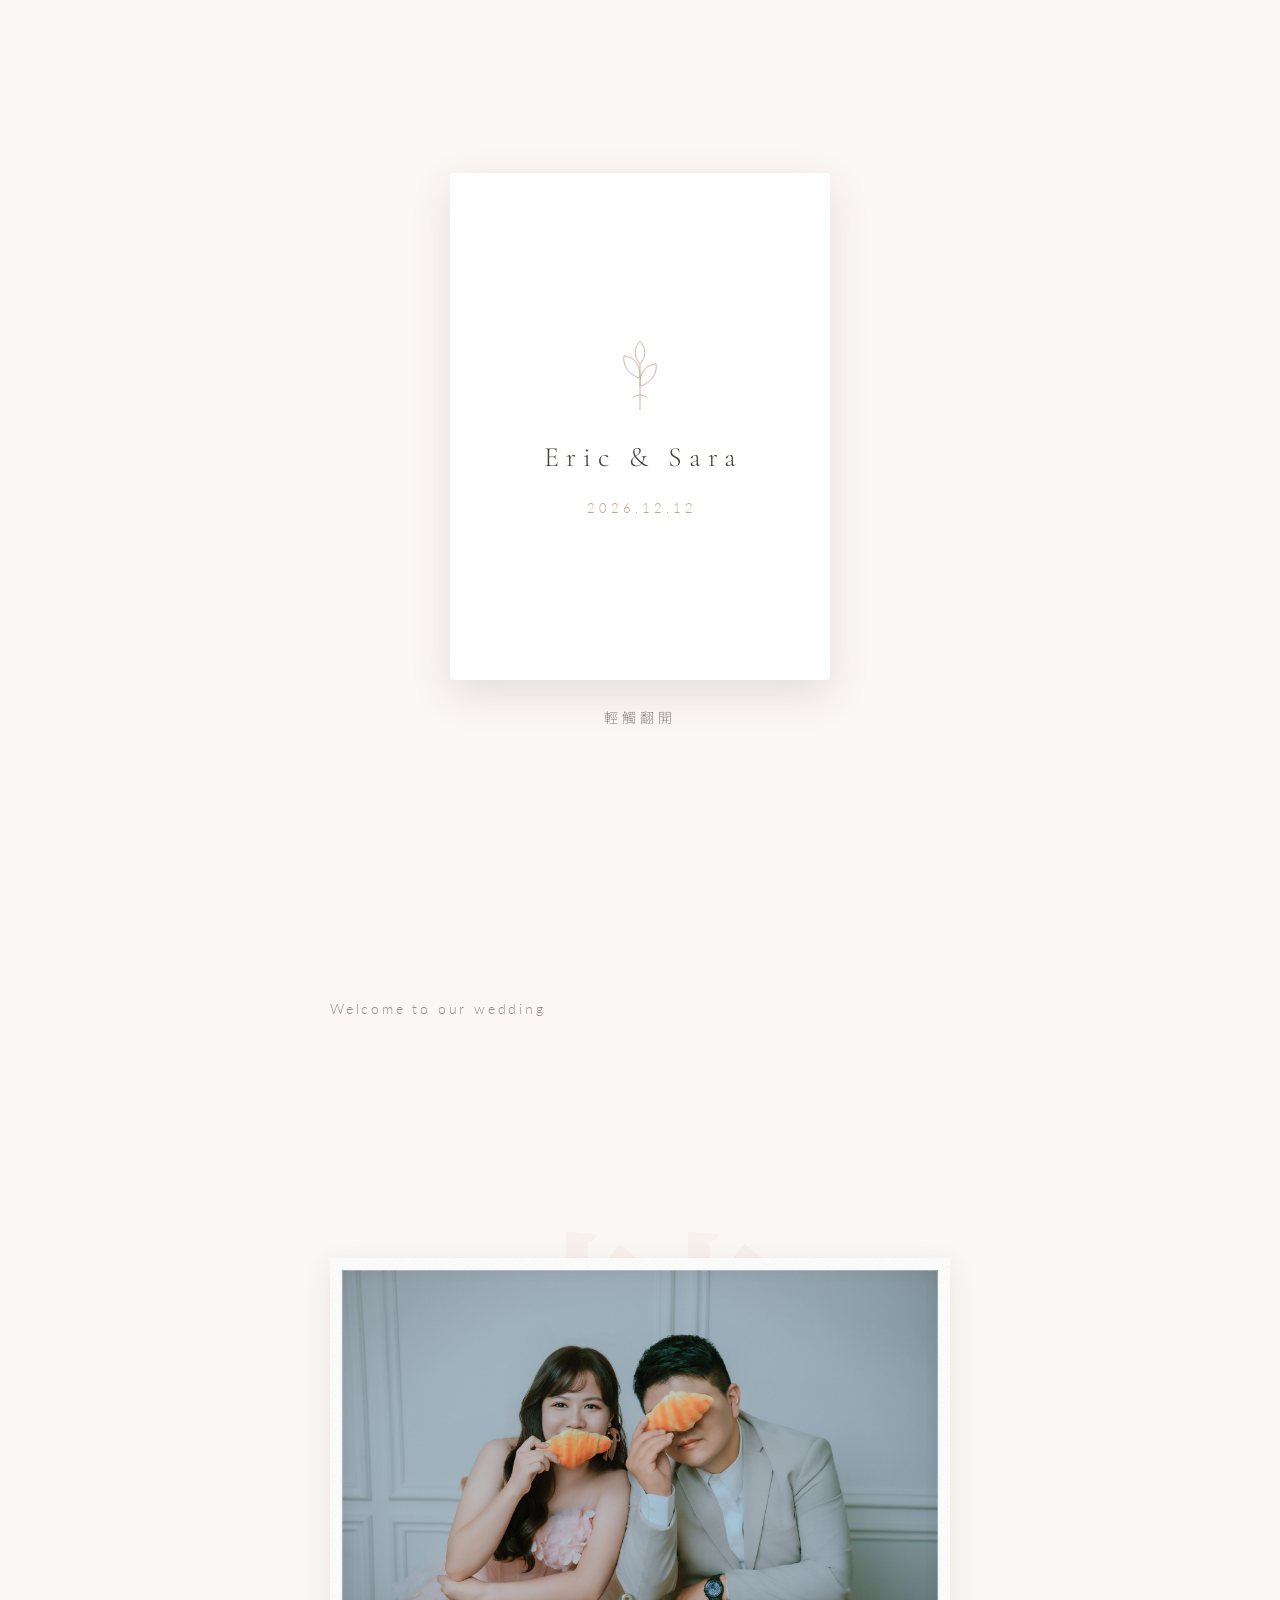
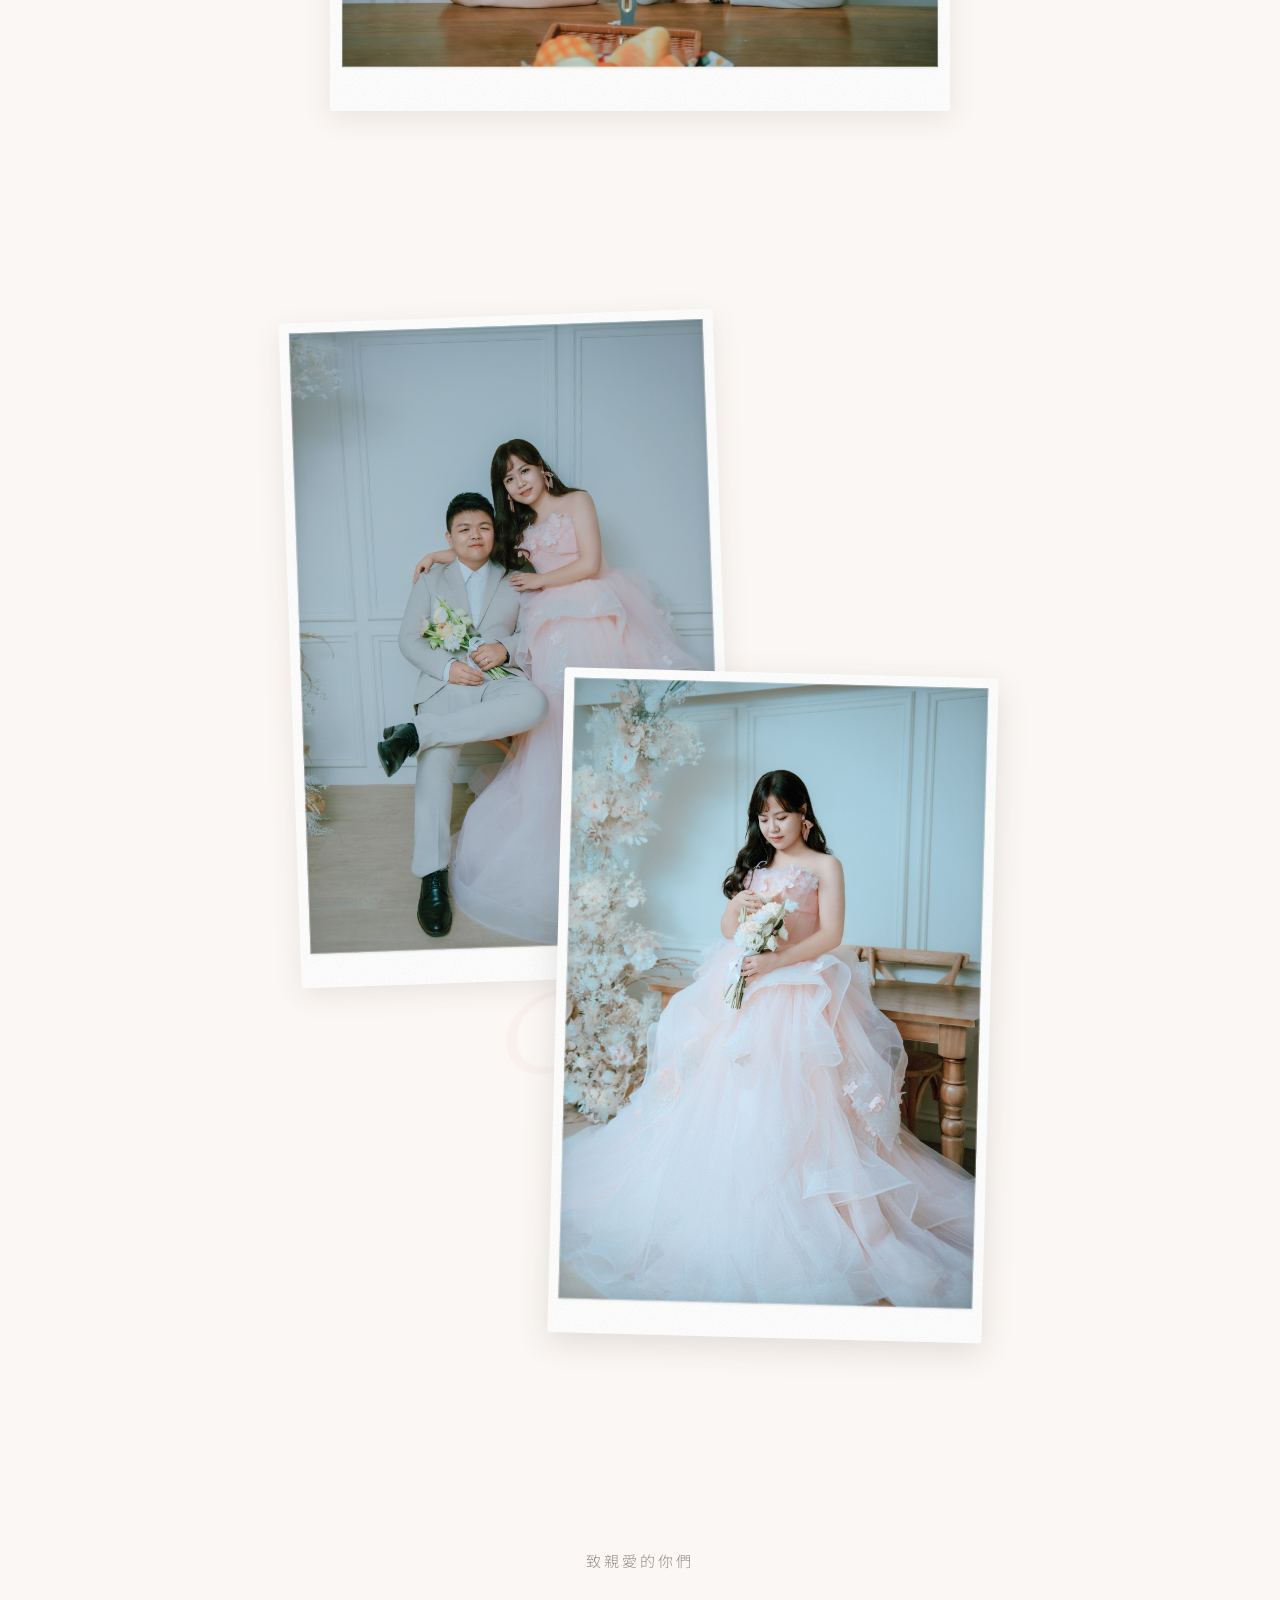
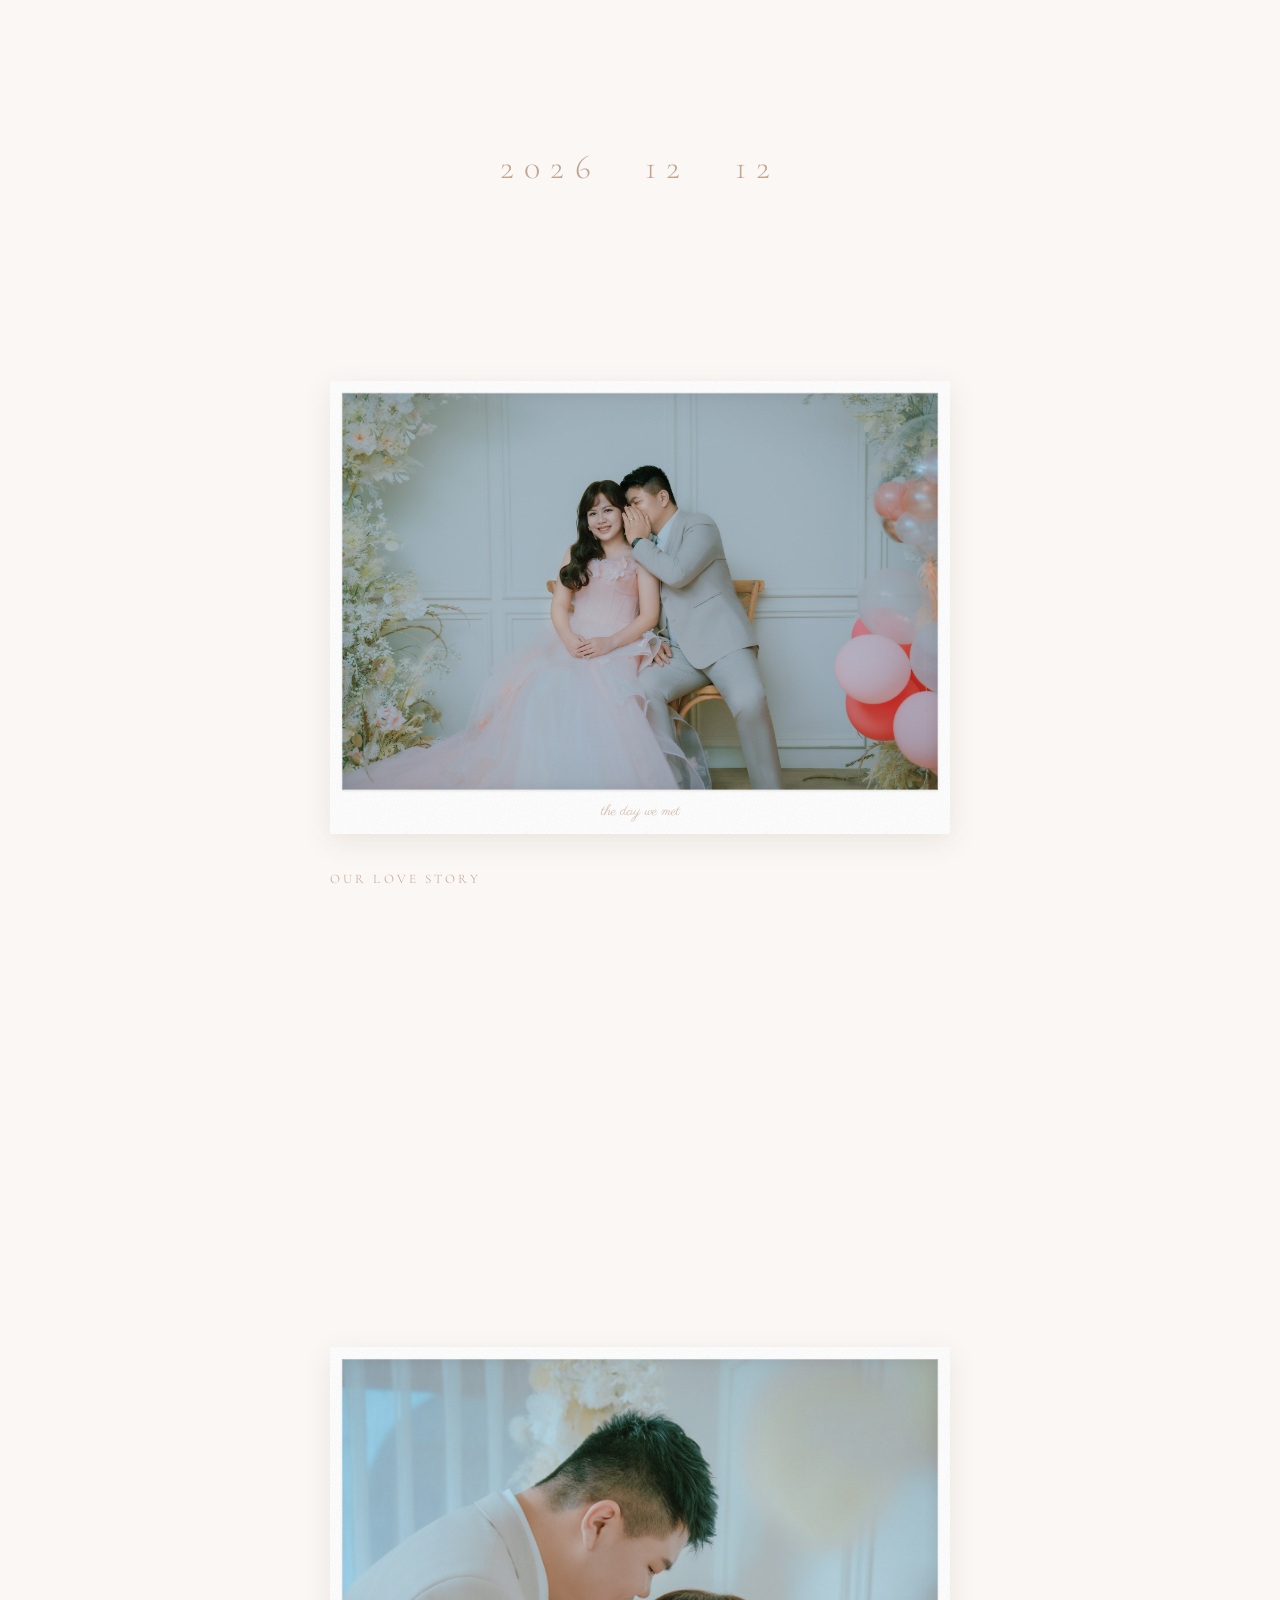
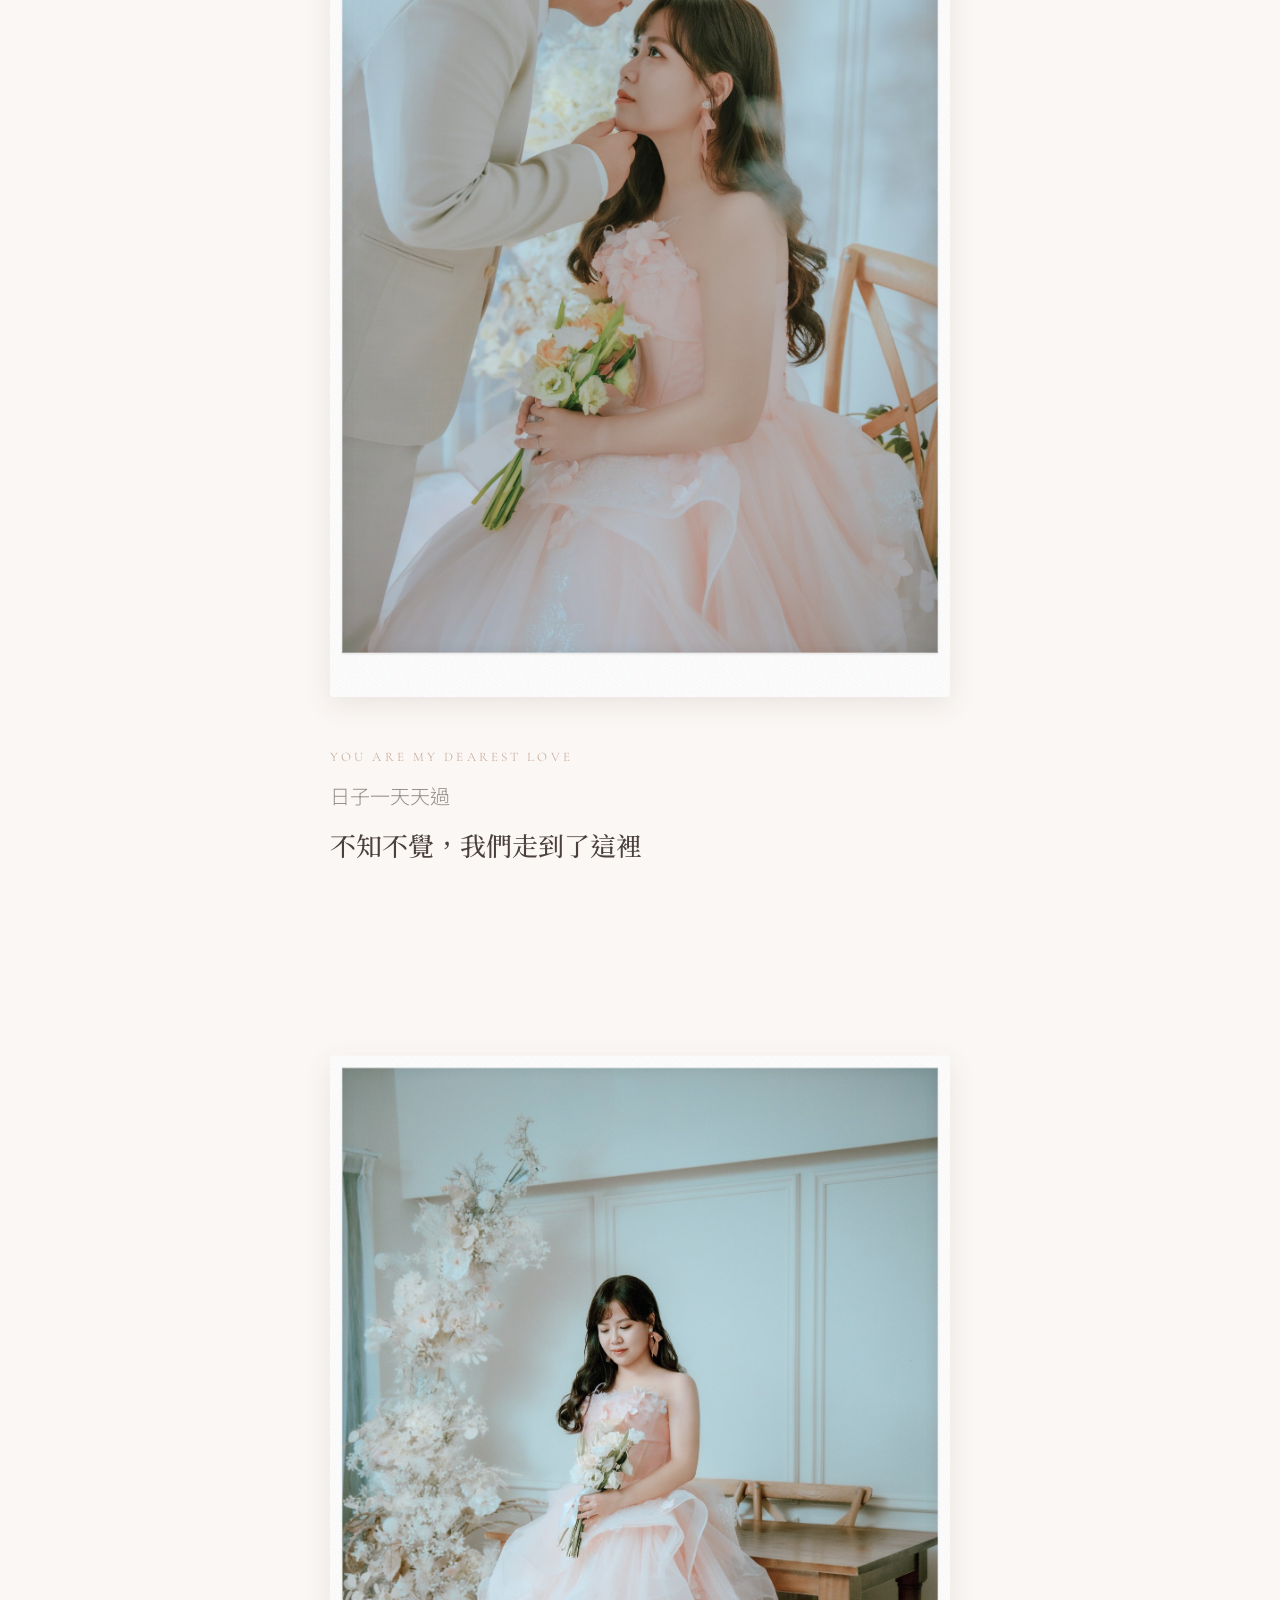
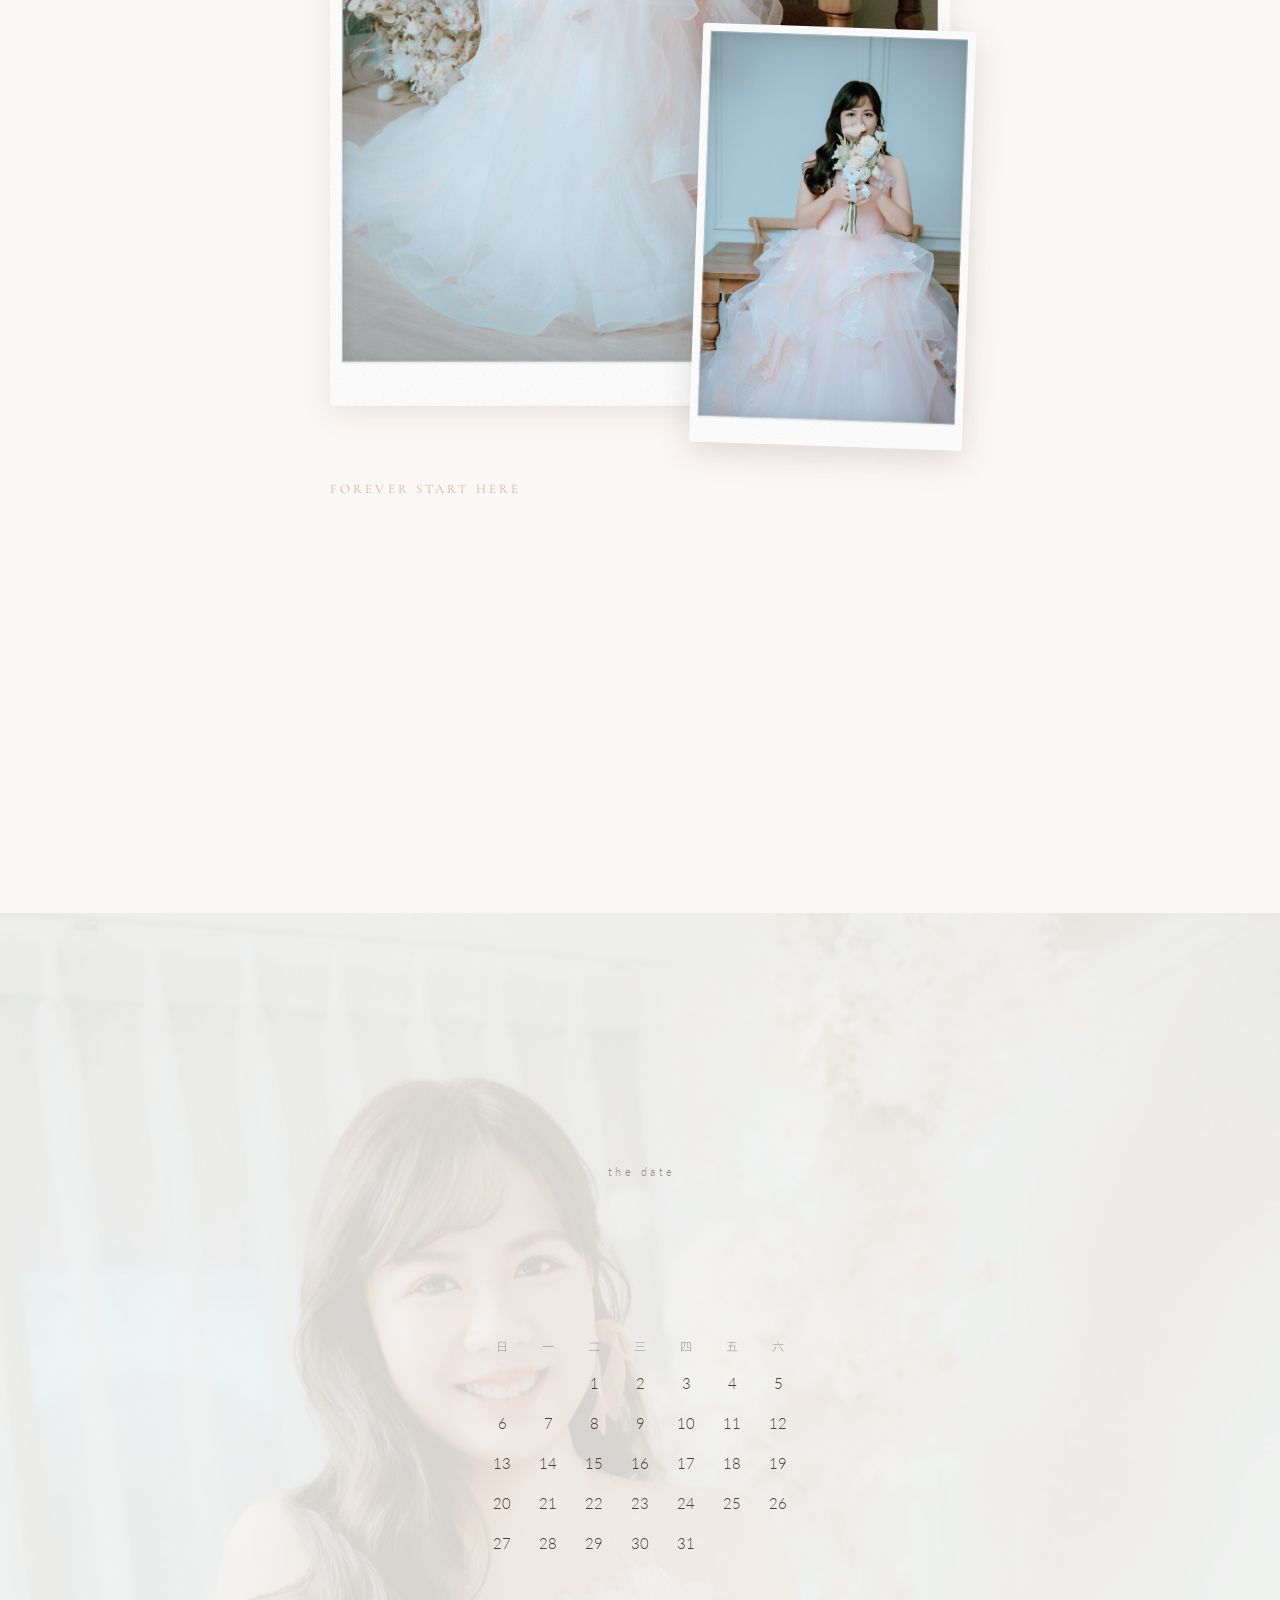
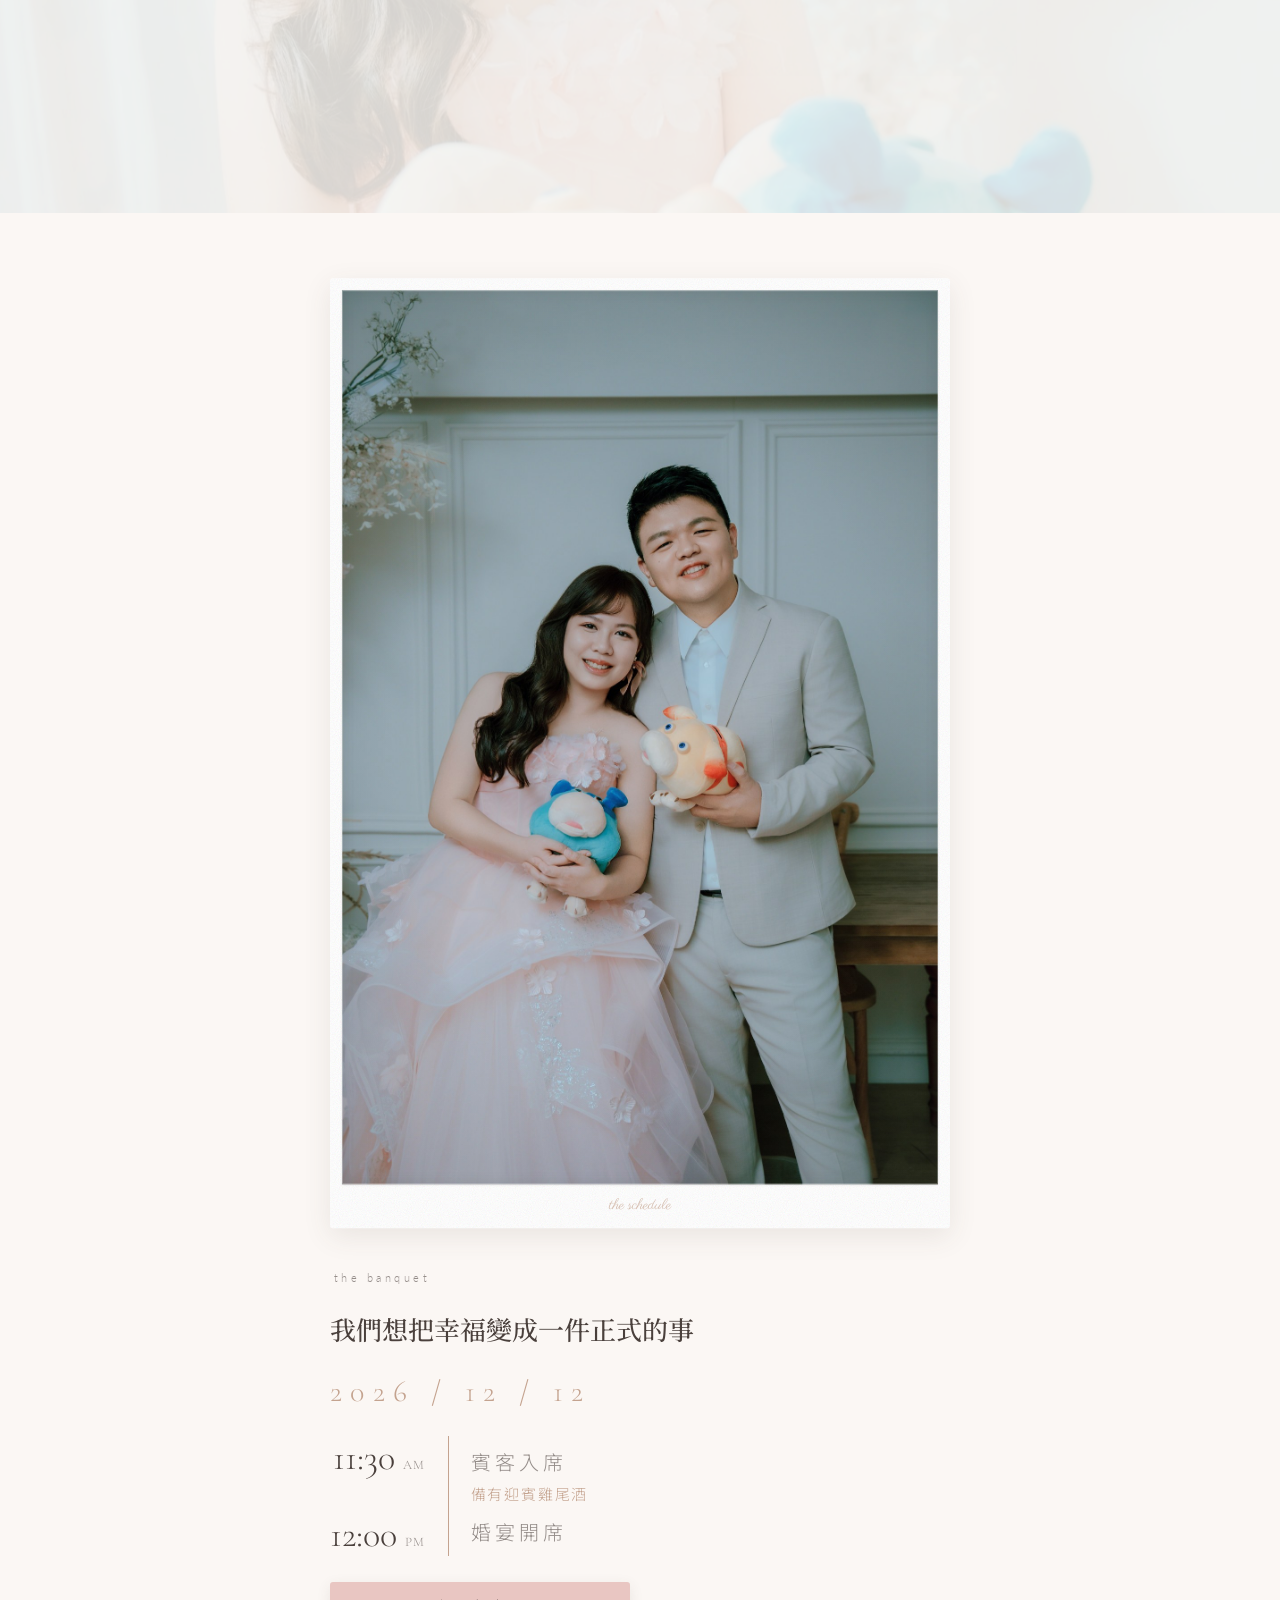
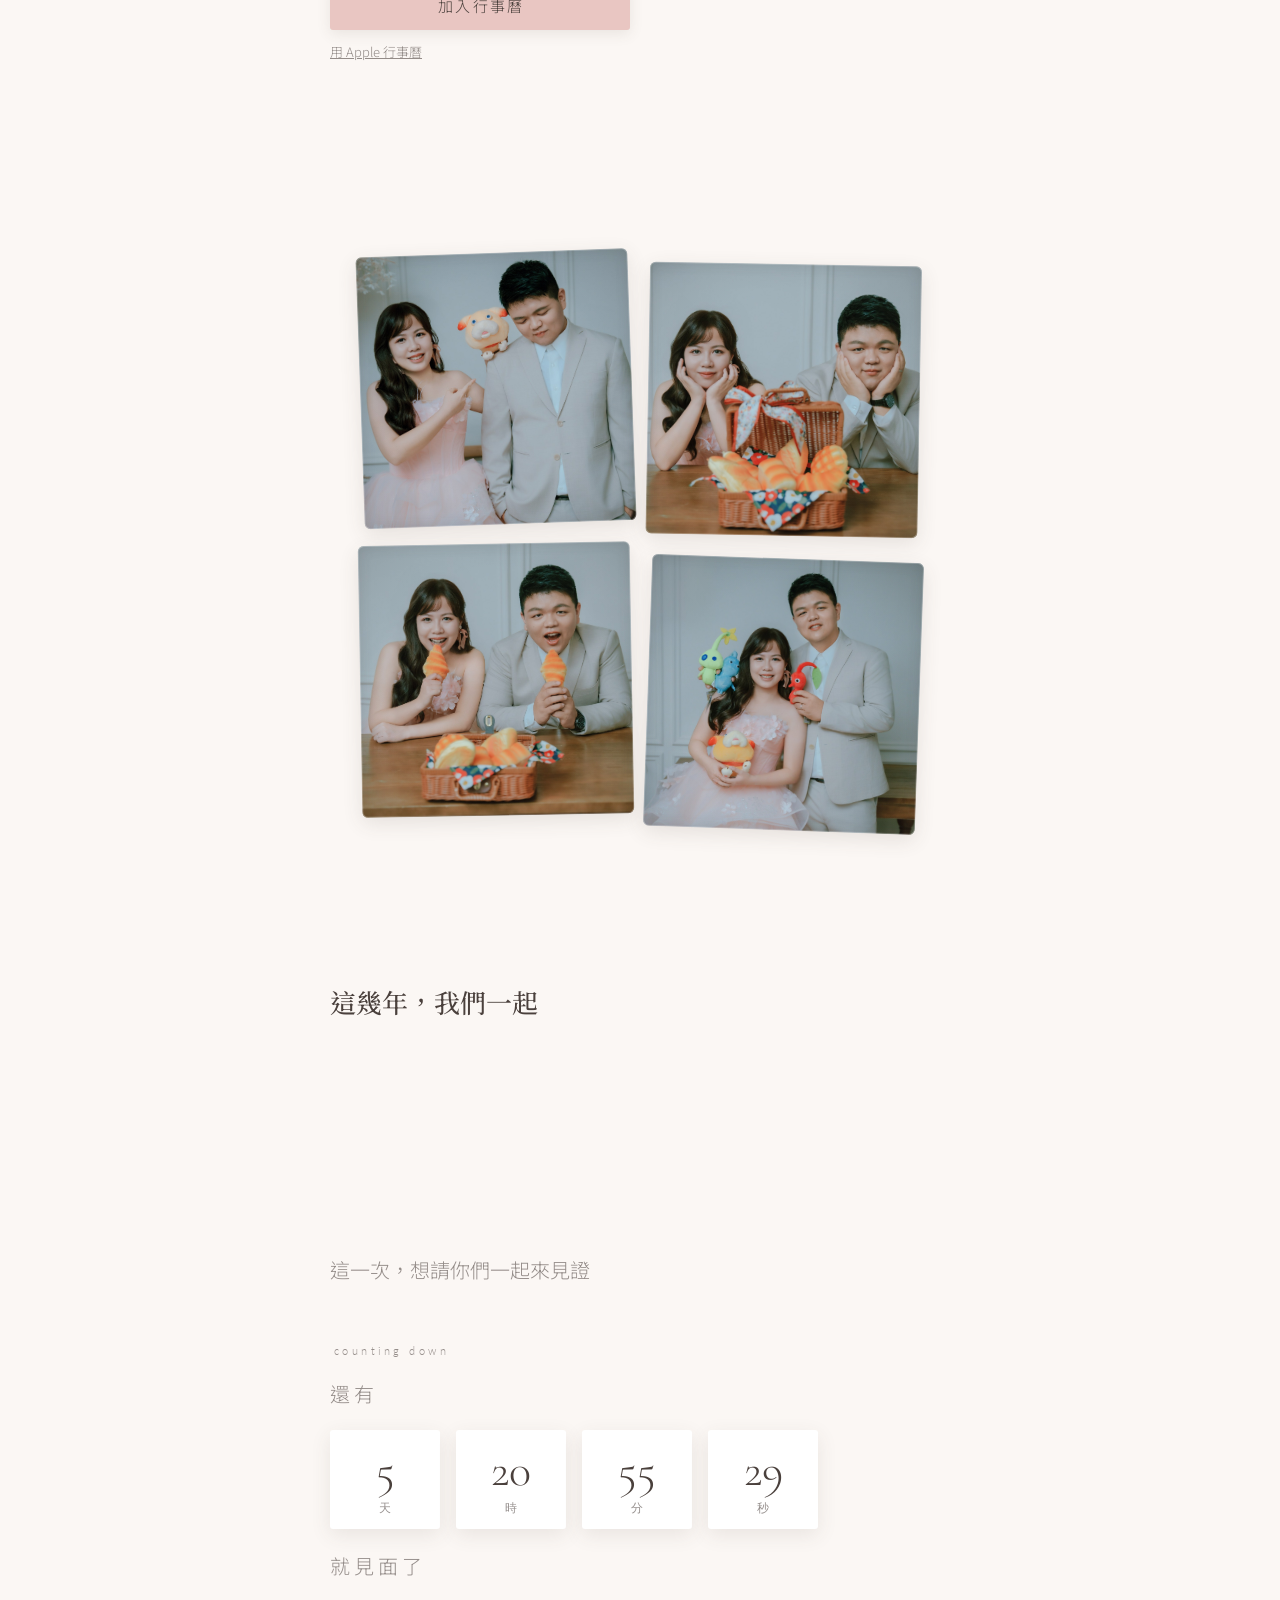
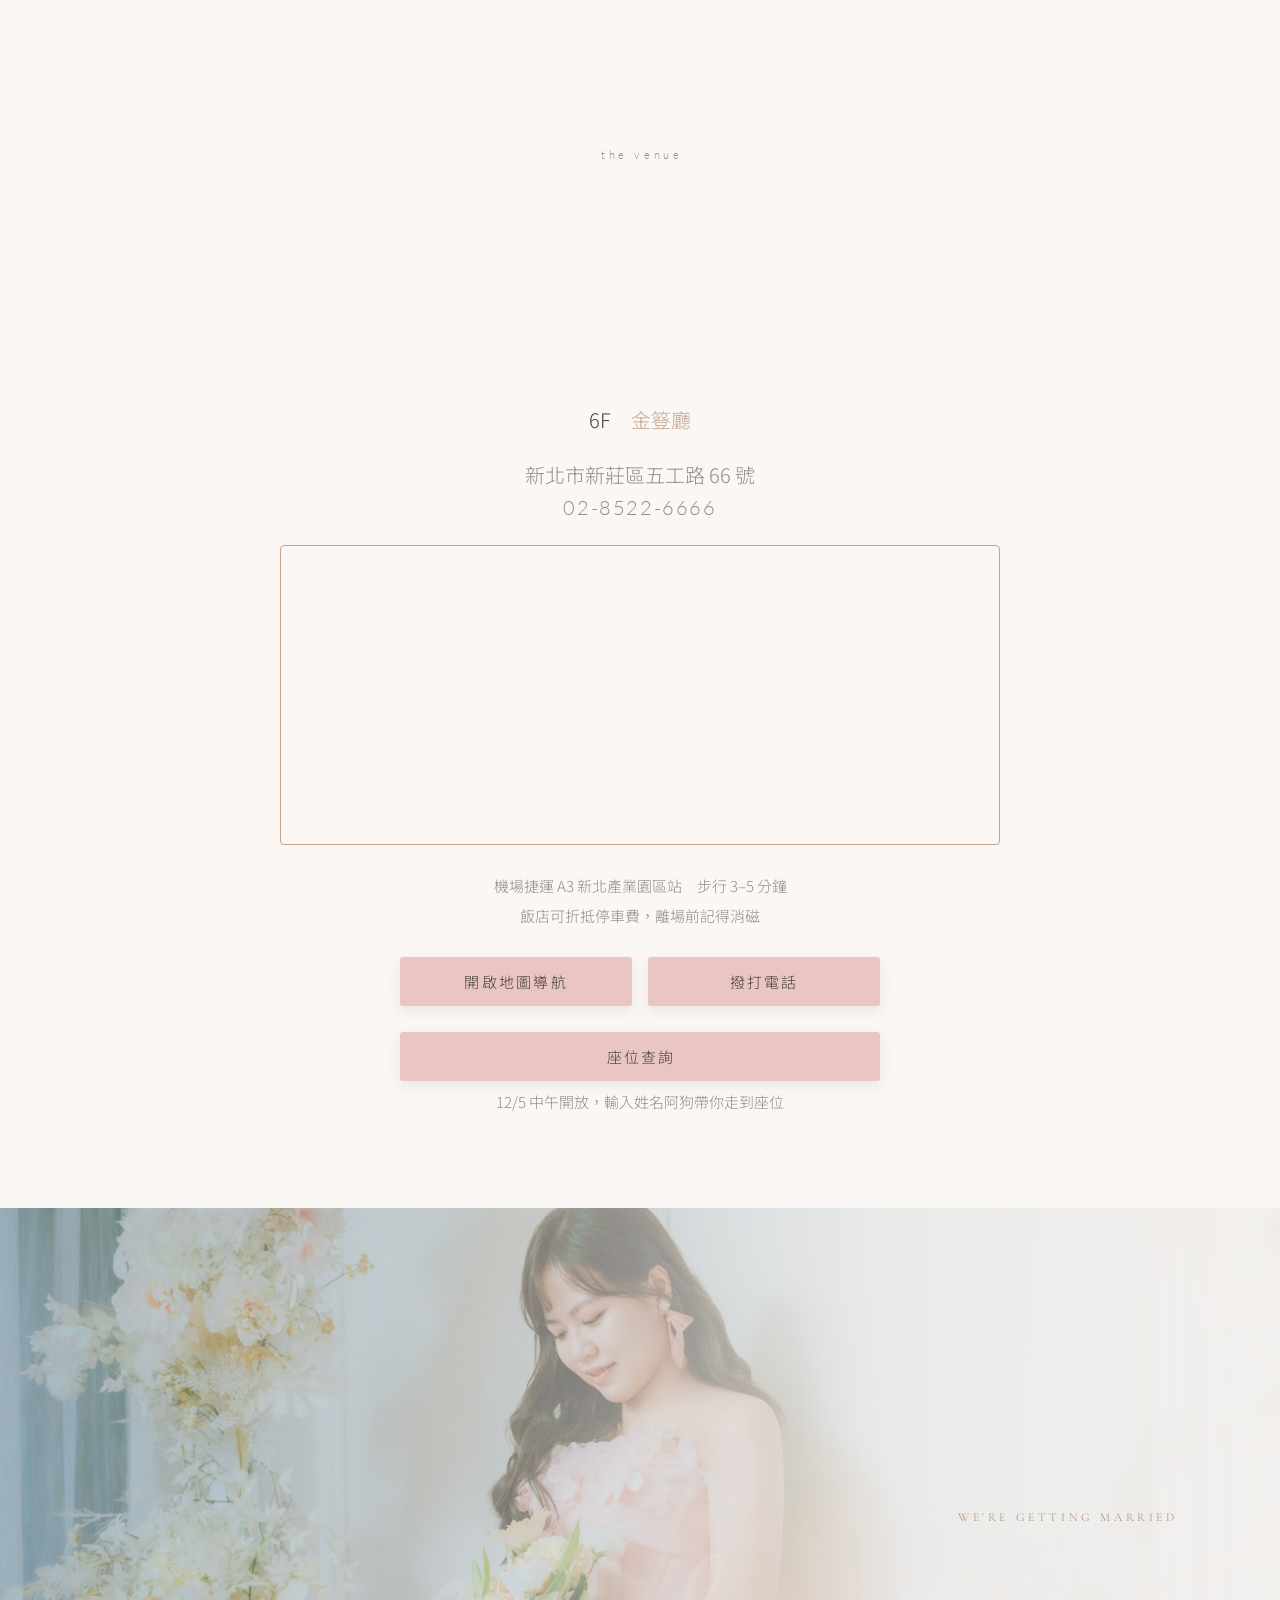
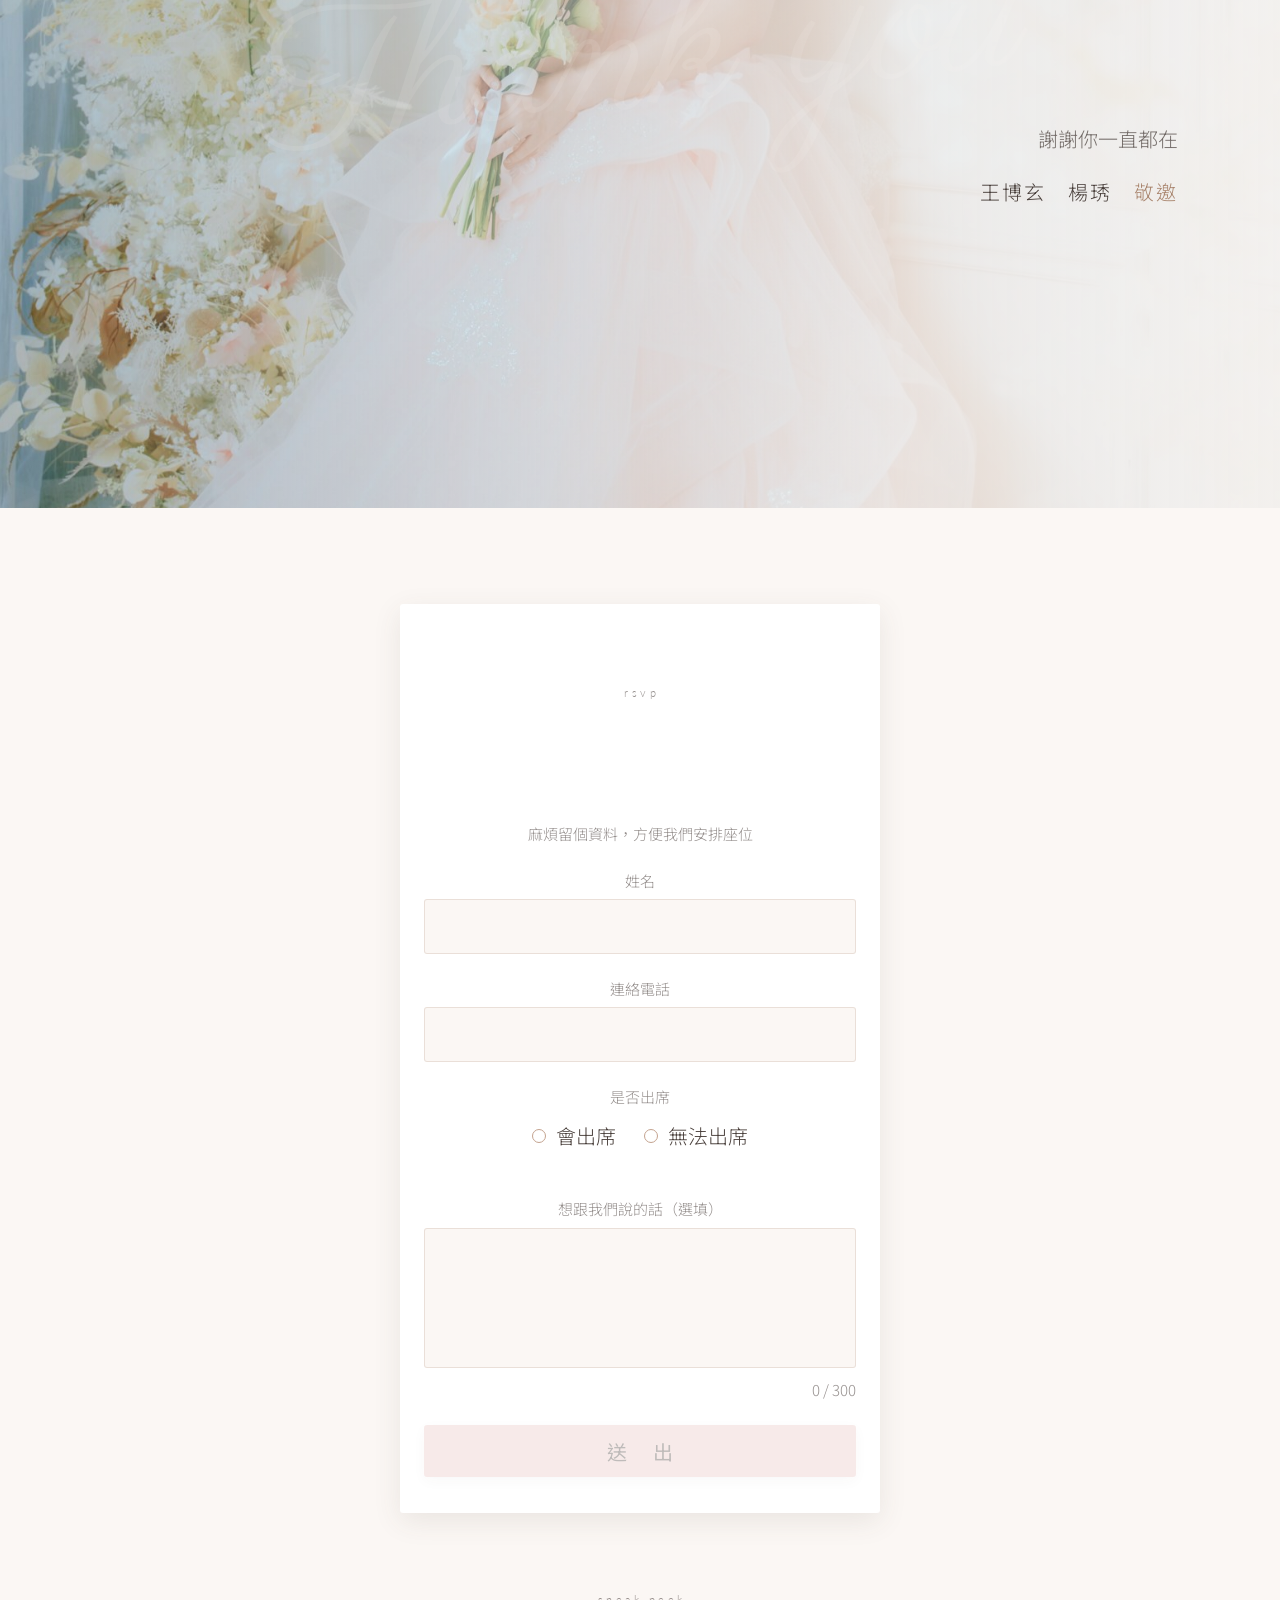
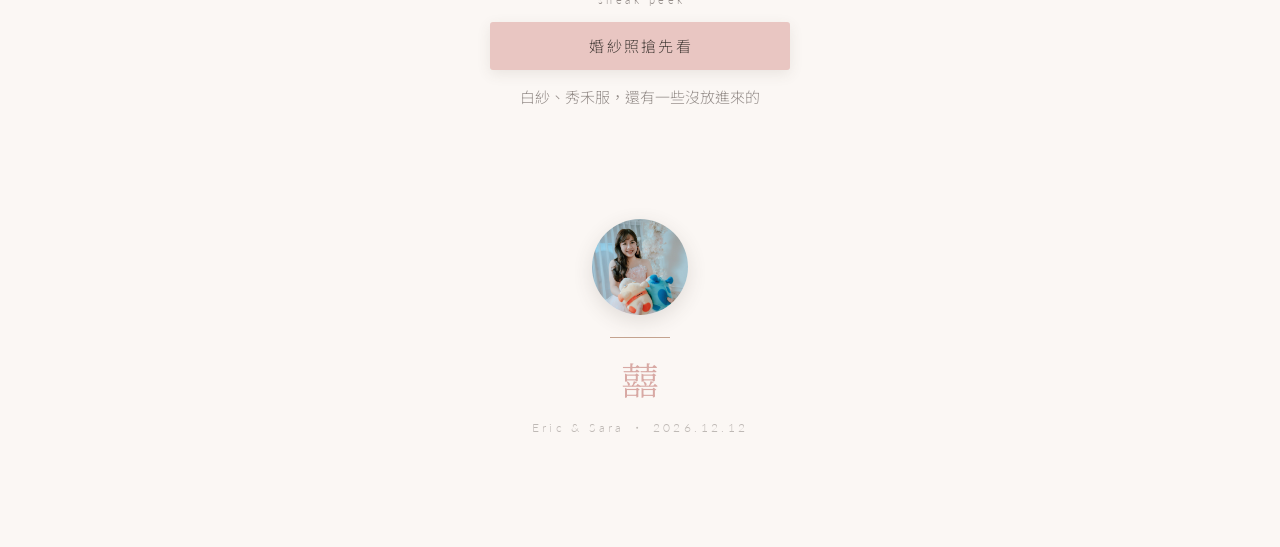
==== commit a08b31ba: "RSVP 送出失敗提示拿掉飯店電話" ====
--- a/index.html
+++ b/index.html
@@ -413,7 +413,7 @@
           <div style="text-align:right;"><span id="wCount" style="font-size:var(--t-small);color:rgba(74,64,60,.58);">0 / 300</span></div>
         </label>
         <button id="rsvpBtn" type="submit" data-press="1" style="width:100%;height:52px;background:#E9C6C2;color:#4A403C;border:none;border-radius:3px;letter-spacing:.15em;text-indent:.15em;font-size:var(--t-body);font-family:'Noto Sans TC',sans-serif;cursor:not-allowed;opacity:.35;transition:opacity .3s,transform .15s ease;">送　出</button>
-        <div id="rsvpErr" style="display:none;font-size:var(--t-small);color:#C0301F;text-align:center;line-height:1.9;">送出失敗，麻煩直接 LINE 我們或撥 02-8522-6666，謝謝！</div>
+        <div id="rsvpErr" style="display:none;font-size:var(--t-small);color:#C0301F;text-align:center;line-height:1.9;">送出失敗，麻煩稍後再試一次，或直接 LINE 告訴我們，謝謝！</div>
       </form>
       <div id="rsvpDone" style="display:none;flex-direction:column;align-items:center;gap:14px;padding:24px 0;opacity:0;transition:opacity .6s;">
         <div style="font-family:'Noto Serif TC',serif;font-weight:500;font-size:38px;color:#E9C6C2;">囍</div>
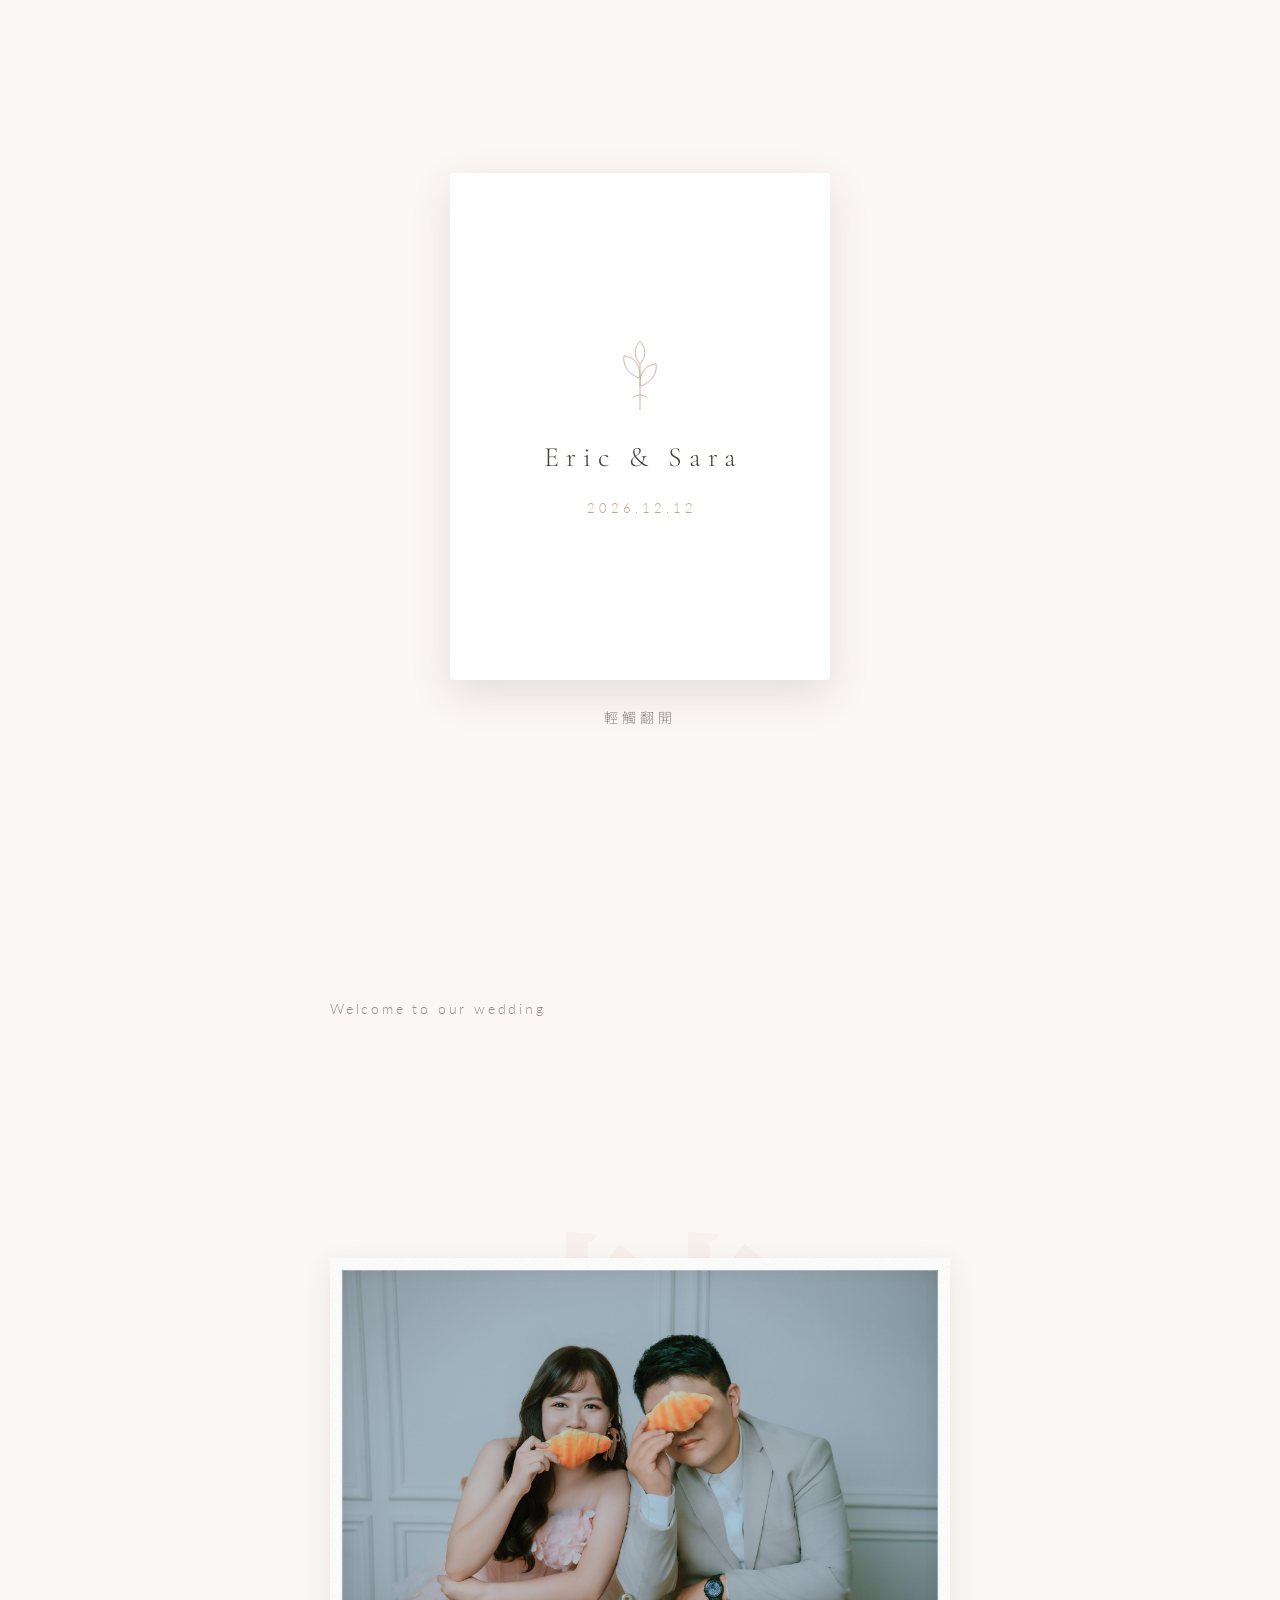
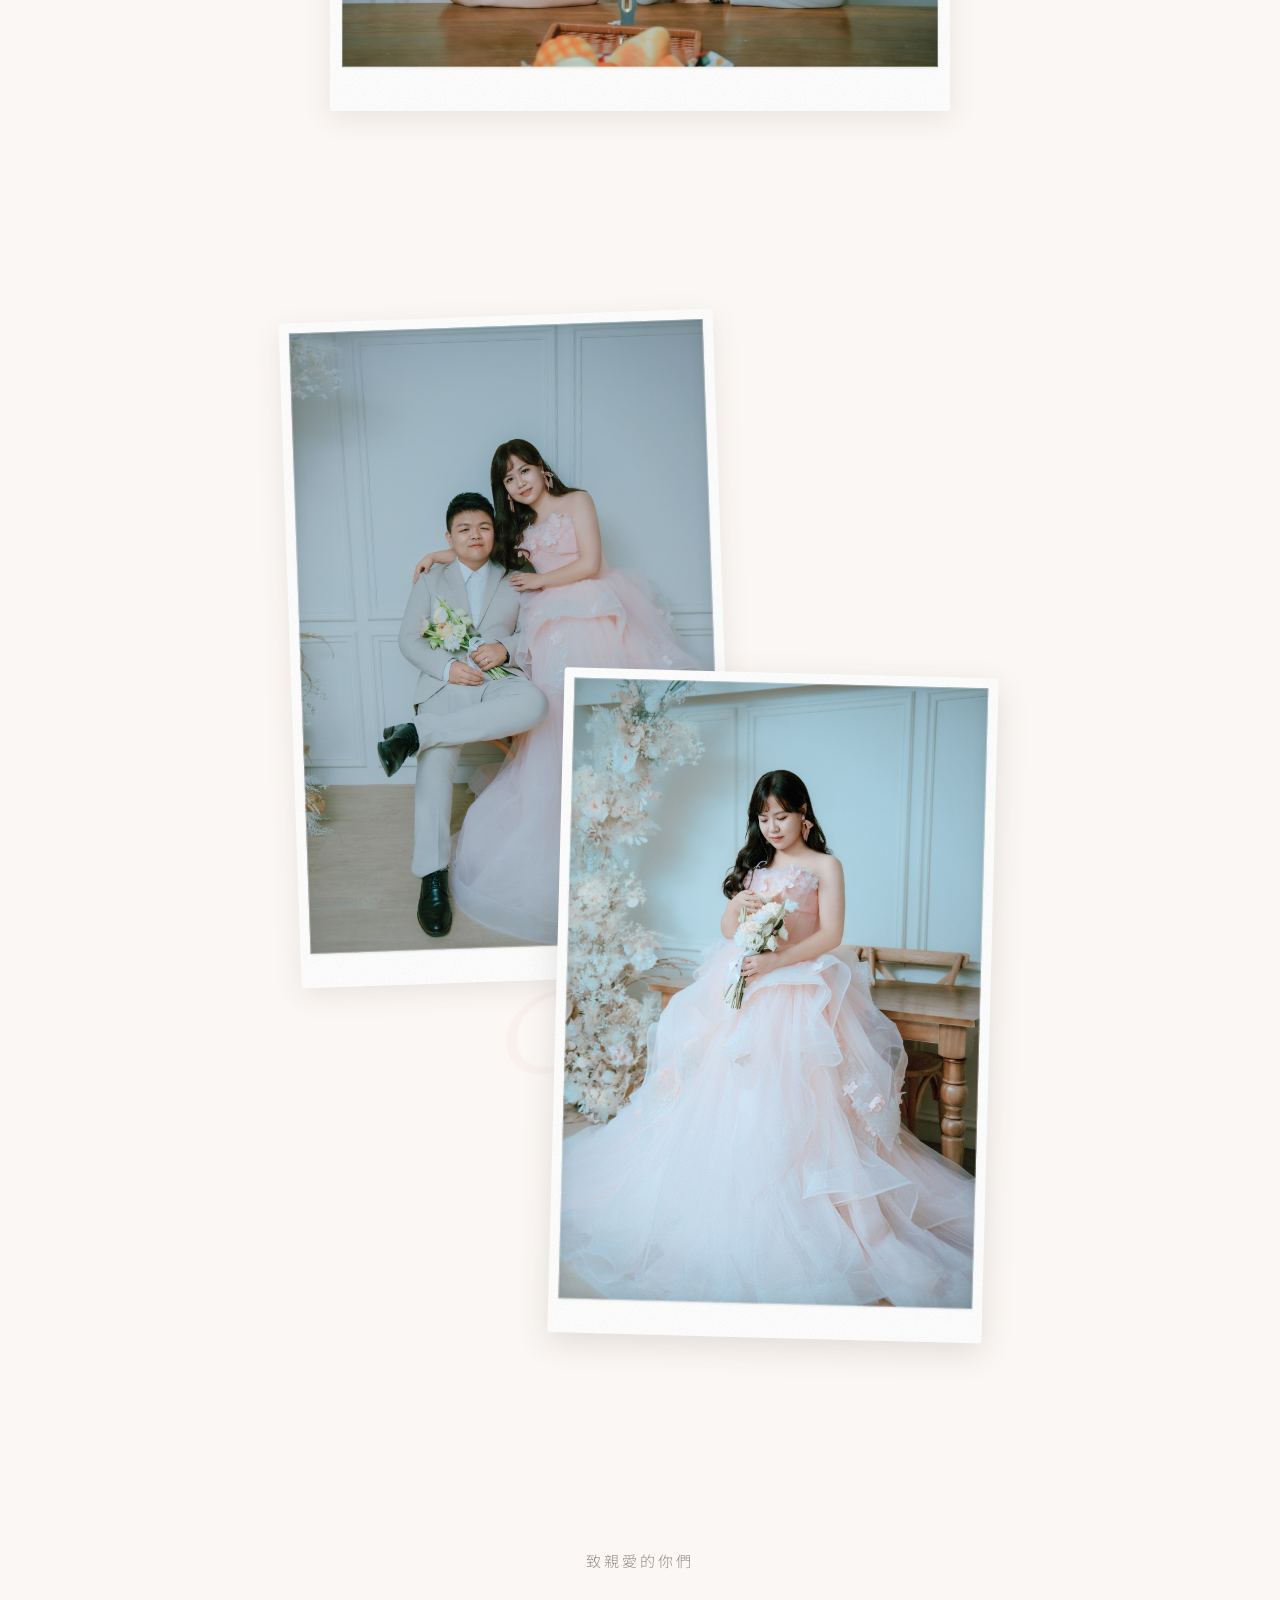
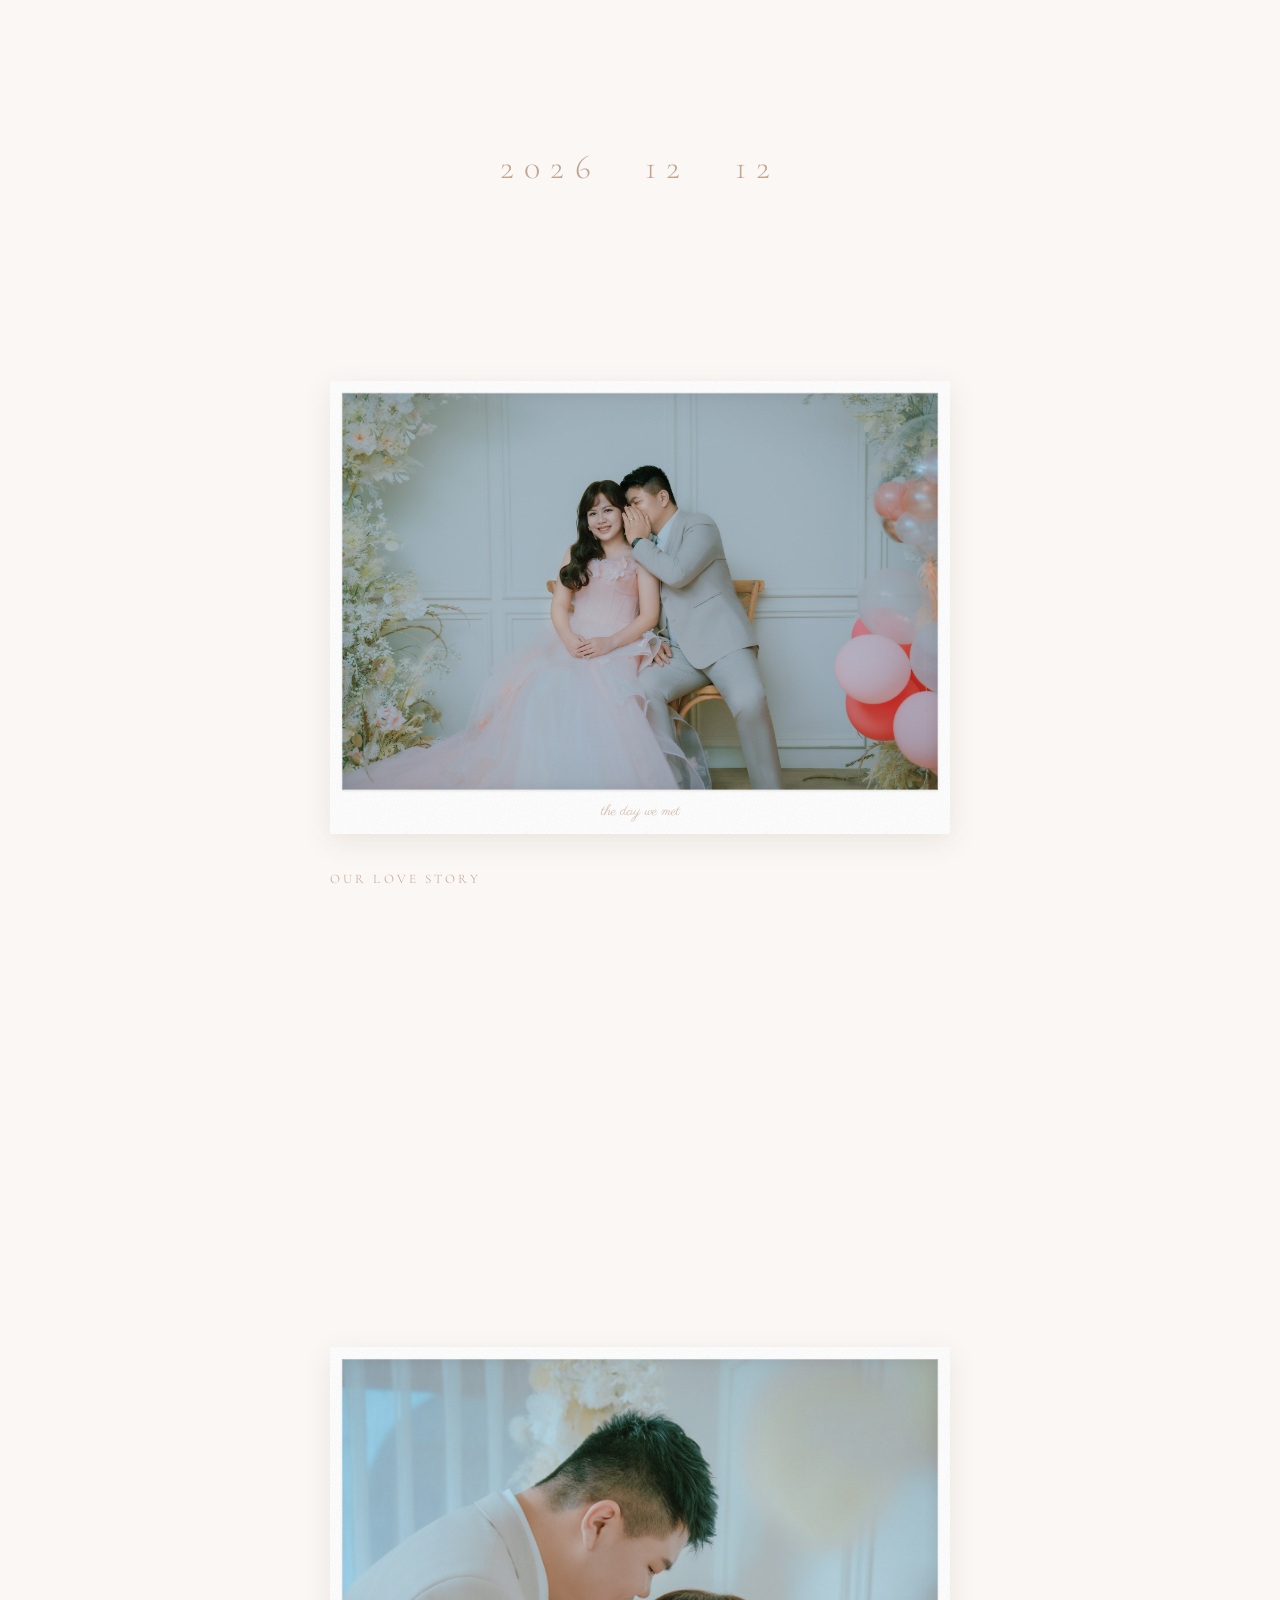
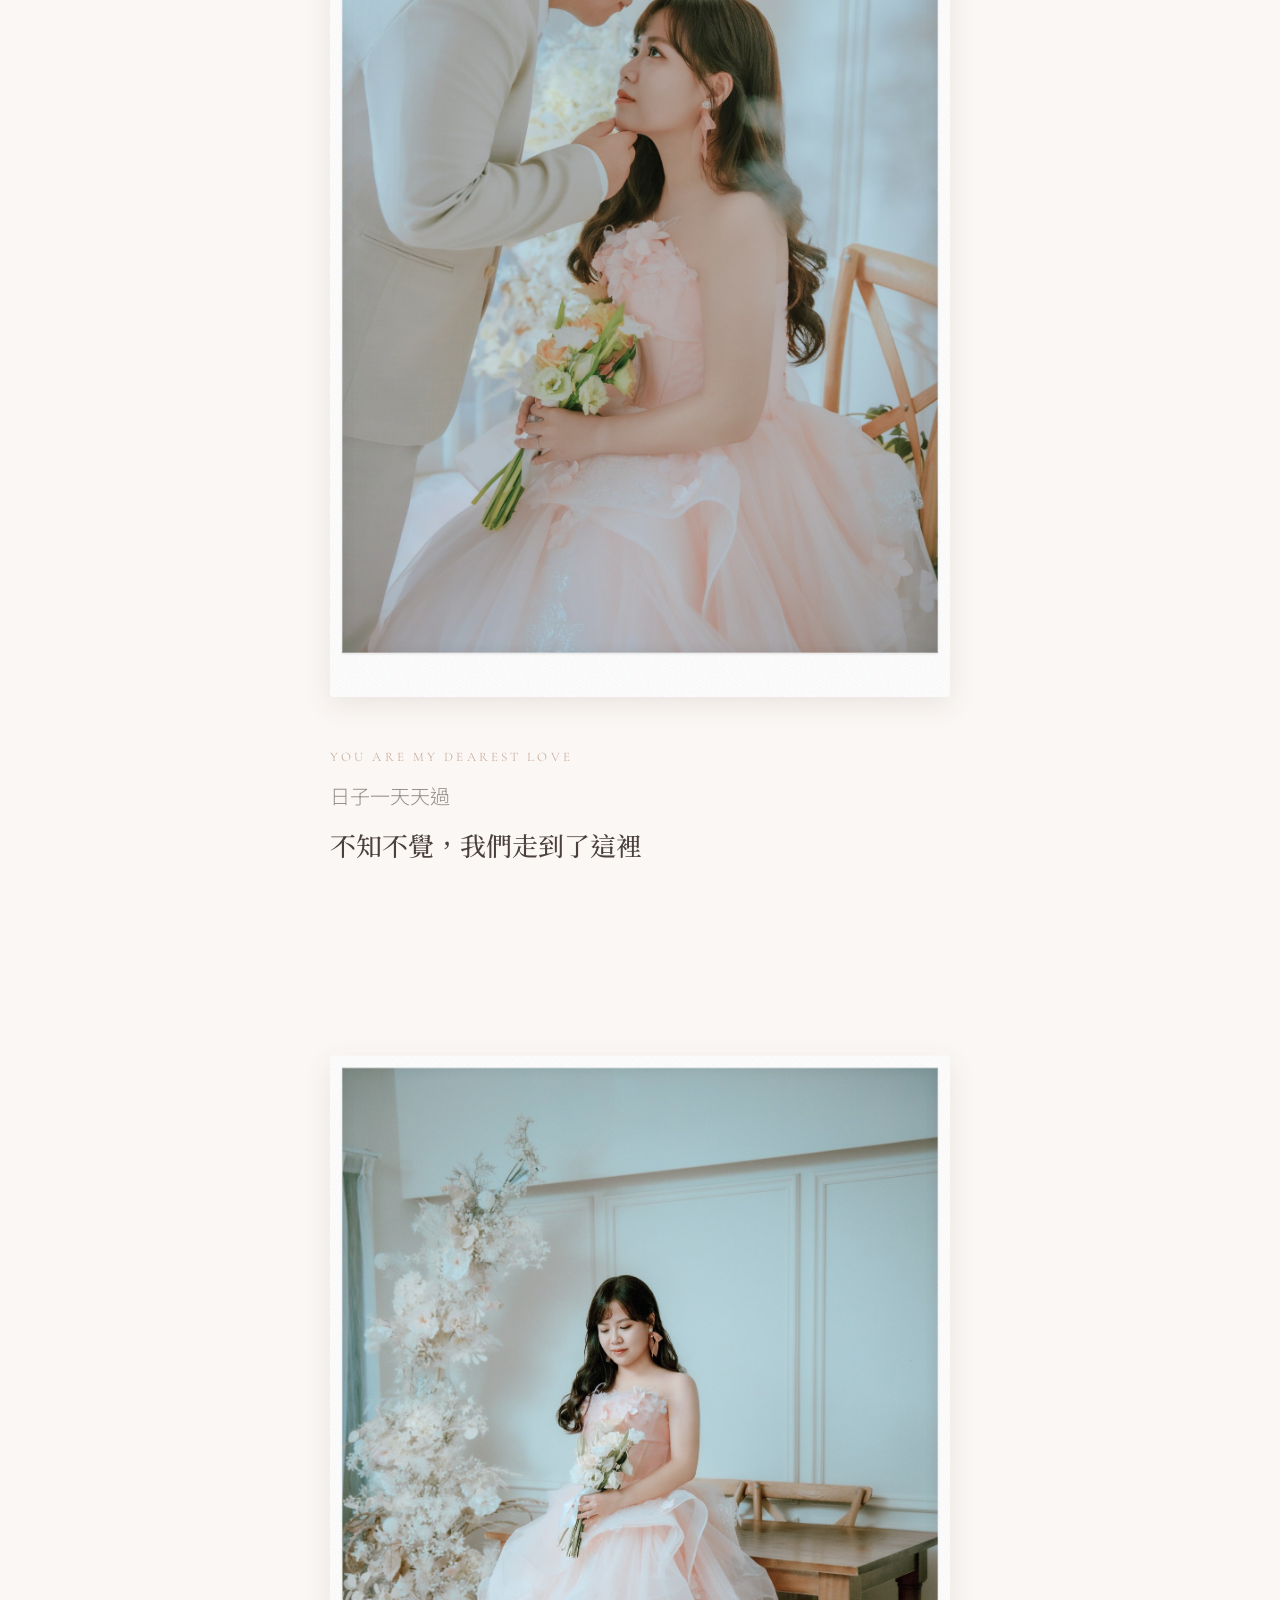
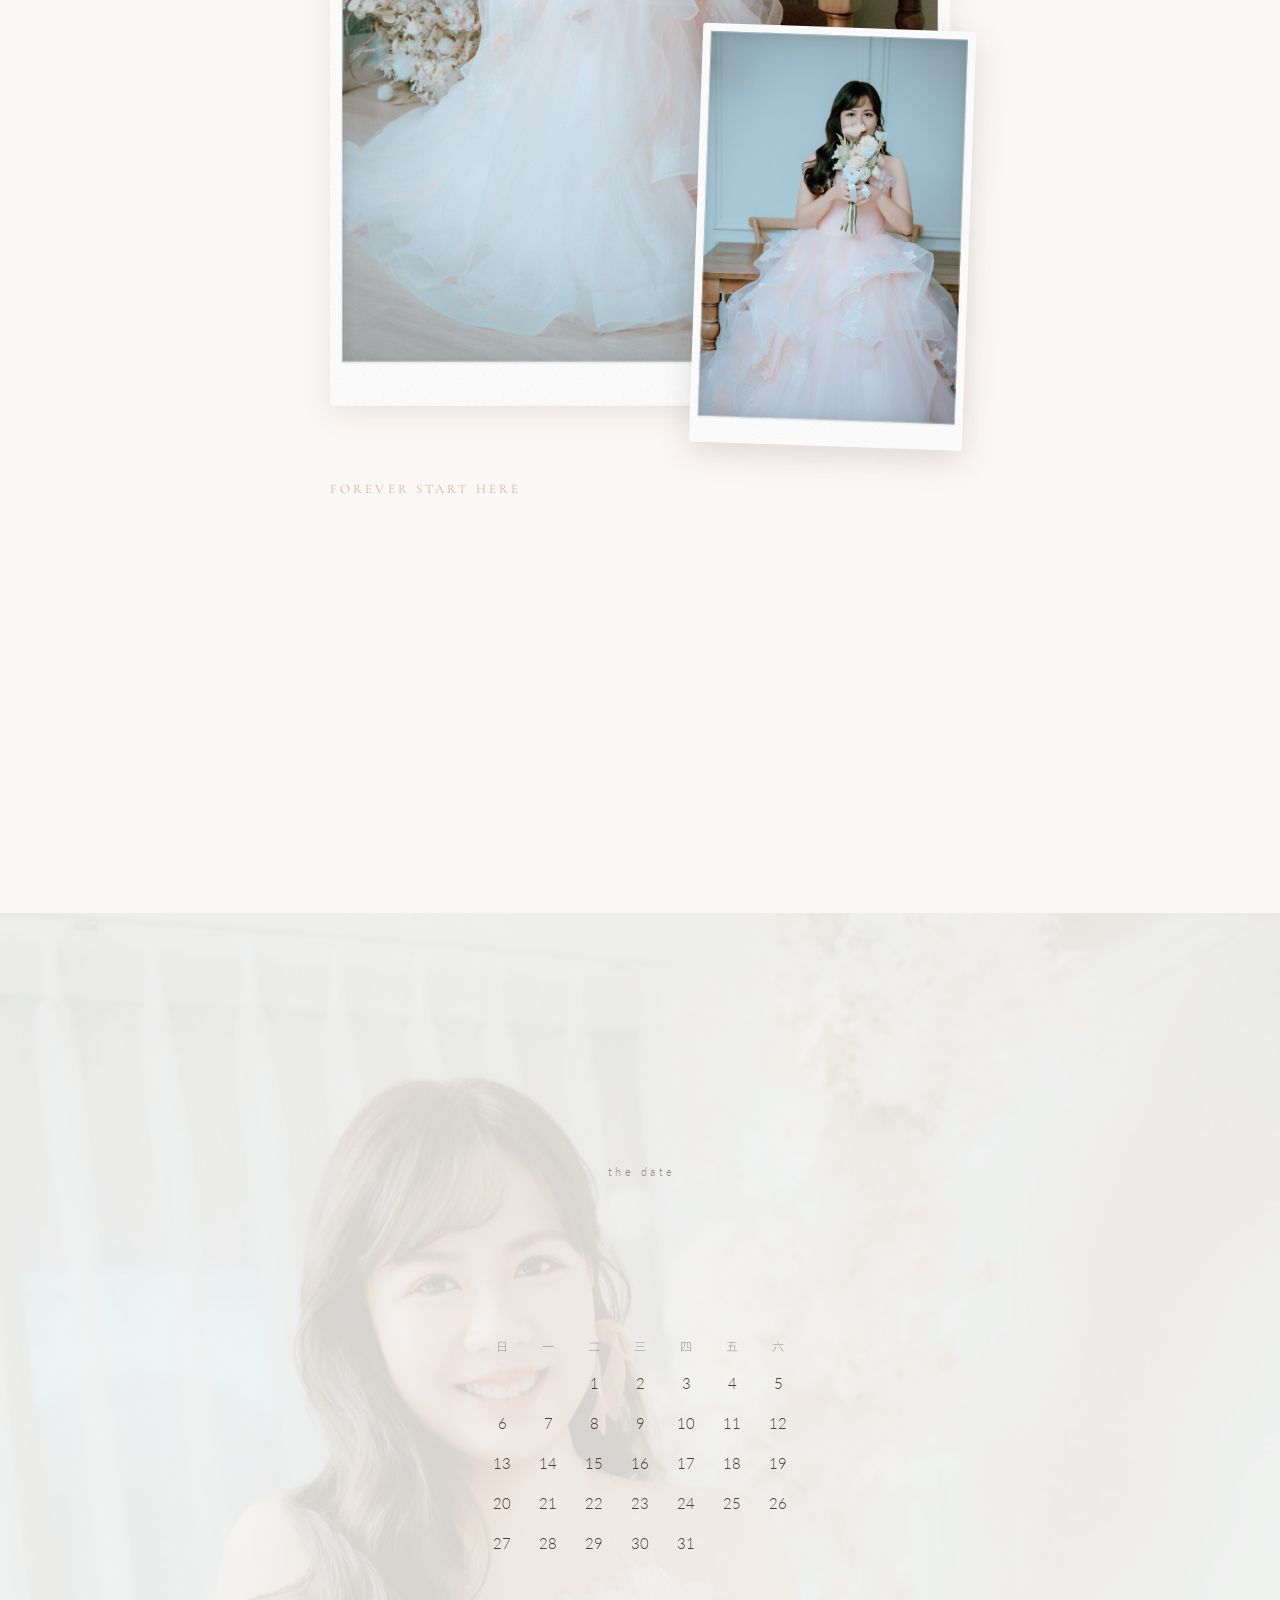
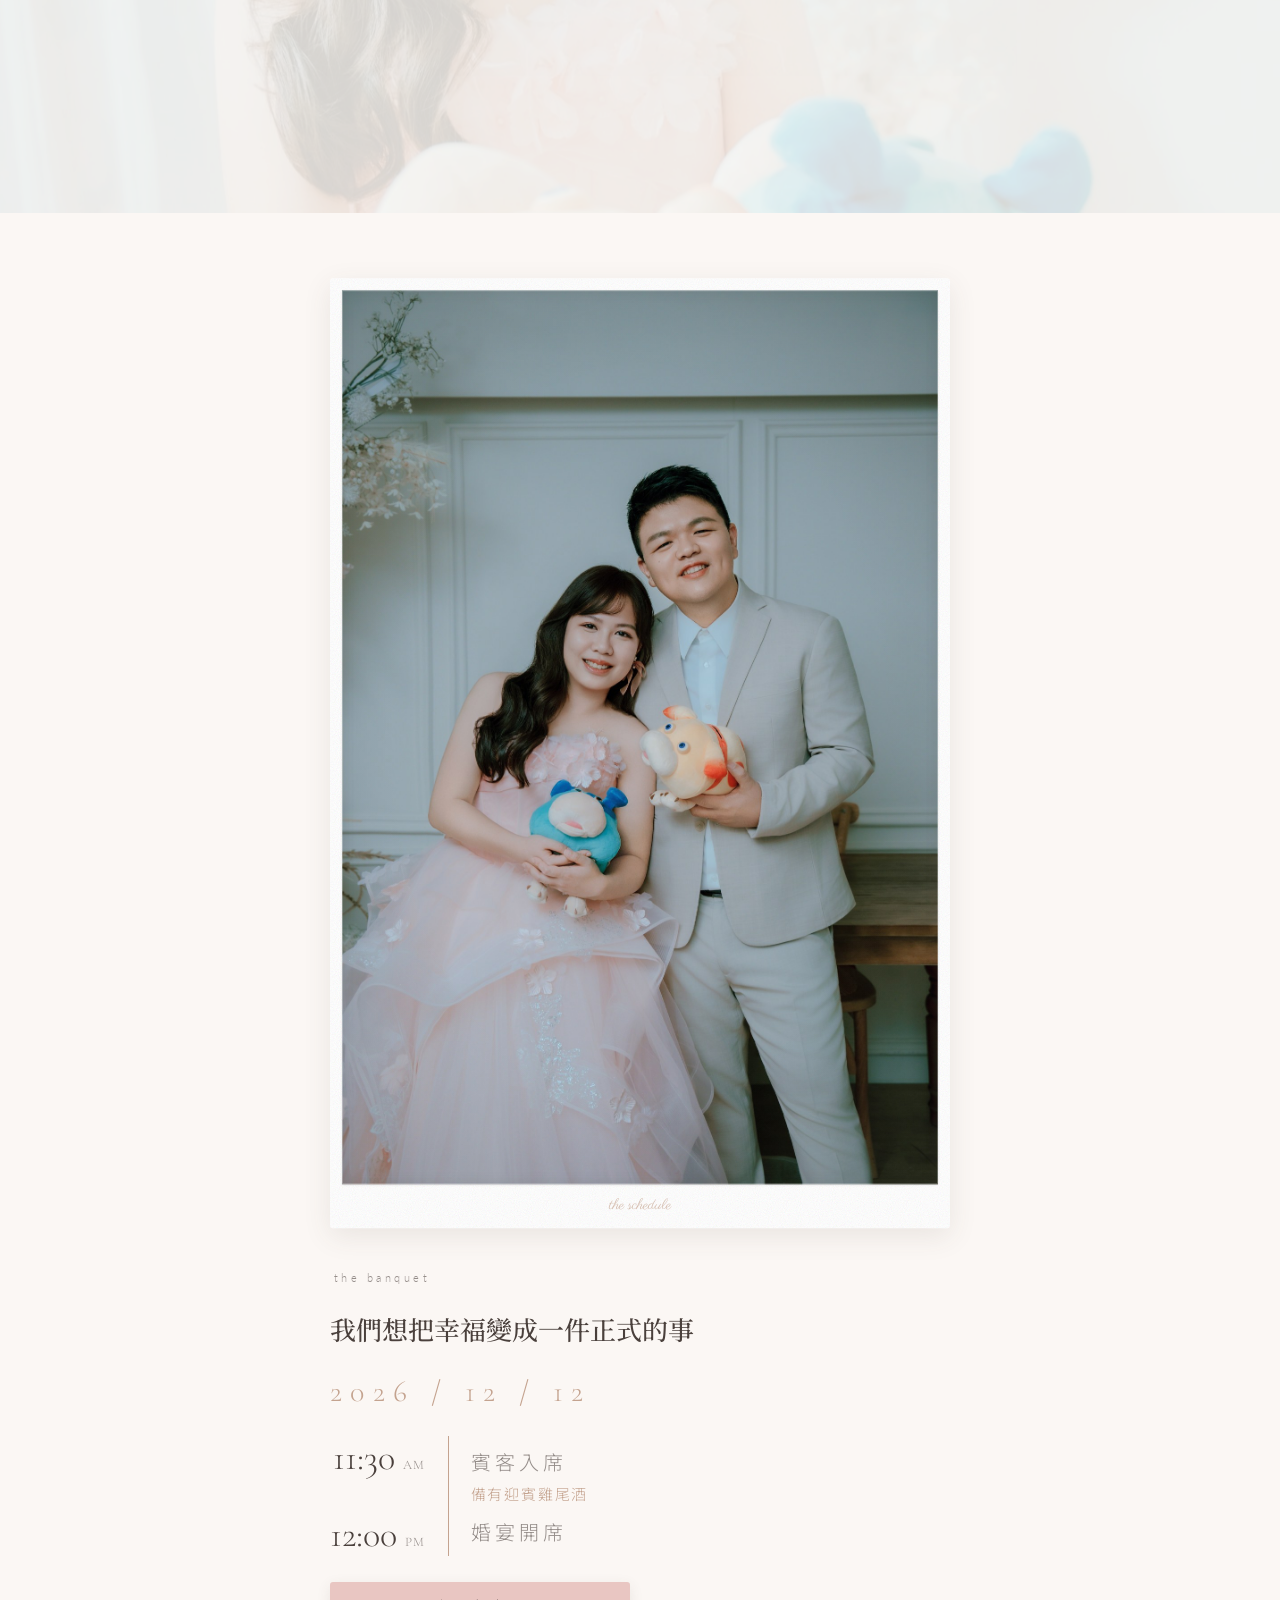
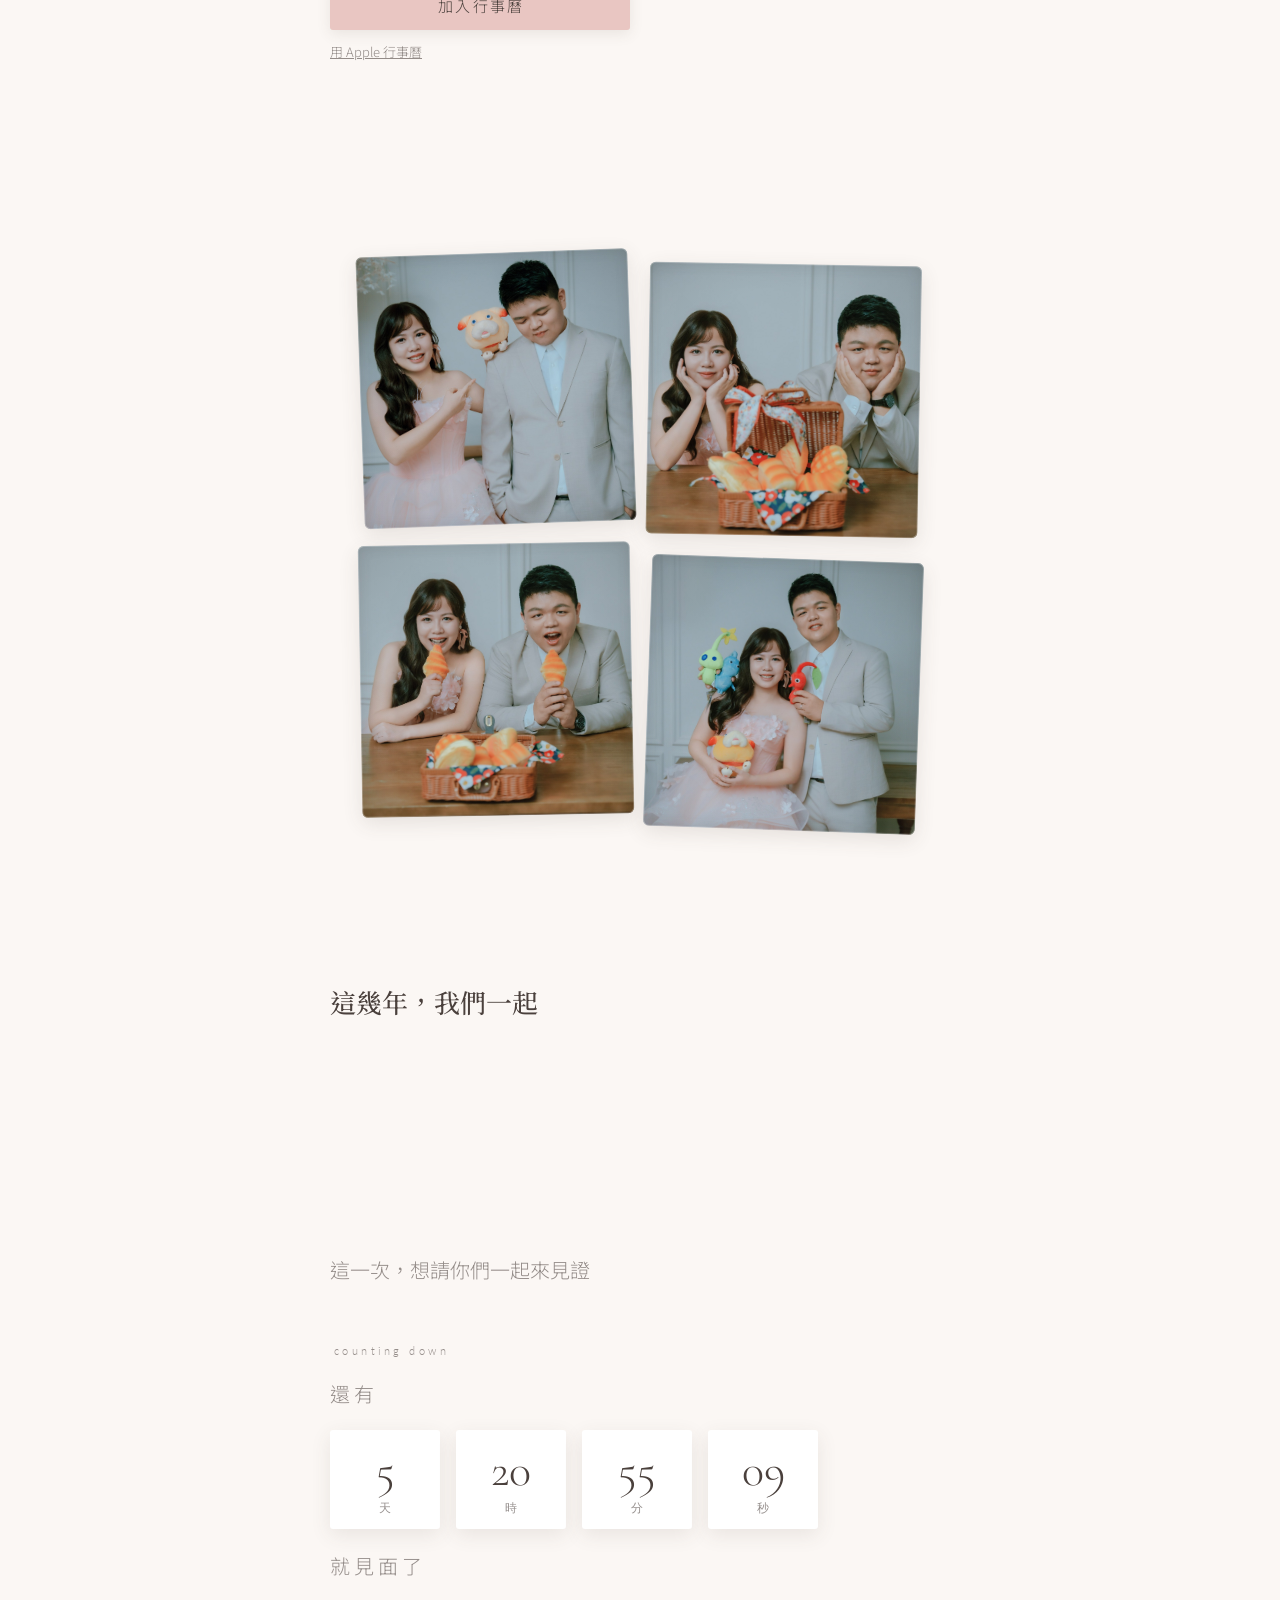
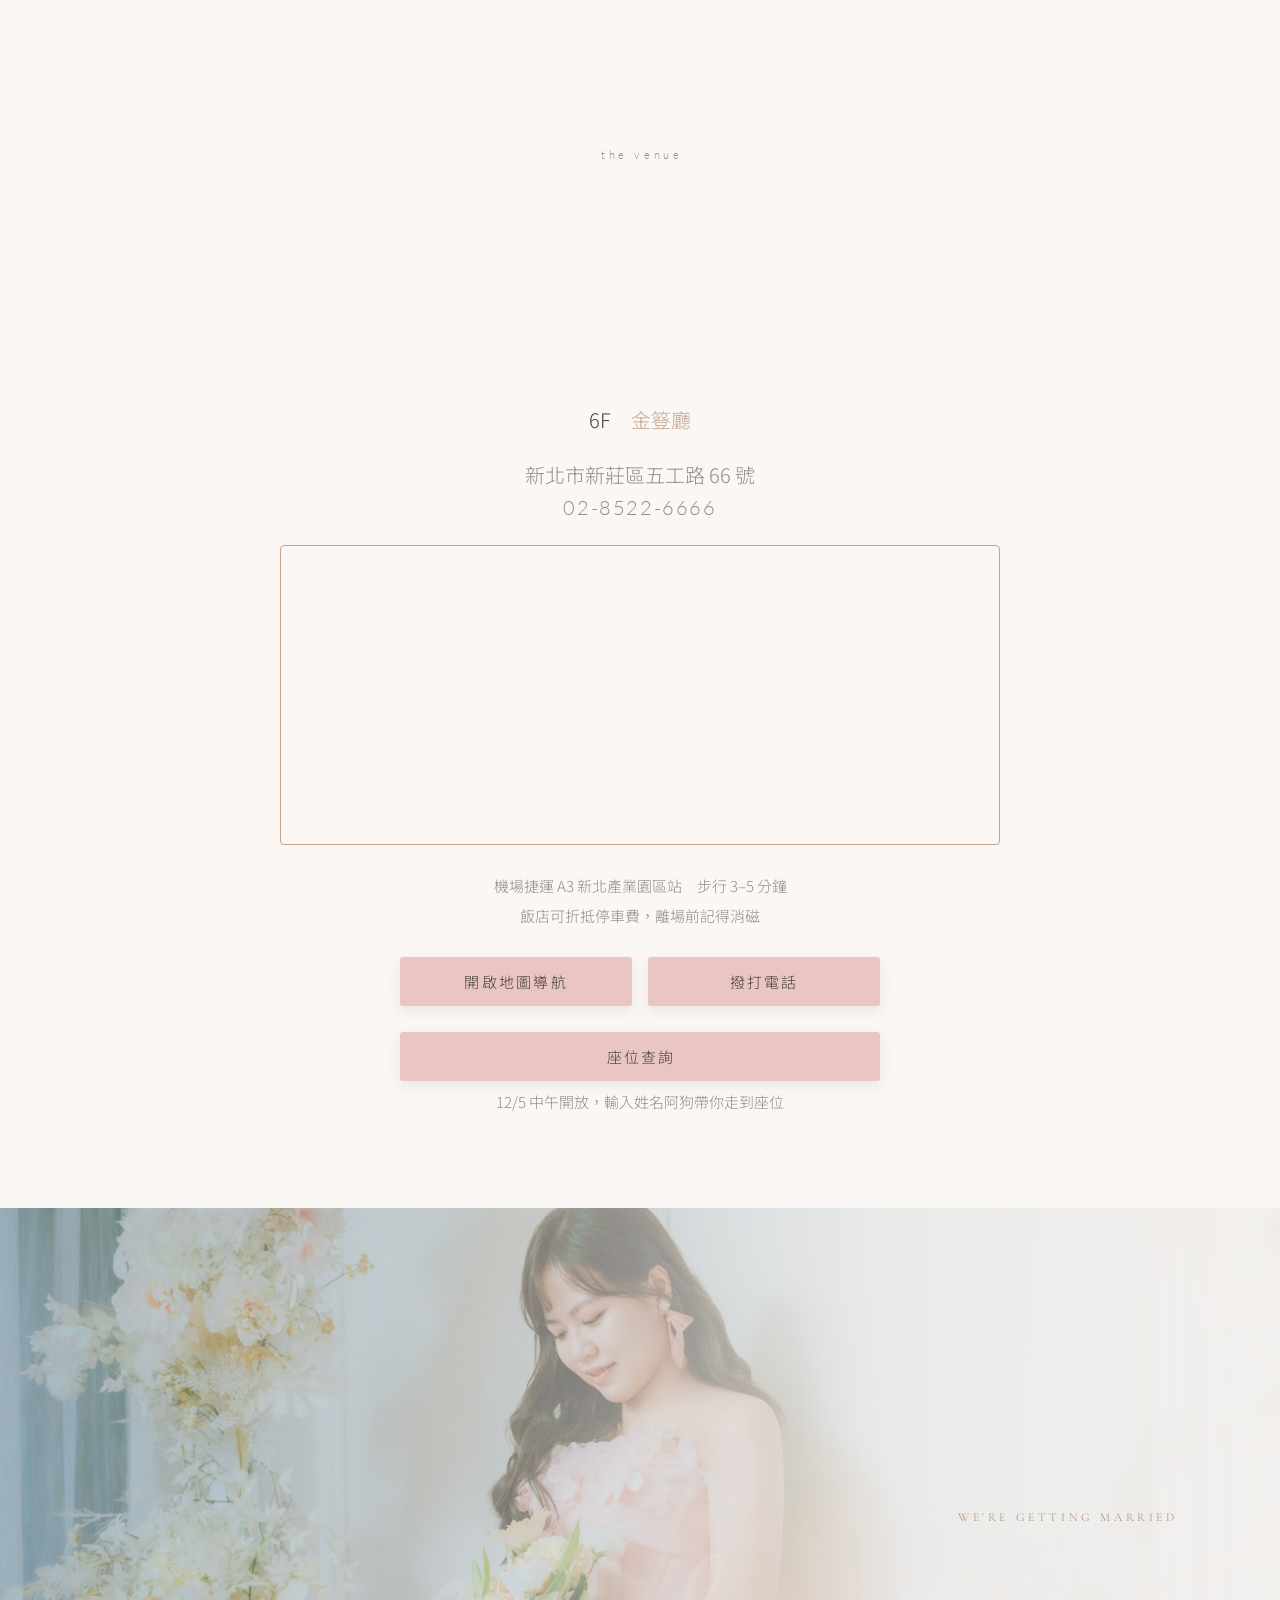
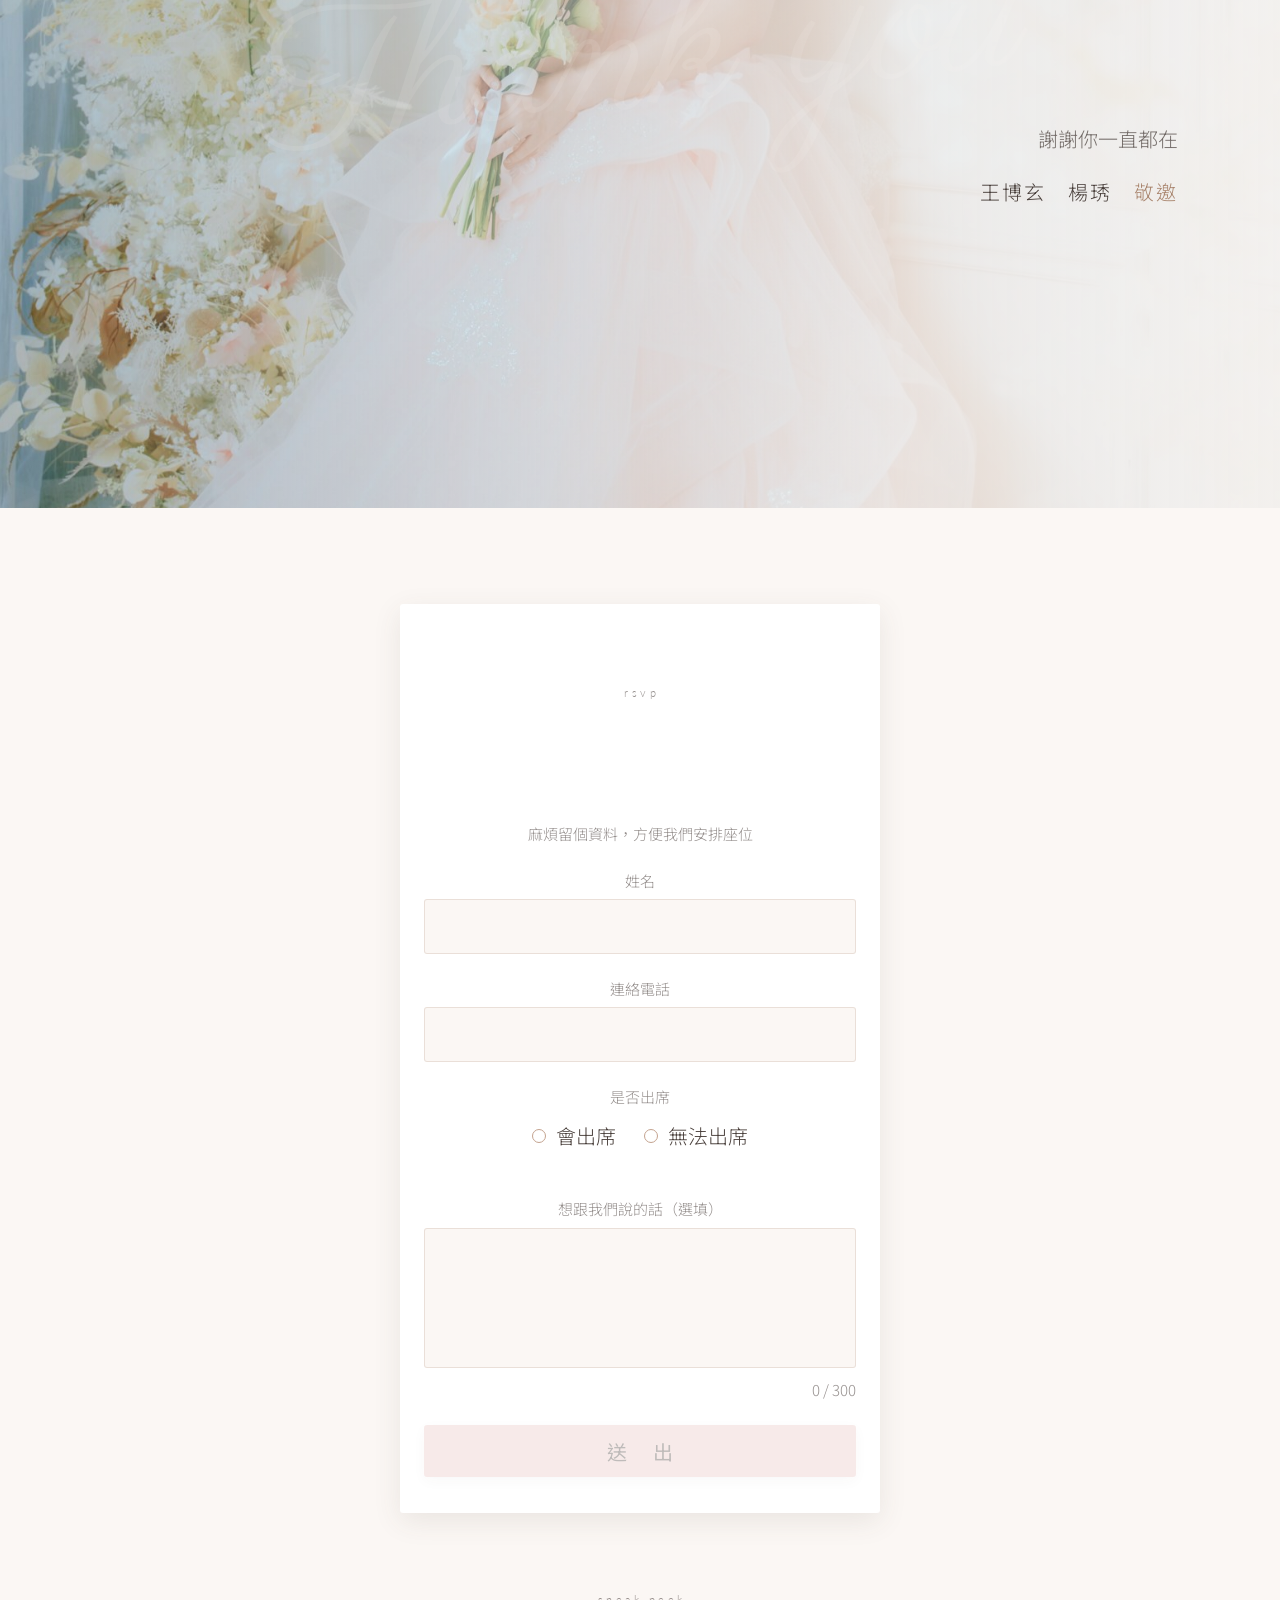
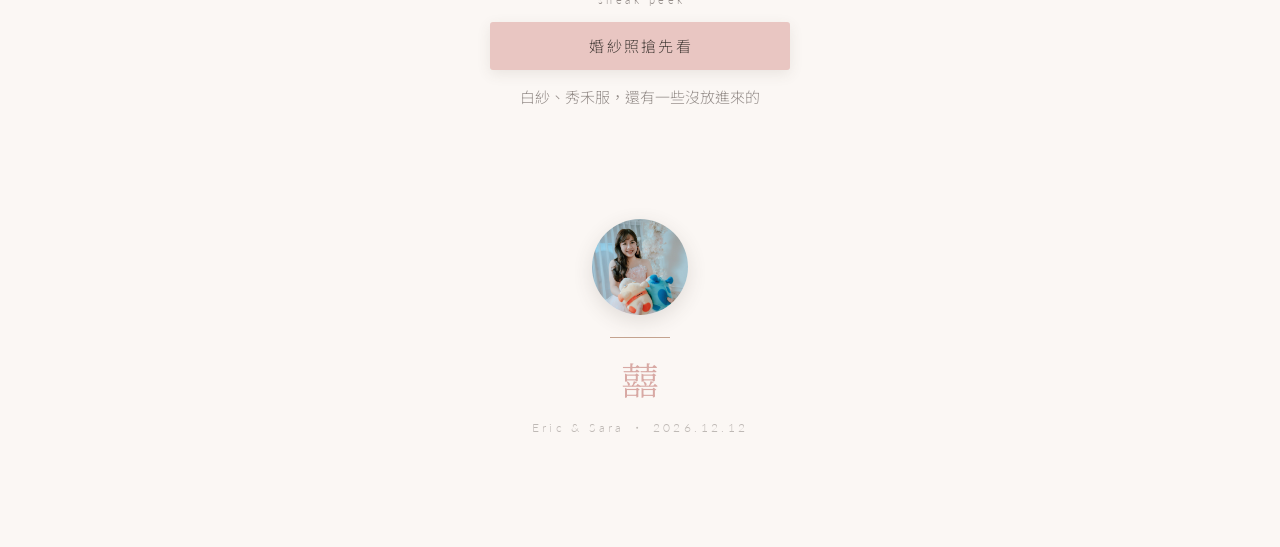
==== commit 040d43ca: "網址改到 eric-sara.github.io" ====
--- a/index.html
+++ b/index.html
@@ -12,8 +12,8 @@
 <meta property="og:type" content="website">
 <meta property="og:title" content="王博玄 ＆ 楊琇 的婚禮邀請">
 <meta property="og:description" content="2026.12.12　頤品大飯店 新莊晶冠館　期待與你在婚禮上見～">
-<meta property="og:image" content="https://firstlove0826.github.io/Wedding/assets/img/_DSC5877.jpg">
-<meta property="og:url" content="https://firstlove0826.github.io/Wedding/">
+<meta property="og:image" content="https://eric-sara.github.io/assets/img/_DSC5877.jpg">
+<meta property="og:url" content="https://eric-sara.github.io/">
 
 <link rel="icon" href="data:image/svg+xml,<svg xmlns='http://www.w3.org/2000/svg' viewBox='0 0 100 100'><text y='.9em' font-size='88'>%F0%9F%A4%8D</text></svg>">
 
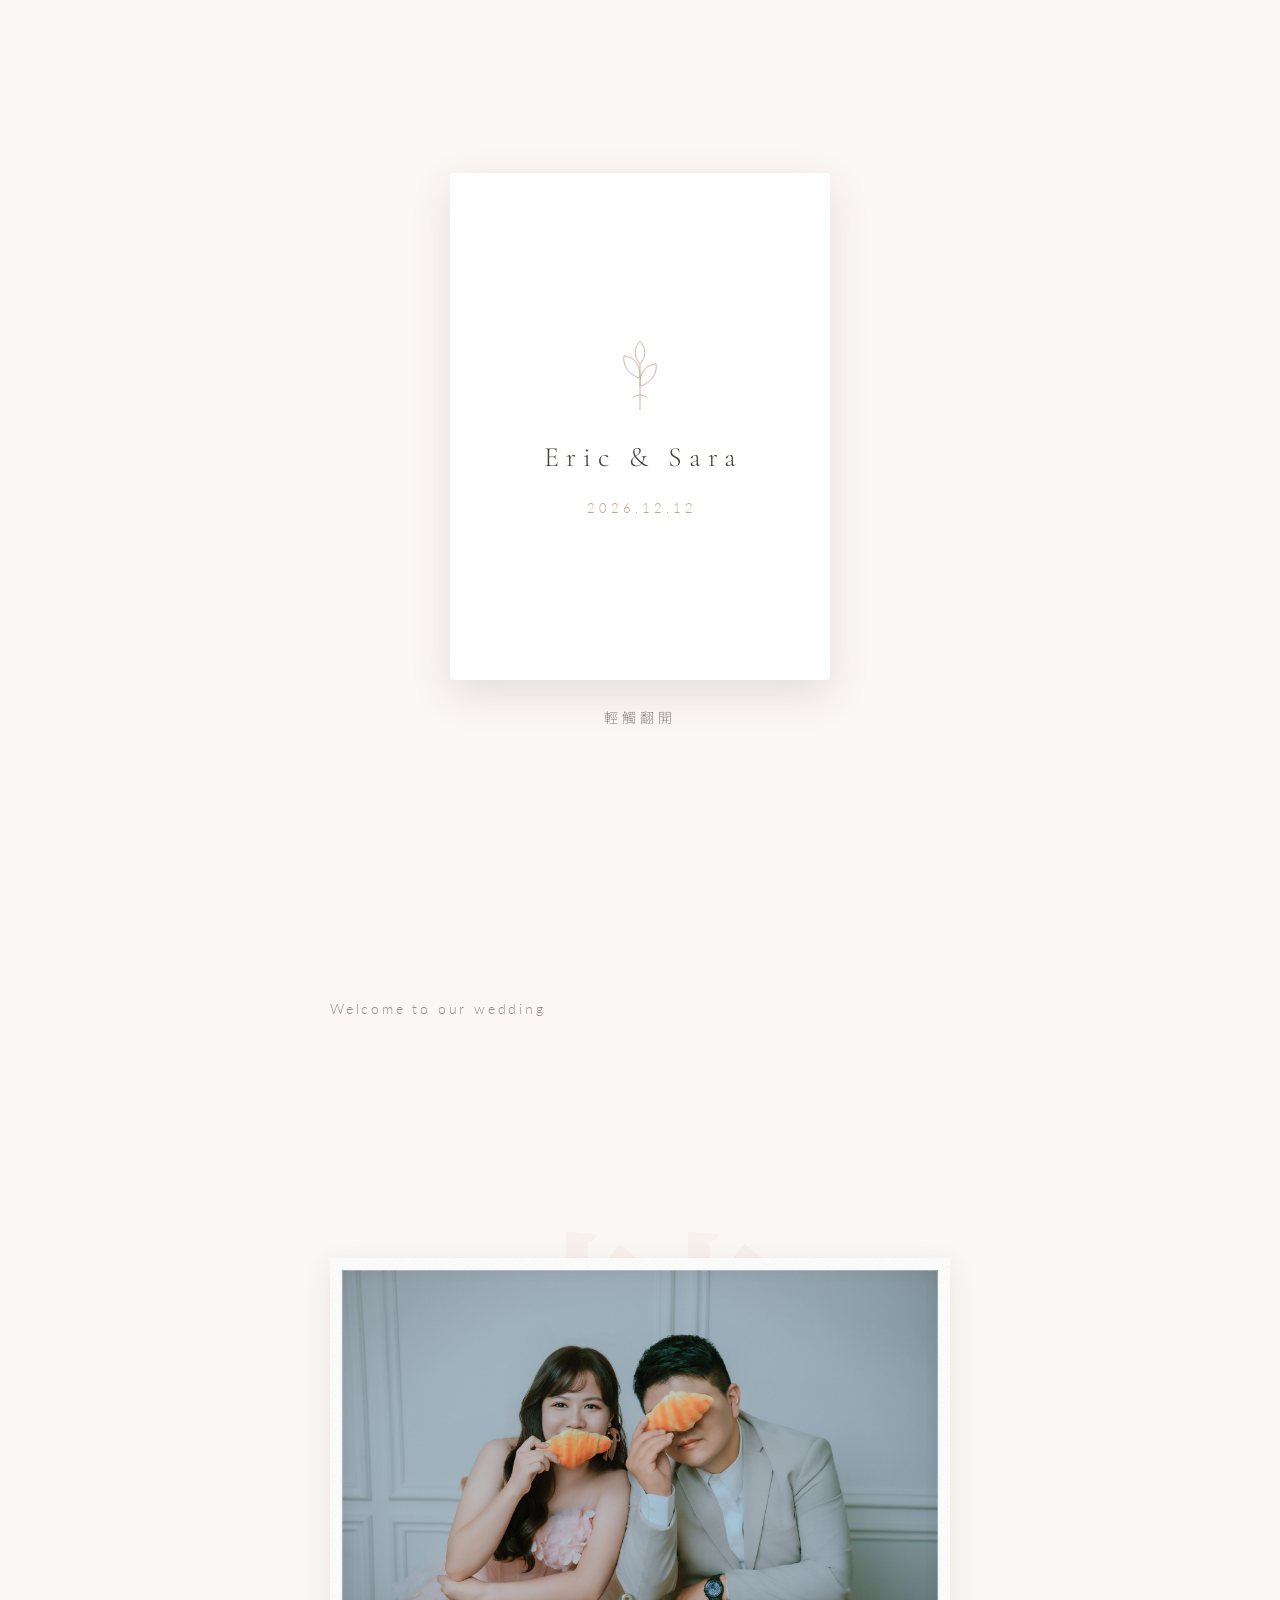
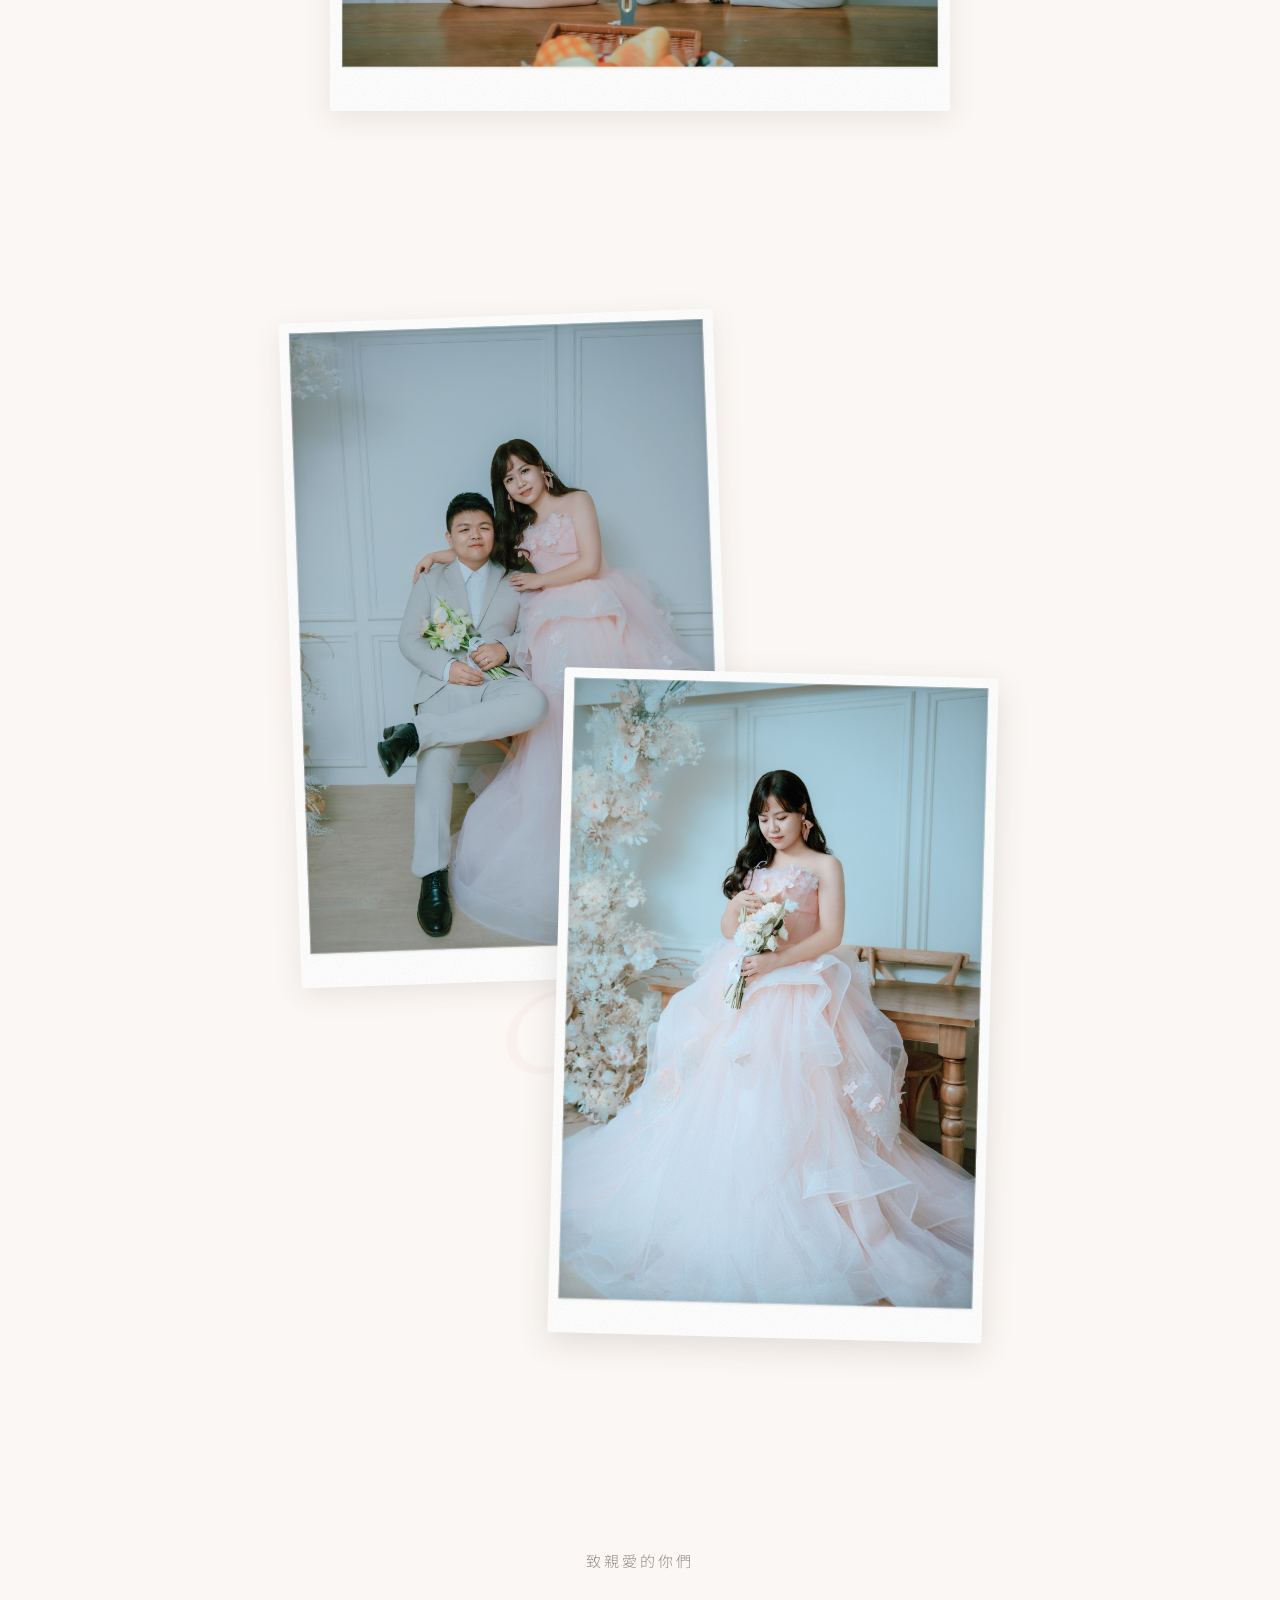
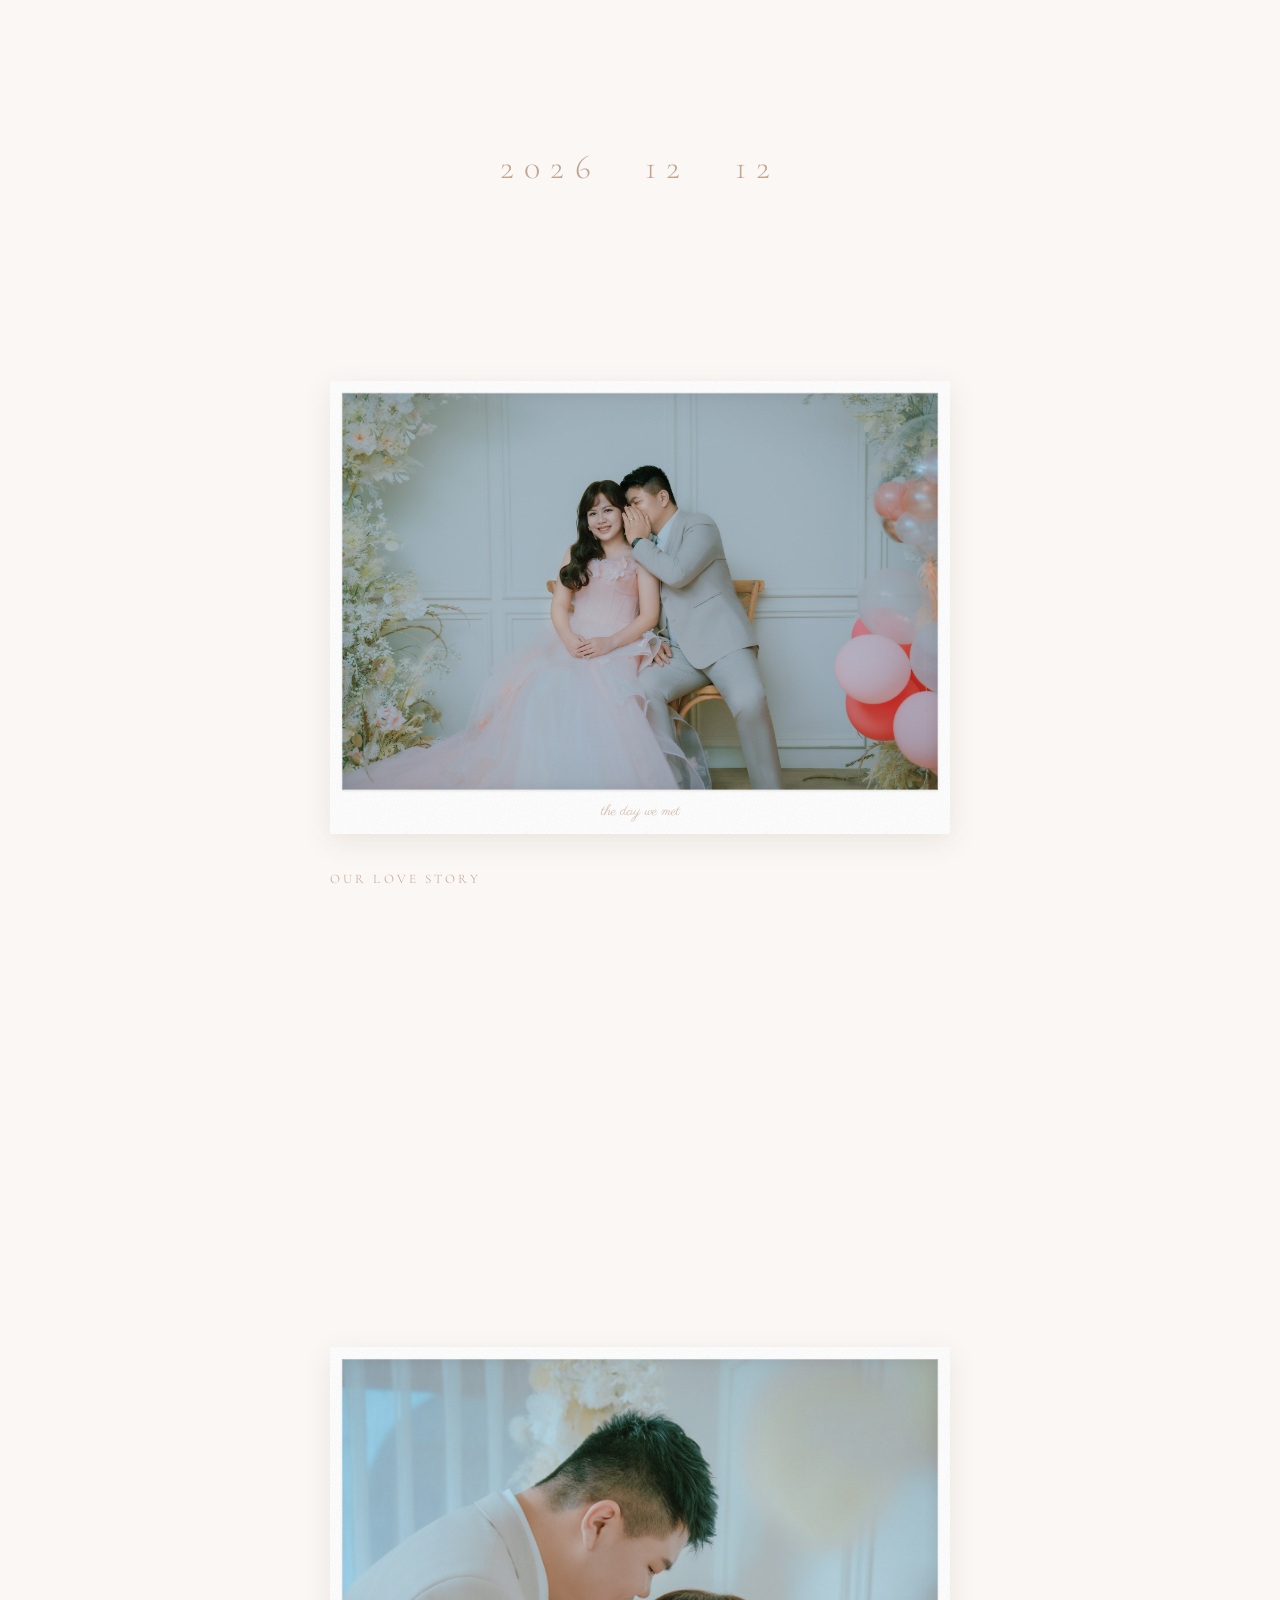
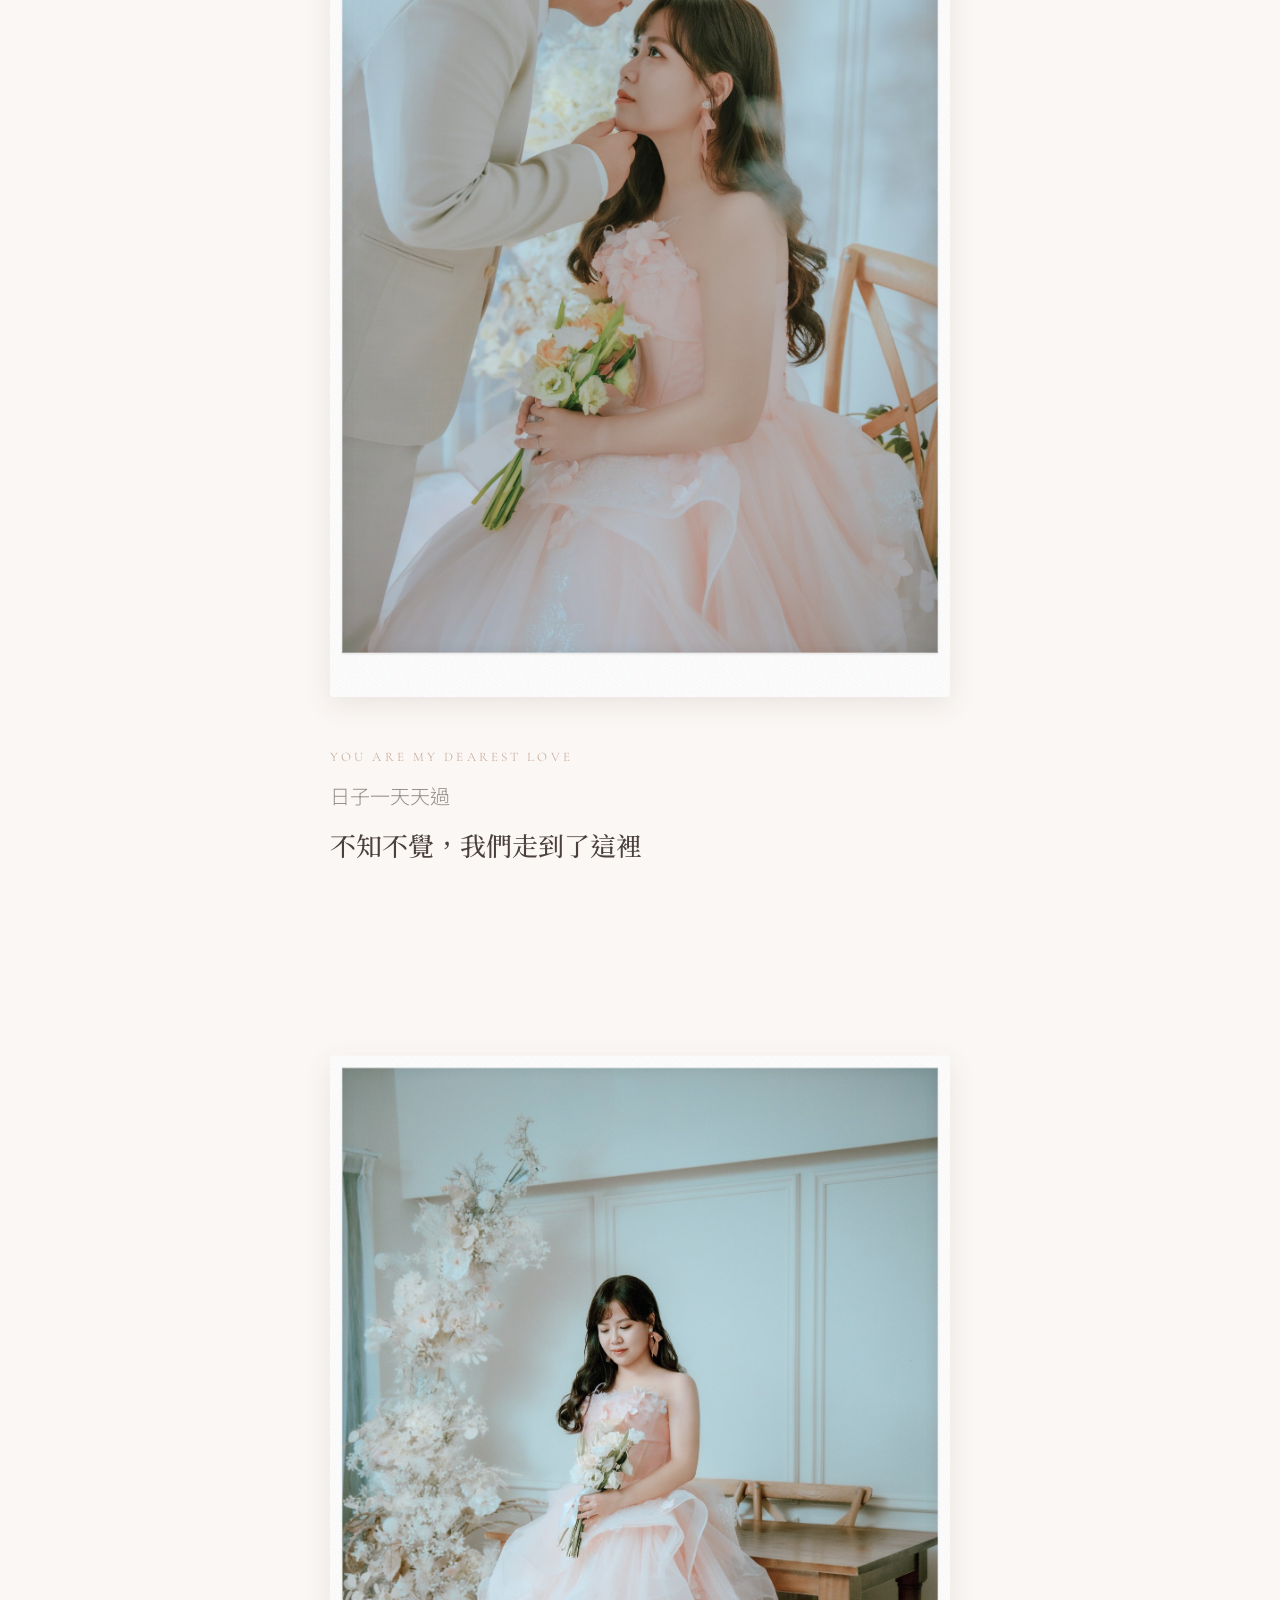
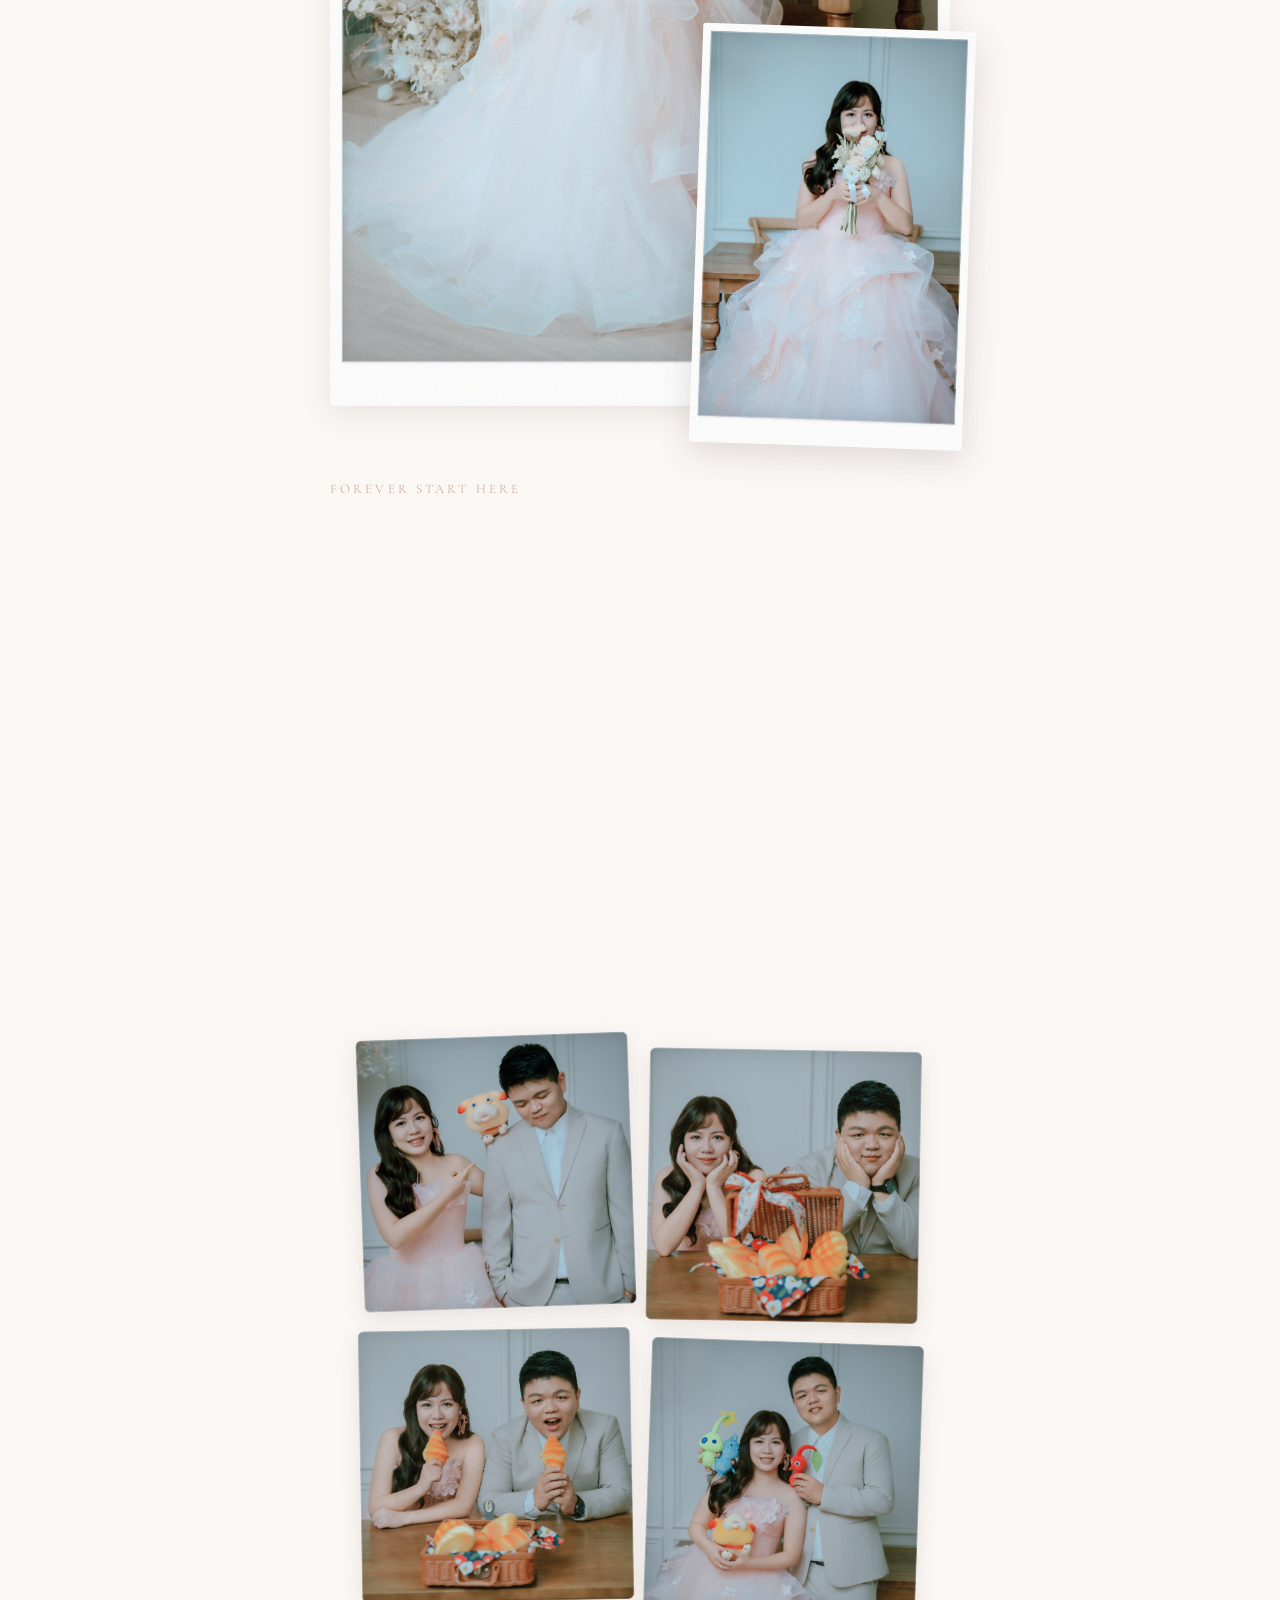
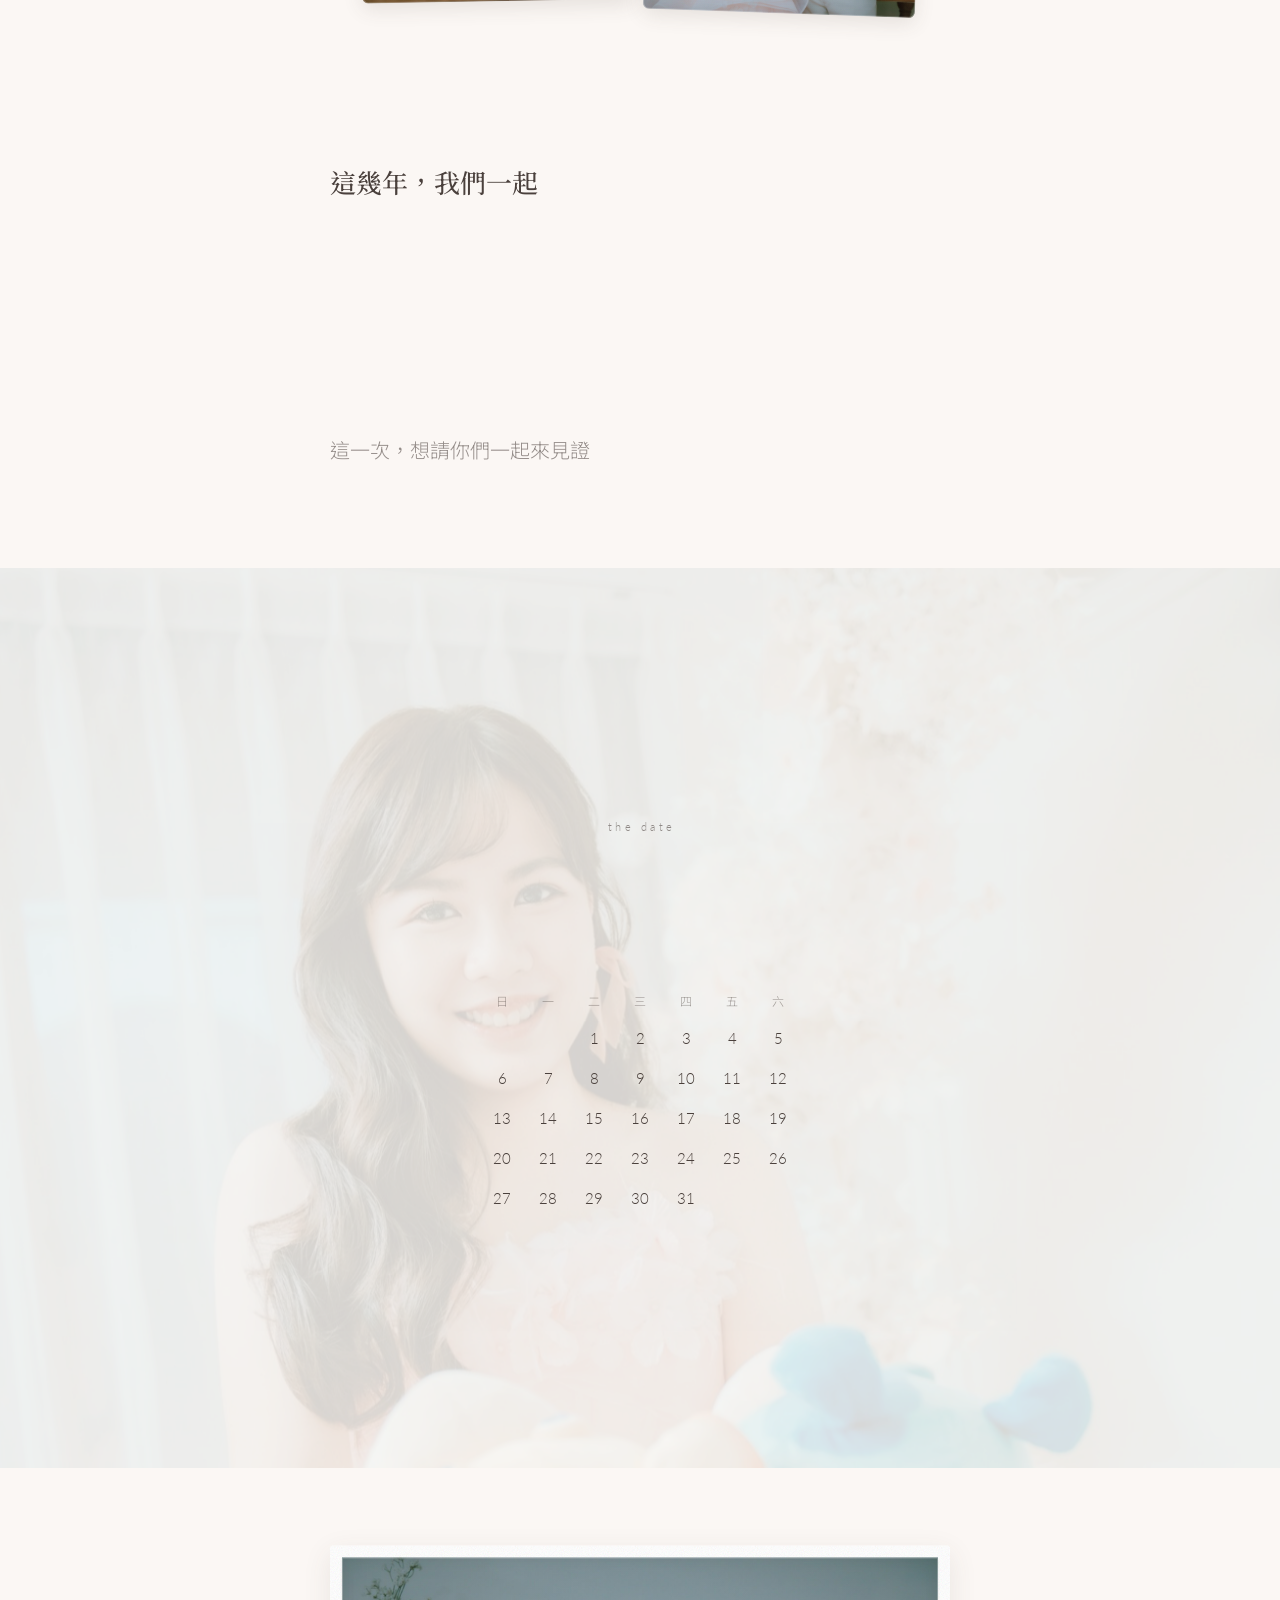
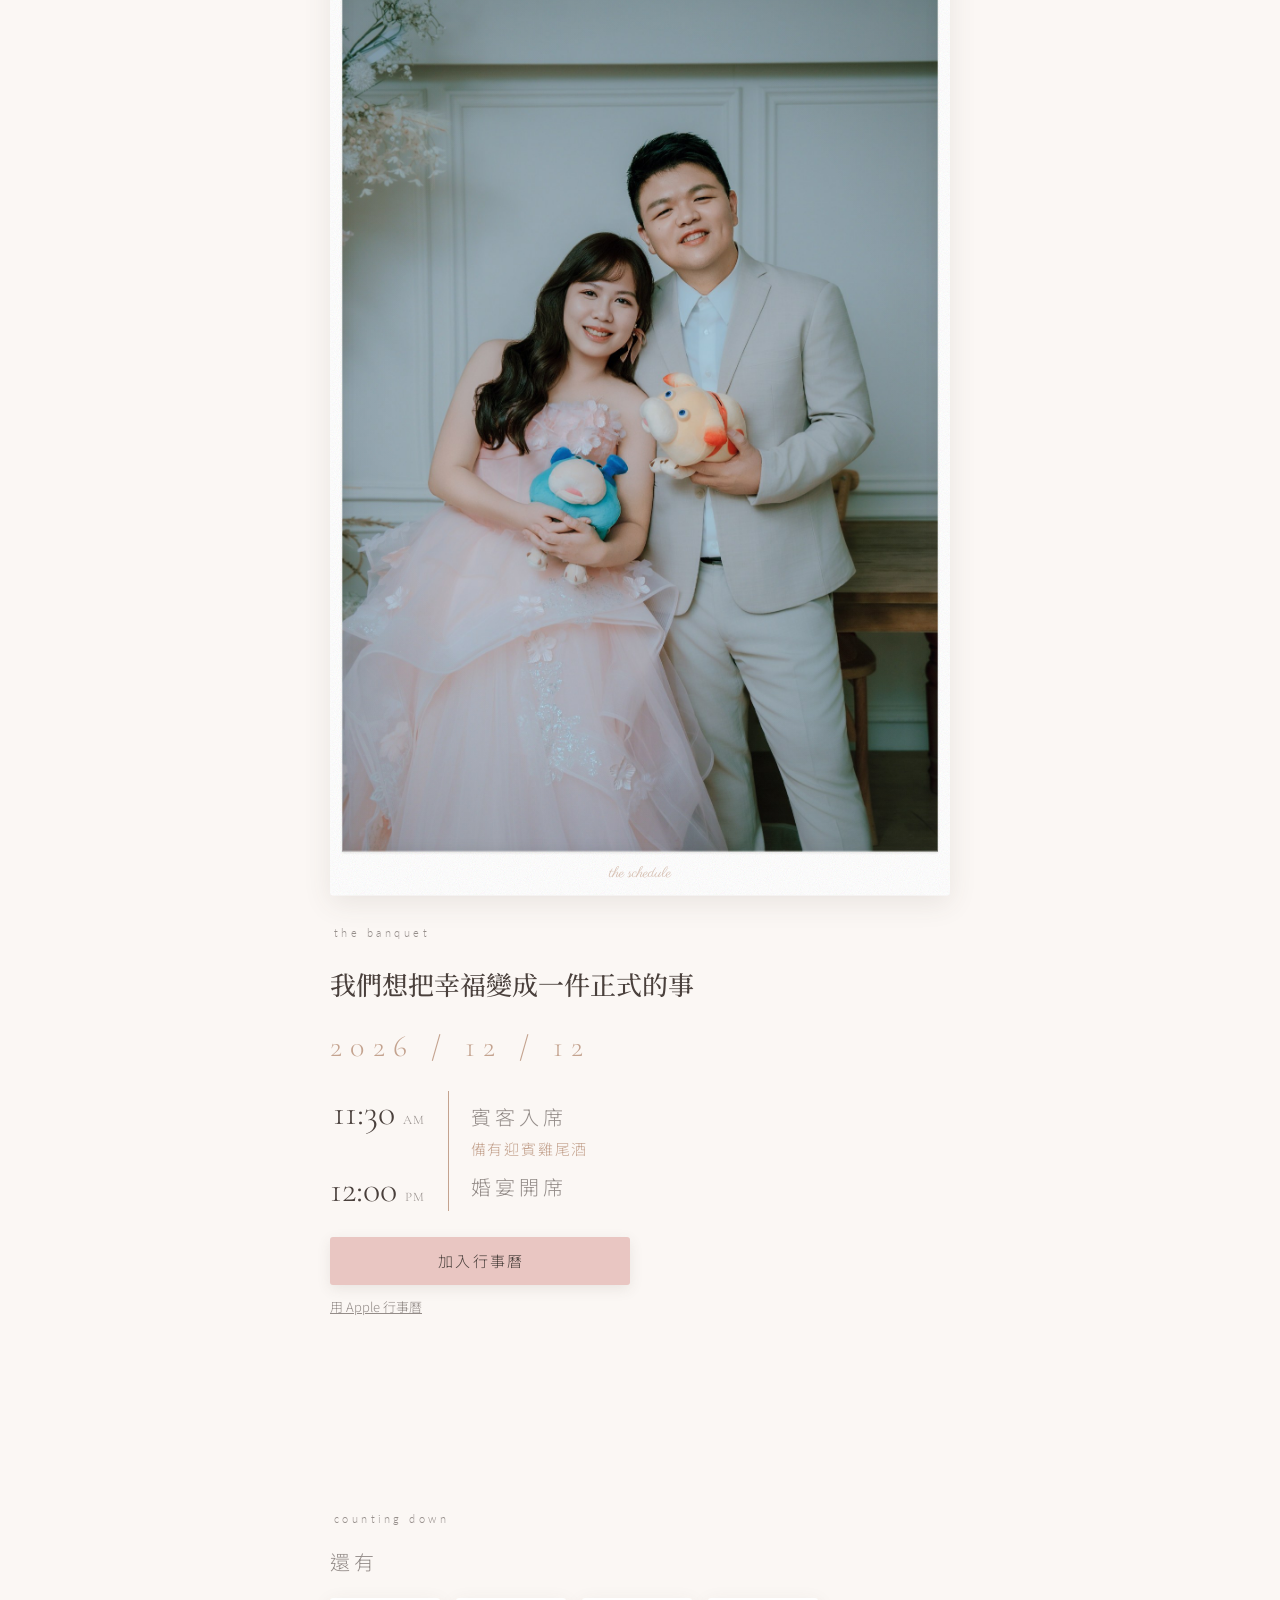
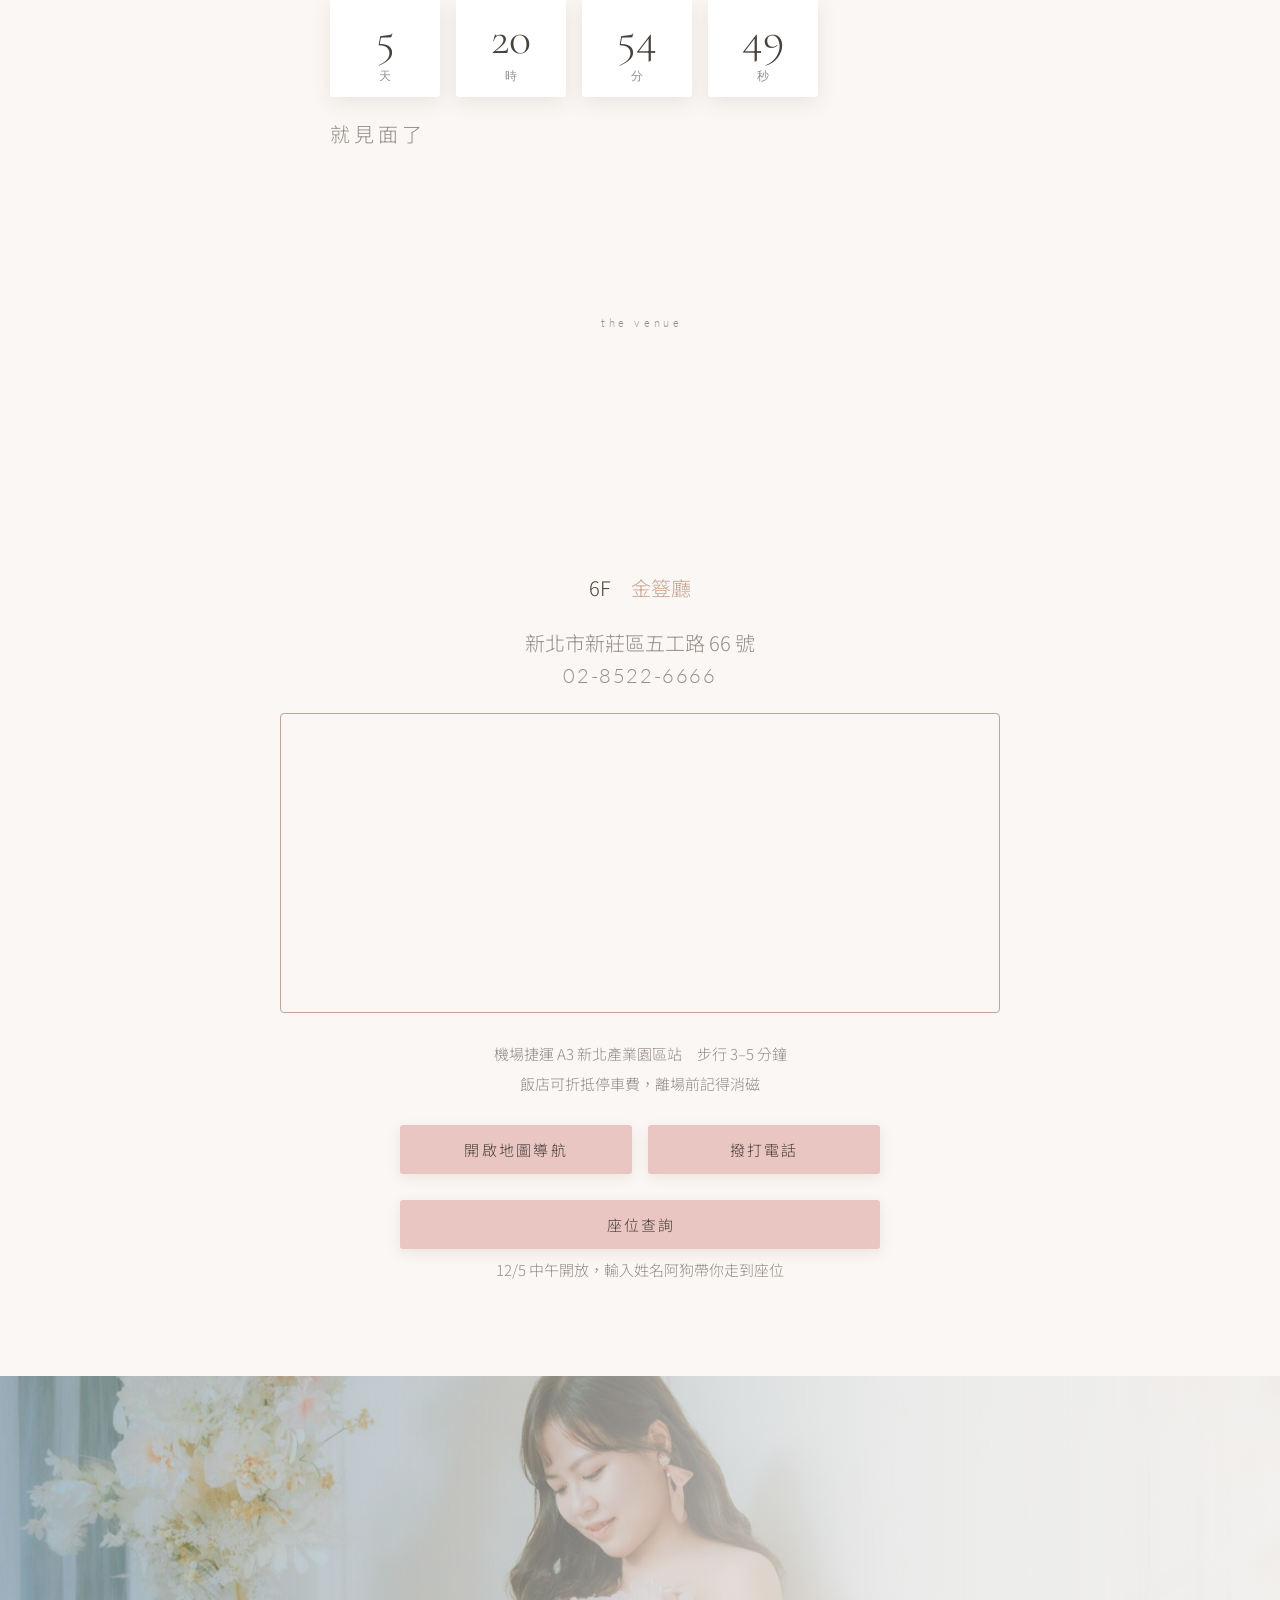
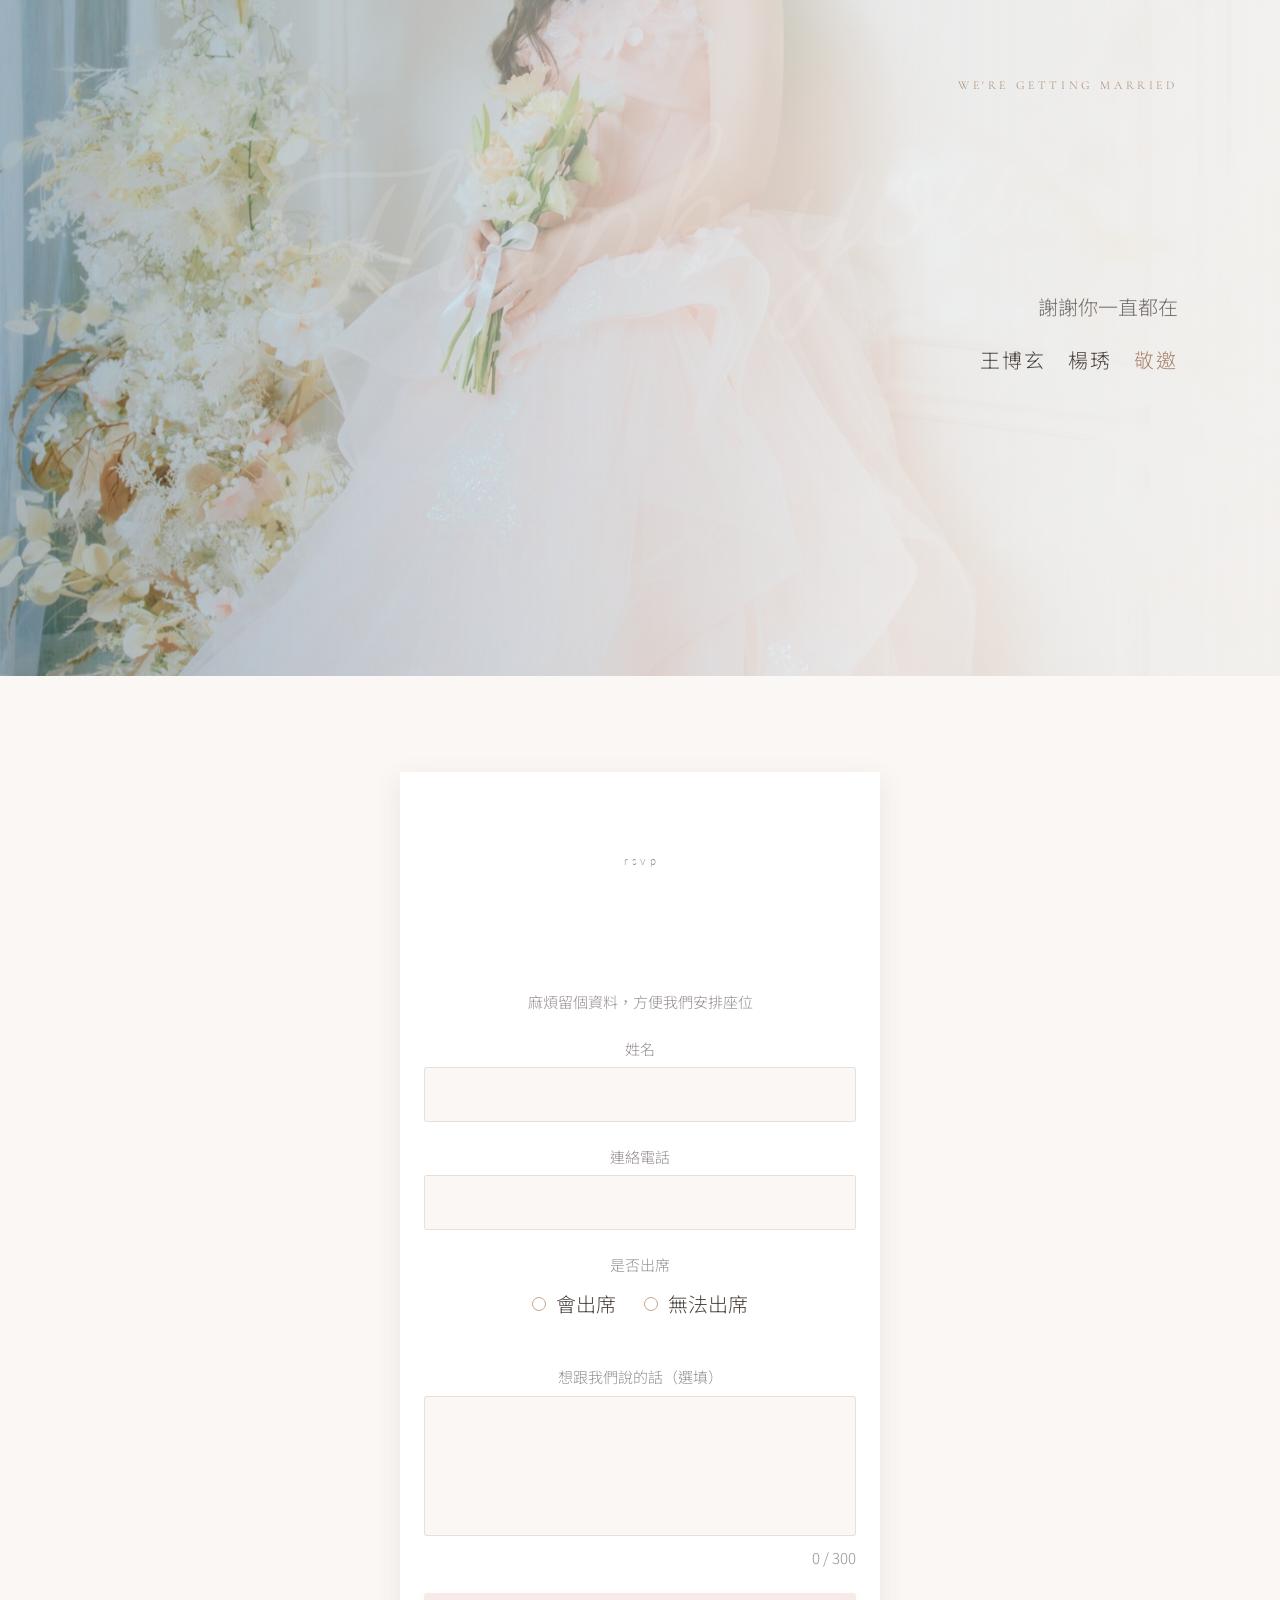
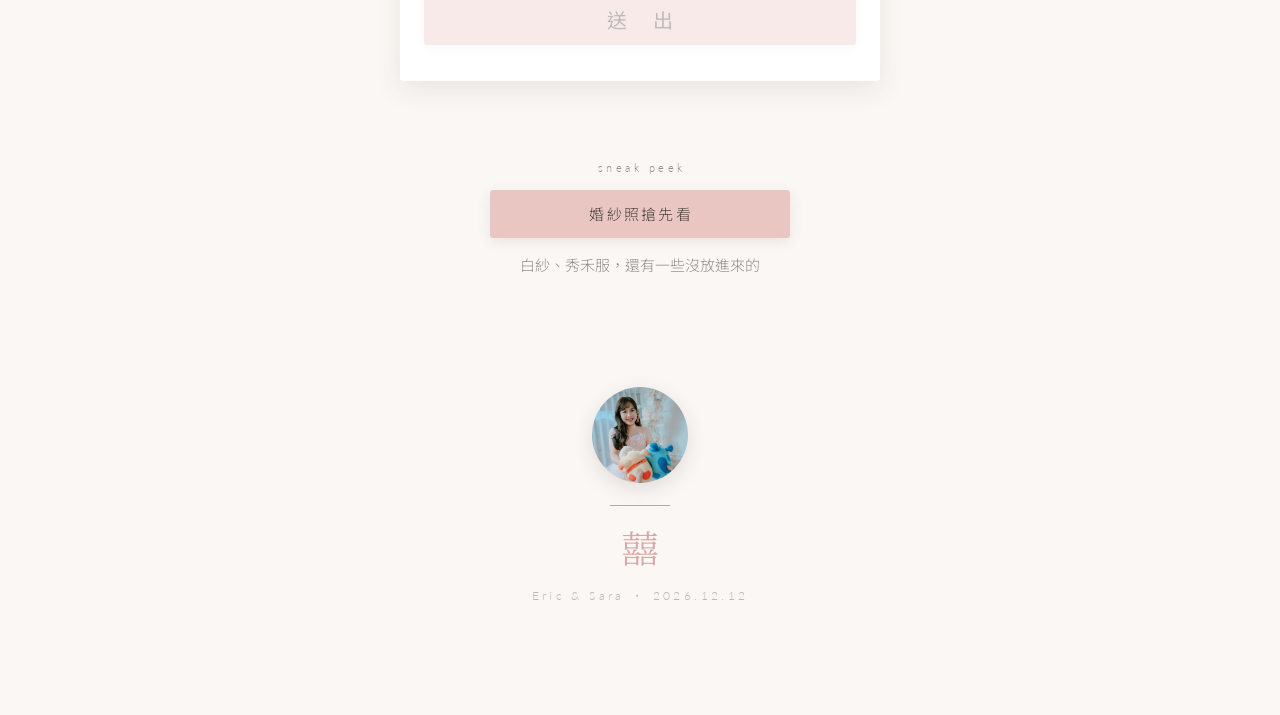
==== commit 0370857e: "故事段落順序調整、妳就在那裡、婚禮見不斷行" ====
--- a/index.html
+++ b/index.html
@@ -93,7 +93,7 @@
     <div style="position:absolute;top:50%;left:50%;transform:translate(-50%,-50%);font-family:'Noto Serif TC',serif;font-weight:500;font-size:clamp(140px,40vw,280px);color:#E9C6C2;opacity:.12;line-height:1;pointer-events:none;">囍</div>
     <div data-rv="1" style="width:min(86vw,620px);display:flex;flex-direction:column;gap:12px;position:relative;z-index:2;">
       <div style="font-family:'Lato',sans-serif;font-weight:300;font-size:14px;letter-spacing:.2em;color:rgba(74,64,60,.58);">Welcome to our wedding</div>
-      <div data-track="1" style="font-family:'Noto Serif TC',serif;font-weight:500;font-size:var(--t-title);color:#4A403C;">好久不見　婚禮見～</div>
+      <div data-track="1" style="font-family:'Noto Serif TC',serif;font-weight:500;font-size:var(--t-title);color:#4A403C;">好久不見　<span style="white-space:nowrap;">婚禮見～</span></div>
     </div>
     <!-- data-paper = 白框上鋪相紙紋理；照片區的暗角和邊緣由 [data-mplx]::after 畫，範圍跟著 --photo-inset（預設 12px 12px 44px） -->
     <div data-rv="card" data-mplx="1" data-paper="1" style="width:min(86vw,620px);background:#FFFFFF;padding:12px 12px 44px;border-radius:3px;box-shadow:0 8px 28px rgba(74,64,60,.10);position:relative;z-index:2;">
@@ -134,7 +134,7 @@
     <div data-rv="1" style="width:min(86vw,620px);display:flex;flex-direction:column;gap:18px;">
       <div style="font-family:'Cormorant Garamond',serif;font-weight:300;font-size:13px;letter-spacing:.24em;color:#C4A38F;">OUR LOVE STORY</div>
       <div data-track="1" style="font-family:'Noto Serif TC',serif;font-weight:500;font-size:var(--t-title);letter-spacing:.3em;color:#4A403C;">相　遇</div>
-      <p data-lines="1" style="font-size:var(--t-body);line-height:2.2;color:rgba(74,64,60,.58);">午休結束，往回走的路上<br>眼角餘光掃過角落<br>你就在那裡</p>
+      <p data-lines="1" style="font-size:var(--t-body);line-height:2.2;color:rgba(74,64,60,.58);">午休結束，往回走的路上<br>眼角餘光掃過角落<br>妳就在那裡</p>
     </div>
   </section>
 
@@ -171,6 +171,31 @@
       <div data-track="1" style="font-family:'Noto Serif TC',serif;font-weight:500;font-size:var(--t-title);letter-spacing:.3em;color:#4A403C;">相　守</div>
       <p data-lines="1" style="font-size:var(--t-body);line-height:2.2;color:rgba(74,64,60,.58);">從今天起<br>有些「我」變成了「我們」</p>
       <p data-lines="1" style="font-size:var(--t-small);line-height:2.2;color:rgba(74,64,60,.58);margin-top:32px;">有些時候<br>我們什麼都不用說</p>
+    </div>
+  </section>
+
+  <div style="width:100%;display:flex;justify-content:center;padding:26px 0;"><svg data-sline="1" viewBox="0 0 320 24" style="width:min(60vw,320px);height:24px;display:block;"><path d="M2 12 C 60 2, 120 22, 160 12 S 260 2, 318 12" stroke="#C4A38F" stroke-width="1" fill="none"></path></svg></div>
+
+  <!-- ══ 06b 生活 ══ 故事的收尾：最後一句「這一次，想請你們一起來見證」直接接下一段的 12/12 -->
+  <section data-screen-label="06b 生活" style="width:100%;display:flex;flex-direction:column;align-items:center;gap:52px;padding:48px 0 96px;">
+    <div data-rv="1" style="width:min(86vw,560px);display:grid;grid-template-columns:1fr 1fr;gap:16px;">
+      <!-- 四張交錯不同幅度，捲過去時像散落的拍立得各自飄一下 -->
+      <div data-mplx=".8" style="--photo-inset:0;--photo-radius:6px;transform:rotate(-2deg);"><img src="assets/img/_DSC5700.jpg" alt="" loading="lazy" style="width:100%;aspect-ratio:1;object-fit:cover;border-radius:6px;display:block;box-shadow:0 6px 20px rgba(74,64,60,.12);"></div>
+      <div data-mplx="1.4" style="--photo-inset:0;--photo-radius:6px;transform:rotate(1deg) translateY(14px);"><img src="assets/img/_DSC5751.jpg" alt="" loading="lazy" style="width:100%;aspect-ratio:1;object-fit:cover;border-radius:6px;display:block;box-shadow:0 6px 20px rgba(74,64,60,.12);"></div>
+      <div data-mplx="1.3" style="--photo-inset:0;--photo-radius:6px;transform:rotate(-1deg);"><img src="assets/img/_DSC5772.jpg" alt="" loading="lazy" style="width:100%;aspect-ratio:1;object-fit:cover;border-radius:6px;display:block;box-shadow:0 6px 20px rgba(74,64,60,.12);"></div>
+      <div data-mplx=".7" style="--photo-inset:0;--photo-radius:6px;transform:rotate(2deg) translateY(14px);"><img src="assets/img/_DSC5713.jpg" alt="" loading="lazy" style="width:100%;aspect-ratio:1;object-fit:cover;object-position:50% 2%;border-radius:6px;display:block;box-shadow:0 6px 20px rgba(74,64,60,.12);"></div>
+    </div>
+    <div data-rv="tl" style="width:min(86vw,620px);display:flex;flex-direction:column;gap:26px;">
+      <p data-lines="1" style="font-family:'Noto Serif TC',serif;font-size:var(--t-body);line-height:2.2;color:rgba(74,64,60,.58);">把生活的片段拼在一起<br>就成了一個未來</p>
+      <div style="font-family:'Noto Serif TC',serif;font-weight:500;font-size:var(--t-lead);color:#4A403C;">這幾年，我們一起</div>
+      <div style="position:relative;padding-left:26px;display:flex;flex-direction:column;gap:20px;">
+        <div id="tlLine" style="position:absolute;left:2.5px;top:8px;bottom:8px;width:1px;background:#C4A38F;transform:scaleY(0);transform-origin:top;transition:transform 1.6s ease-out;"></div>
+        <div data-tli="1" style="position:relative;font-size:var(--t-body);color:#4A403C;opacity:0;transition:opacity .8s;"><span style="position:absolute;left:-26px;top:50%;transform:translateY(-50%);width:6px;height:6px;border-radius:50%;background:#E9C6C2;"></span>買了車</div>
+        <div data-tli="2" style="position:relative;font-size:var(--t-body);color:#4A403C;opacity:0;transition:opacity .8s;"><span style="position:absolute;left:-26px;top:50%;transform:translateY(-50%);width:6px;height:6px;border-radius:50%;background:#E9C6C2;"></span>換了城市</div>
+        <div data-tli="3" style="position:relative;font-size:var(--t-body);color:#4A403C;opacity:0;transition:opacity .8s;"><span style="position:absolute;left:-26px;top:50%;transform:translateY(-50%);width:6px;height:6px;border-radius:50%;background:#E9C6C2;"></span>有了自己的家</div>
+        <div data-tli="4" style="position:relative;font-size:var(--t-body);color:#4A403C;opacity:0;transition:opacity .8s;"><span style="position:absolute;left:-26px;top:50%;transform:translateY(-50%);width:6px;height:6px;border-radius:50%;background:#E9C6C2;"></span>登記結婚</div>
+      </div>
+      <p data-lines="1" style="font-size:var(--t-body);line-height:2.2;color:rgba(74,64,60,.58);">這一次，想請你們一起來見證</p>
     </div>
   </section>
 
@@ -229,27 +254,8 @@
 
   <div style="width:100%;display:flex;justify-content:center;padding:26px 0;"><svg data-sline="1" viewBox="0 0 320 24" style="width:min(60vw,320px);height:24px;display:block;"><path d="M2 12 C 60 2, 120 22, 160 12 S 260 2, 318 12" stroke="#C4A38F" stroke-width="1" fill="none"></path></svg></div>
 
-  <!-- ══ 09 故事與倒數 ══ -->
-  <section data-screen-label="09 故事與倒數" style="width:100%;display:flex;flex-direction:column;align-items:center;gap:52px;padding:48px 0 96px;">
-    <div data-rv="1" style="width:min(86vw,560px);display:grid;grid-template-columns:1fr 1fr;gap:16px;">
-      <!-- 四張交錯不同幅度，捲過去時像散落的拍立得各自飄一下 -->
-      <div data-mplx=".8" style="--photo-inset:0;--photo-radius:6px;transform:rotate(-2deg);"><img src="assets/img/_DSC5700.jpg" alt="" loading="lazy" style="width:100%;aspect-ratio:1;object-fit:cover;border-radius:6px;display:block;box-shadow:0 6px 20px rgba(74,64,60,.12);"></div>
-      <div data-mplx="1.4" style="--photo-inset:0;--photo-radius:6px;transform:rotate(1deg) translateY(14px);"><img src="assets/img/_DSC5751.jpg" alt="" loading="lazy" style="width:100%;aspect-ratio:1;object-fit:cover;border-radius:6px;display:block;box-shadow:0 6px 20px rgba(74,64,60,.12);"></div>
-      <div data-mplx="1.3" style="--photo-inset:0;--photo-radius:6px;transform:rotate(-1deg);"><img src="assets/img/_DSC5772.jpg" alt="" loading="lazy" style="width:100%;aspect-ratio:1;object-fit:cover;border-radius:6px;display:block;box-shadow:0 6px 20px rgba(74,64,60,.12);"></div>
-      <div data-mplx=".7" style="--photo-inset:0;--photo-radius:6px;transform:rotate(2deg) translateY(14px);"><img src="assets/img/_DSC5713.jpg" alt="" loading="lazy" style="width:100%;aspect-ratio:1;object-fit:cover;object-position:50% 2%;border-radius:6px;display:block;box-shadow:0 6px 20px rgba(74,64,60,.12);"></div>
-    </div>
-    <div data-rv="tl" style="width:min(86vw,620px);display:flex;flex-direction:column;gap:26px;">
-      <p data-lines="1" style="font-family:'Noto Serif TC',serif;font-size:var(--t-body);line-height:2.2;color:rgba(74,64,60,.58);">把生活的片段拼在一起<br>就成了一個未來</p>
-      <div style="font-family:'Noto Serif TC',serif;font-weight:500;font-size:var(--t-lead);color:#4A403C;">這幾年，我們一起</div>
-      <div style="position:relative;padding-left:26px;display:flex;flex-direction:column;gap:20px;">
-        <div id="tlLine" style="position:absolute;left:2.5px;top:8px;bottom:8px;width:1px;background:#C4A38F;transform:scaleY(0);transform-origin:top;transition:transform 1.6s ease-out;"></div>
-        <div data-tli="1" style="position:relative;font-size:var(--t-body);color:#4A403C;opacity:0;transition:opacity .8s;"><span style="position:absolute;left:-26px;top:50%;transform:translateY(-50%);width:6px;height:6px;border-radius:50%;background:#E9C6C2;"></span>買了車</div>
-        <div data-tli="2" style="position:relative;font-size:var(--t-body);color:#4A403C;opacity:0;transition:opacity .8s;"><span style="position:absolute;left:-26px;top:50%;transform:translateY(-50%);width:6px;height:6px;border-radius:50%;background:#E9C6C2;"></span>換了城市</div>
-        <div data-tli="3" style="position:relative;font-size:var(--t-body);color:#4A403C;opacity:0;transition:opacity .8s;"><span style="position:absolute;left:-26px;top:50%;transform:translateY(-50%);width:6px;height:6px;border-radius:50%;background:#E9C6C2;"></span>有了自己的家</div>
-        <div data-tli="4" style="position:relative;font-size:var(--t-body);color:#4A403C;opacity:0;transition:opacity .8s;"><span style="position:absolute;left:-26px;top:50%;transform:translateY(-50%);width:6px;height:6px;border-radius:50%;background:#E9C6C2;"></span>登記結婚</div>
-      </div>
-      <p data-lines="1" style="font-size:var(--t-body);line-height:2.2;color:rgba(74,64,60,.58);">這一次，想請你們一起來見證</p>
-    </div>
+  <!-- ══ 09 倒數 ══（「生活片段」那段原本也在這，搬到 06b 了，故事才不會被日期打斷） -->
+  <section data-screen-label="09 倒數" style="width:100%;display:flex;flex-direction:column;align-items:center;gap:52px;padding:48px 0 96px;">
     <div data-rv="1" style="width:min(86vw,620px);display:flex;flex-direction:column;gap:22px;">
       <div style="font-family:'Lato',sans-serif;font-weight:300;font-size:11px;letter-spacing:.32em;text-indent:.32em;color:rgba(74,64,60,.58);">counting down</div>
       <div id="cdPre" style="font-size:var(--t-body);letter-spacing:.2em;color:rgba(74,64,60,.58);">還有</div>
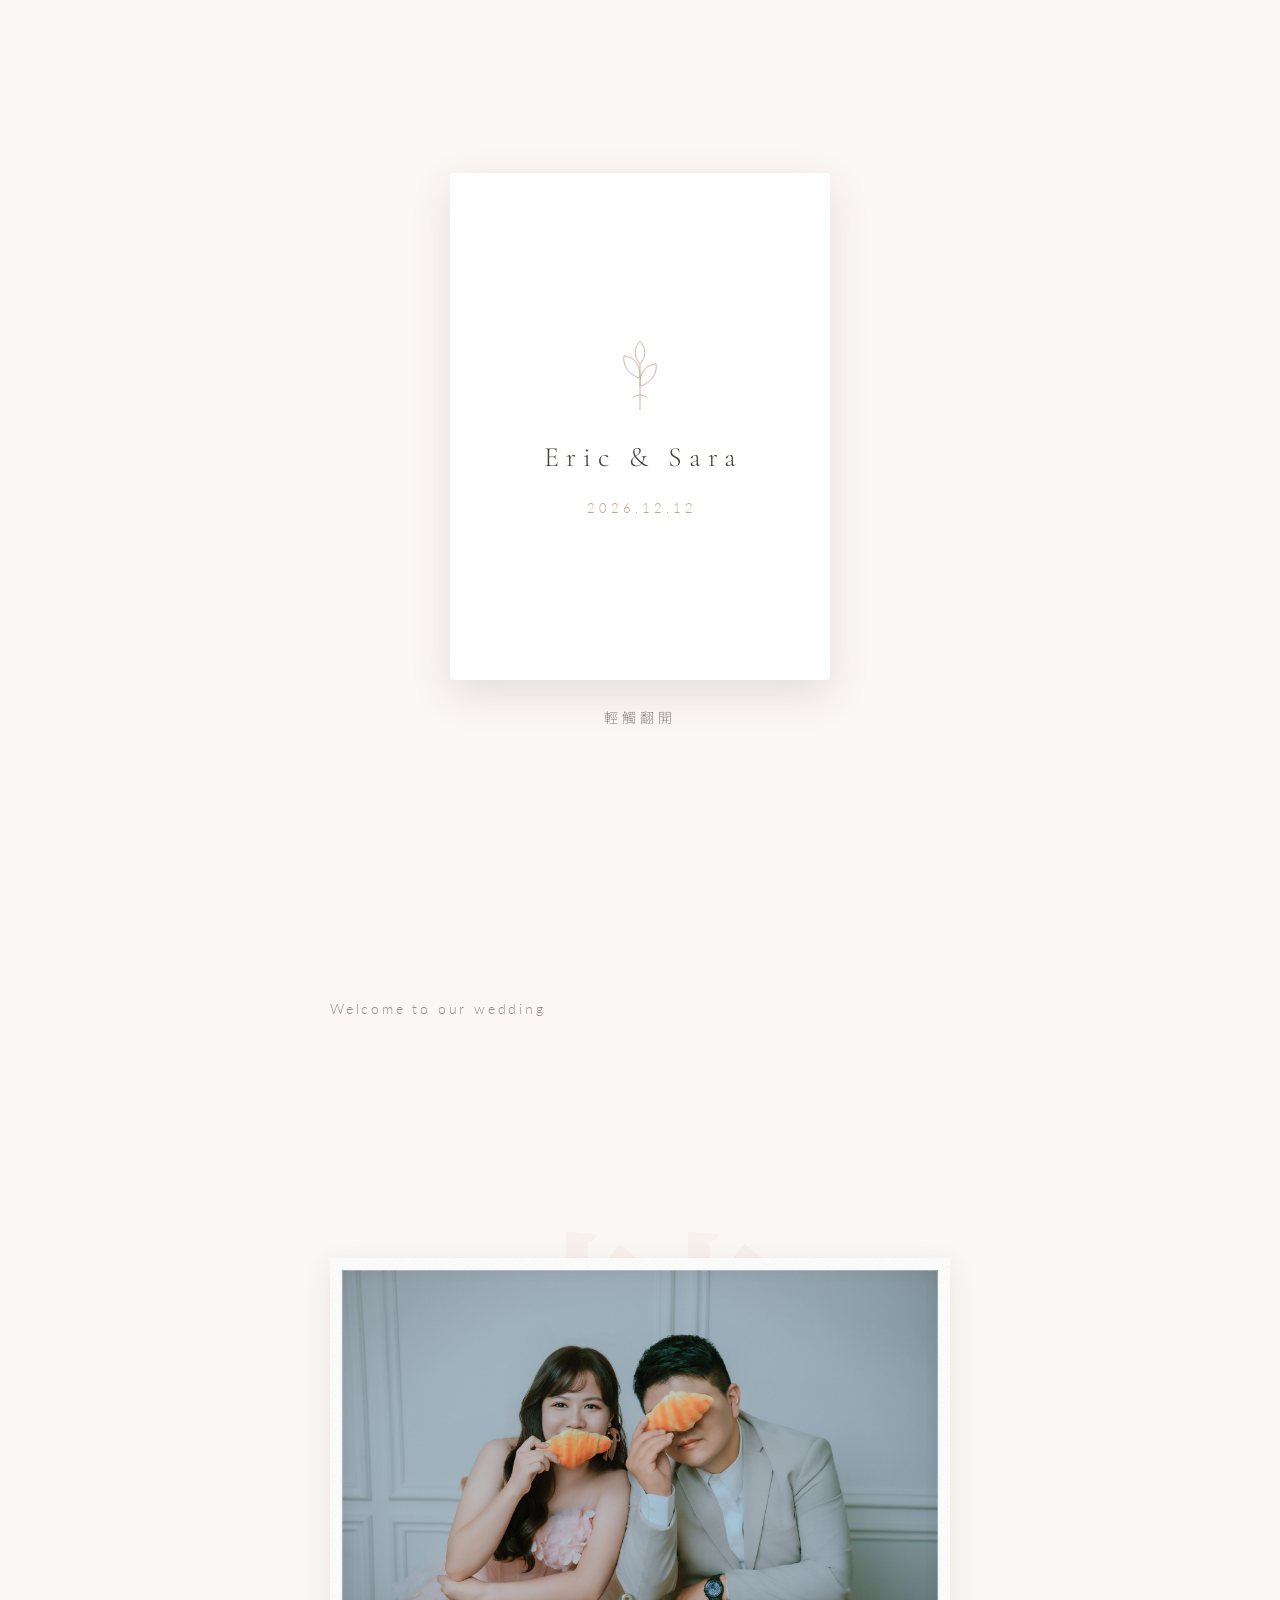
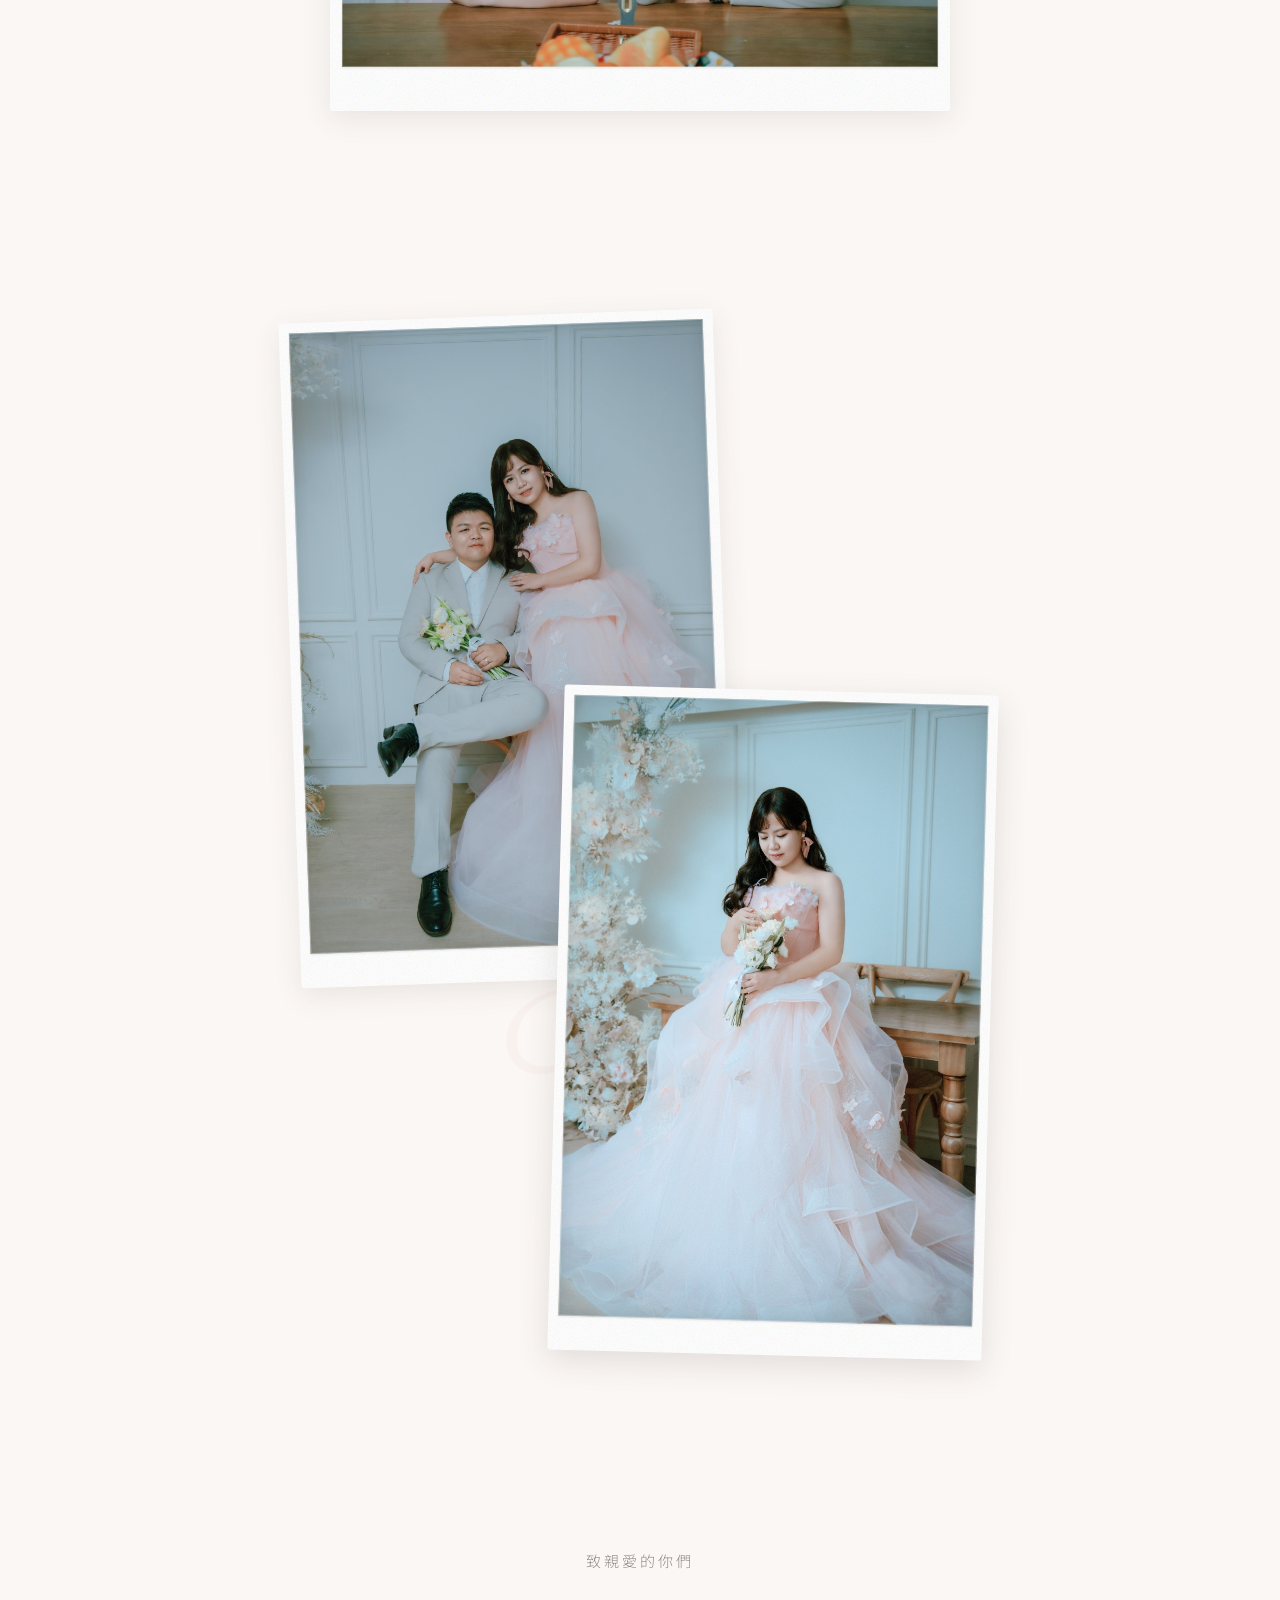
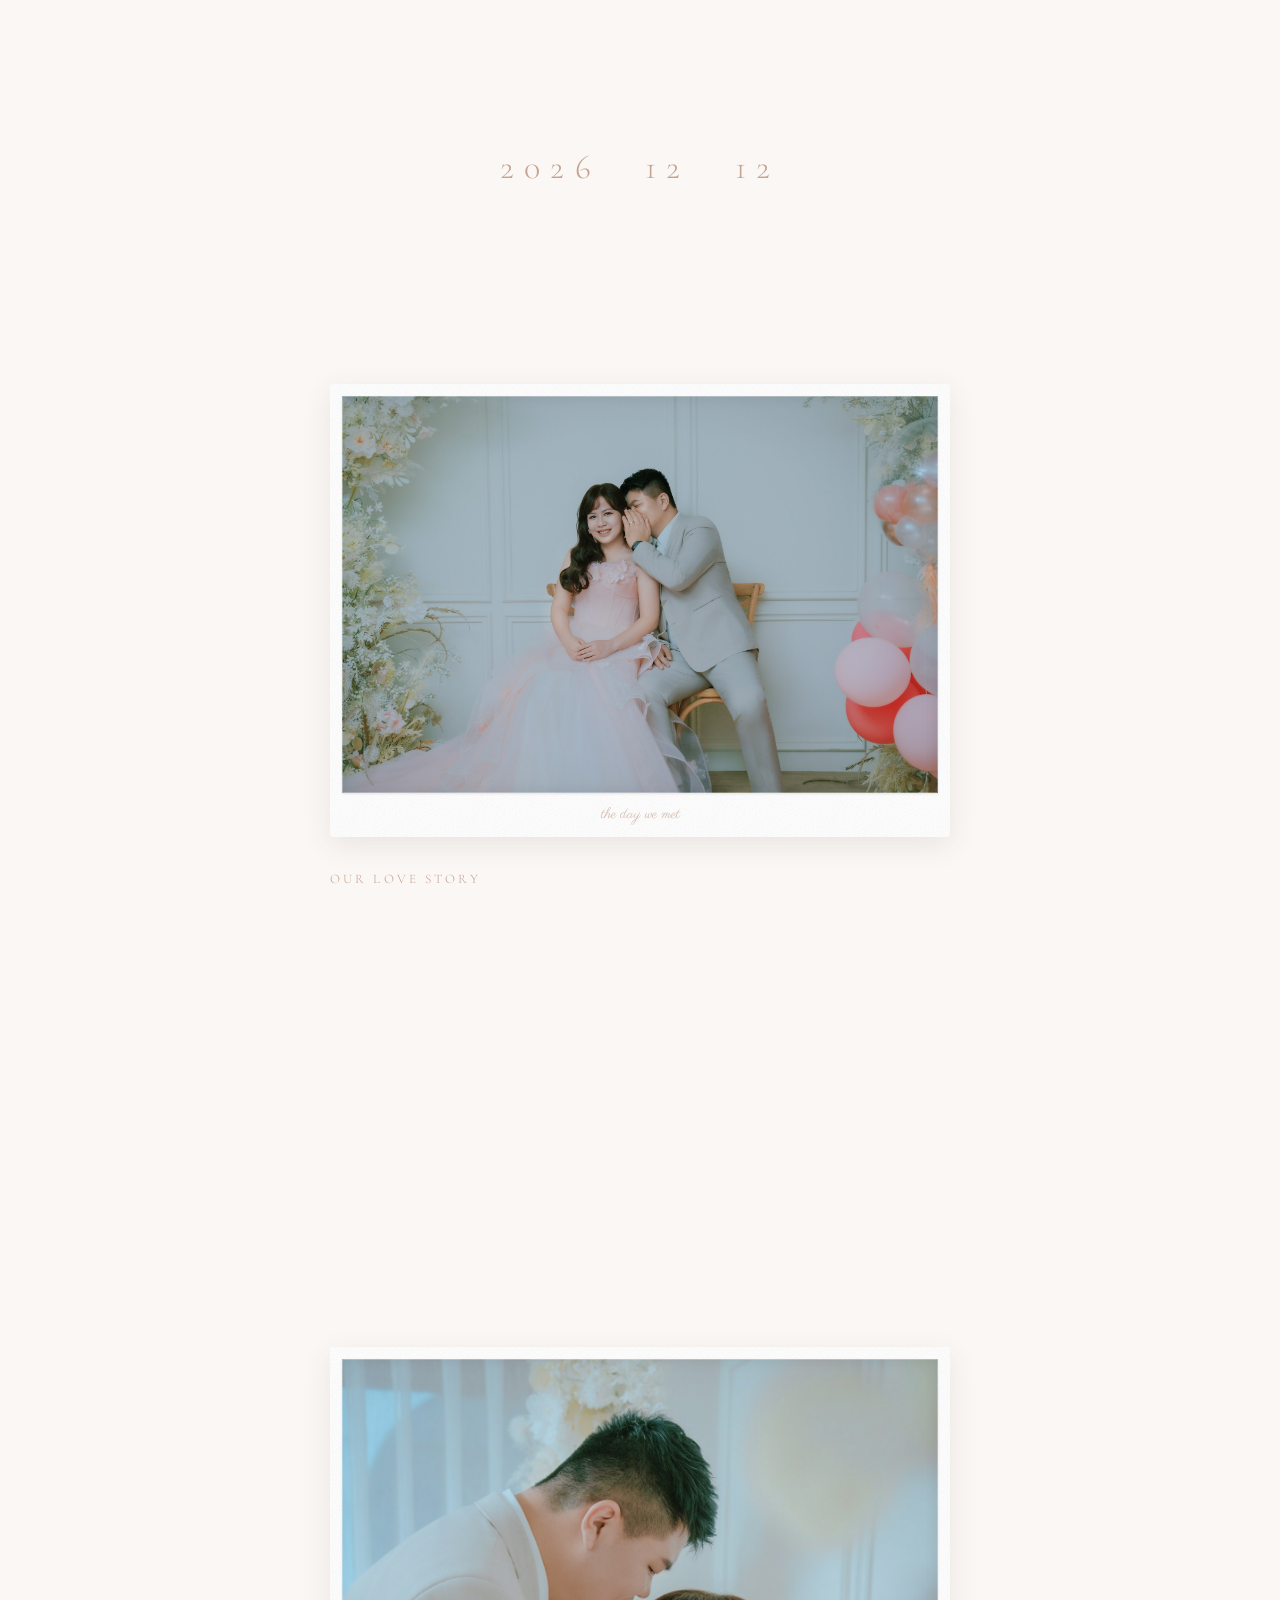
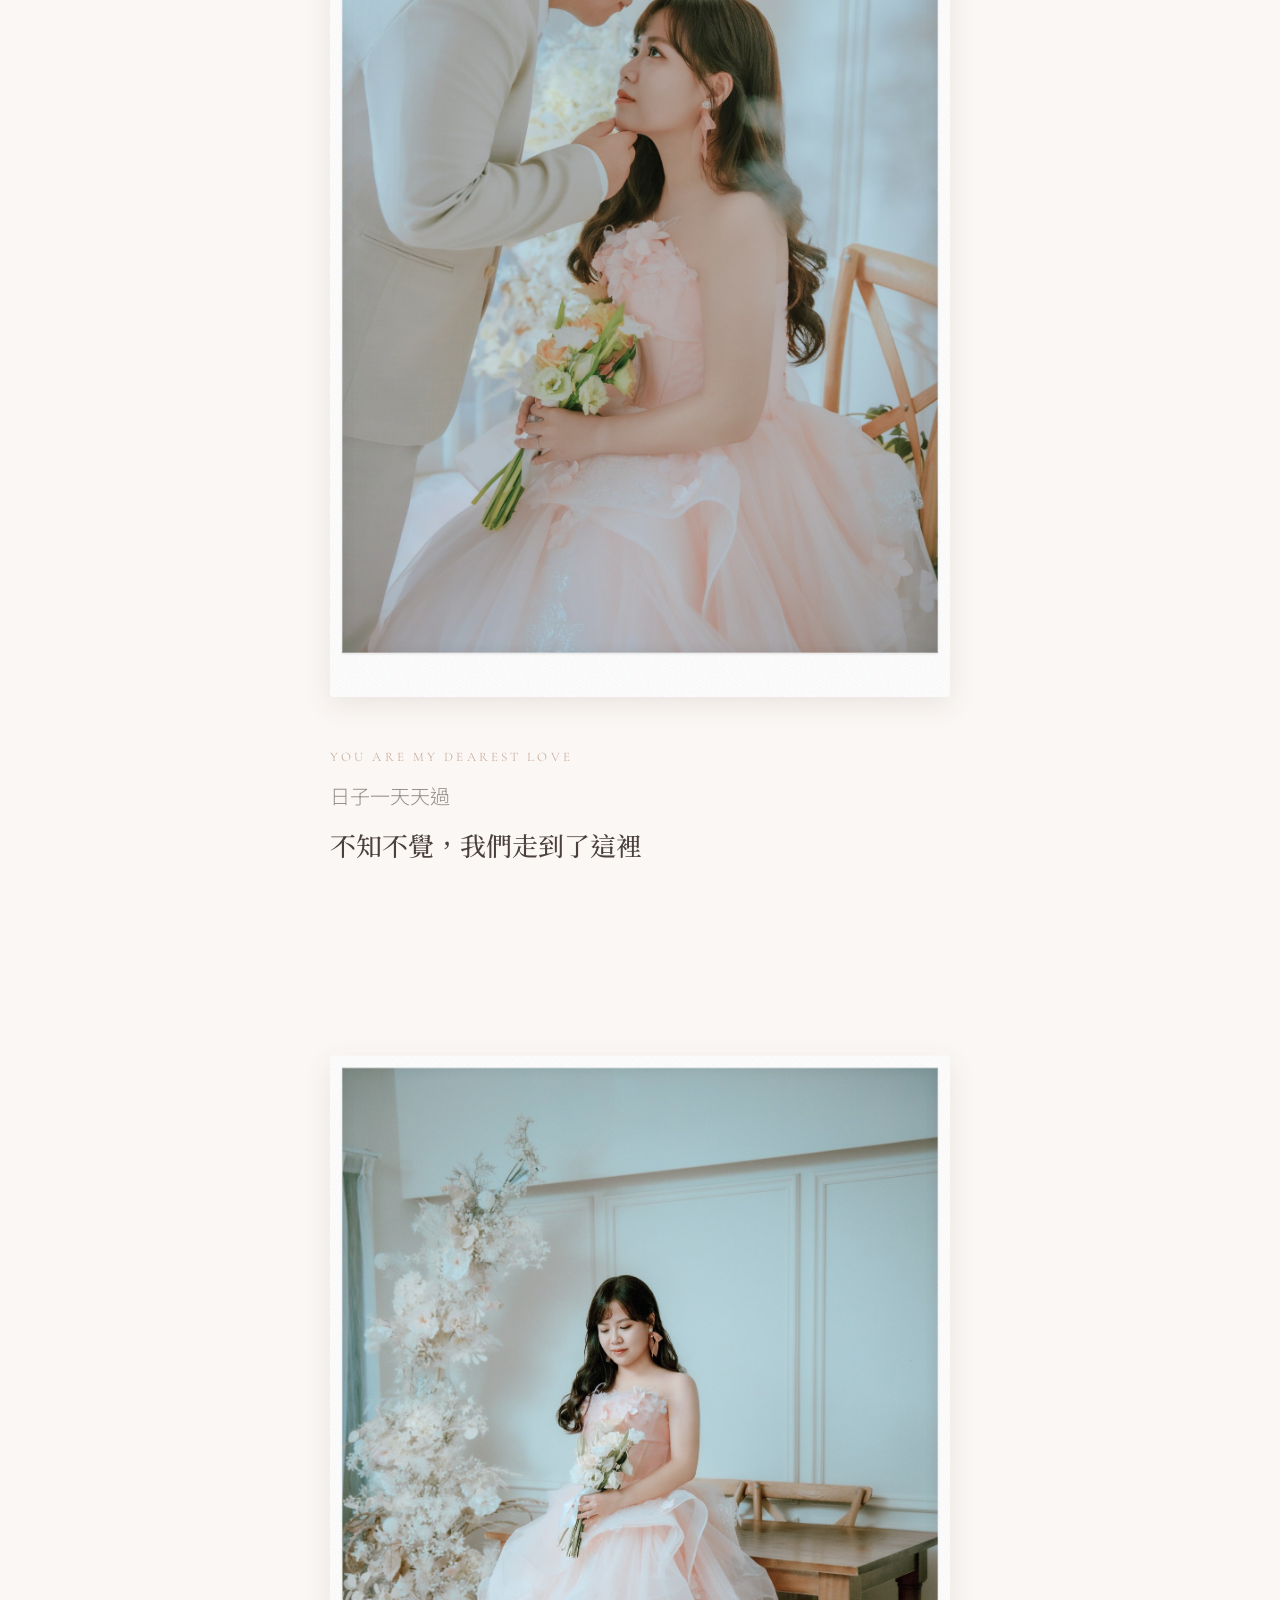
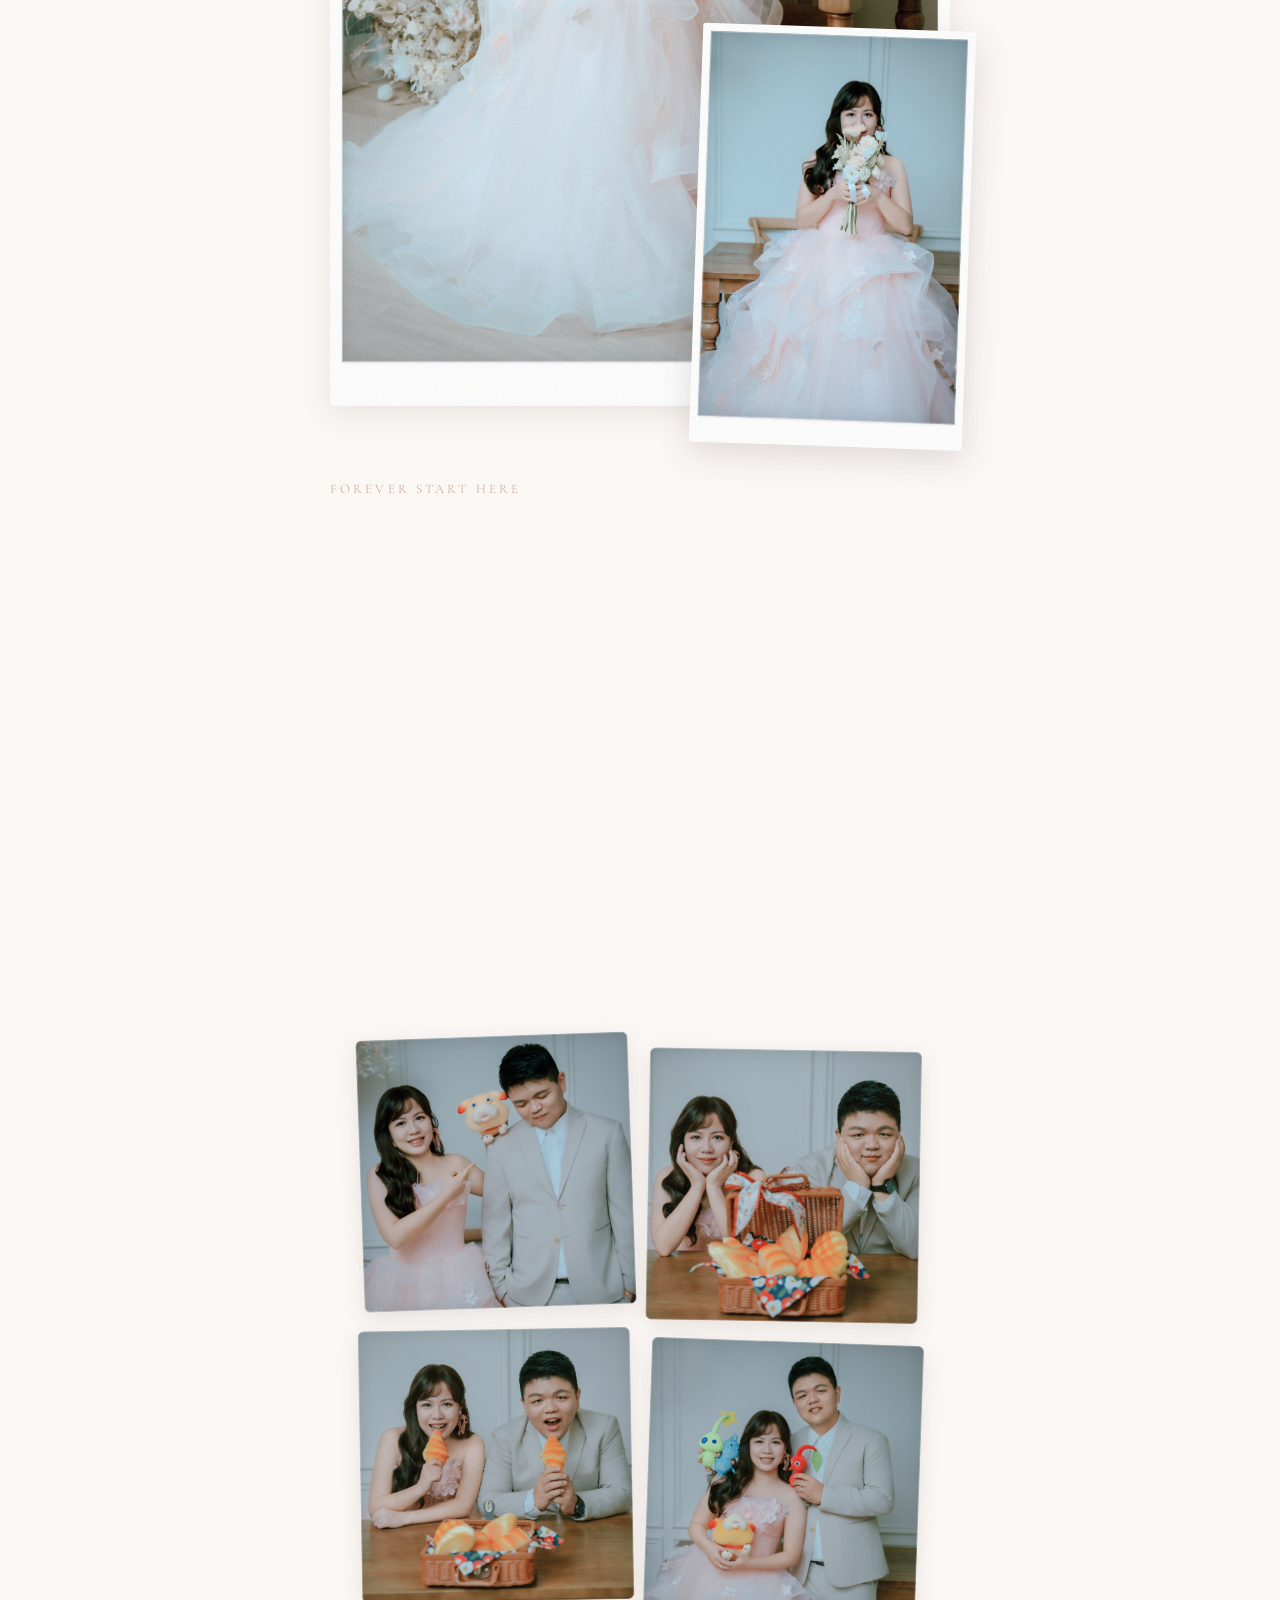
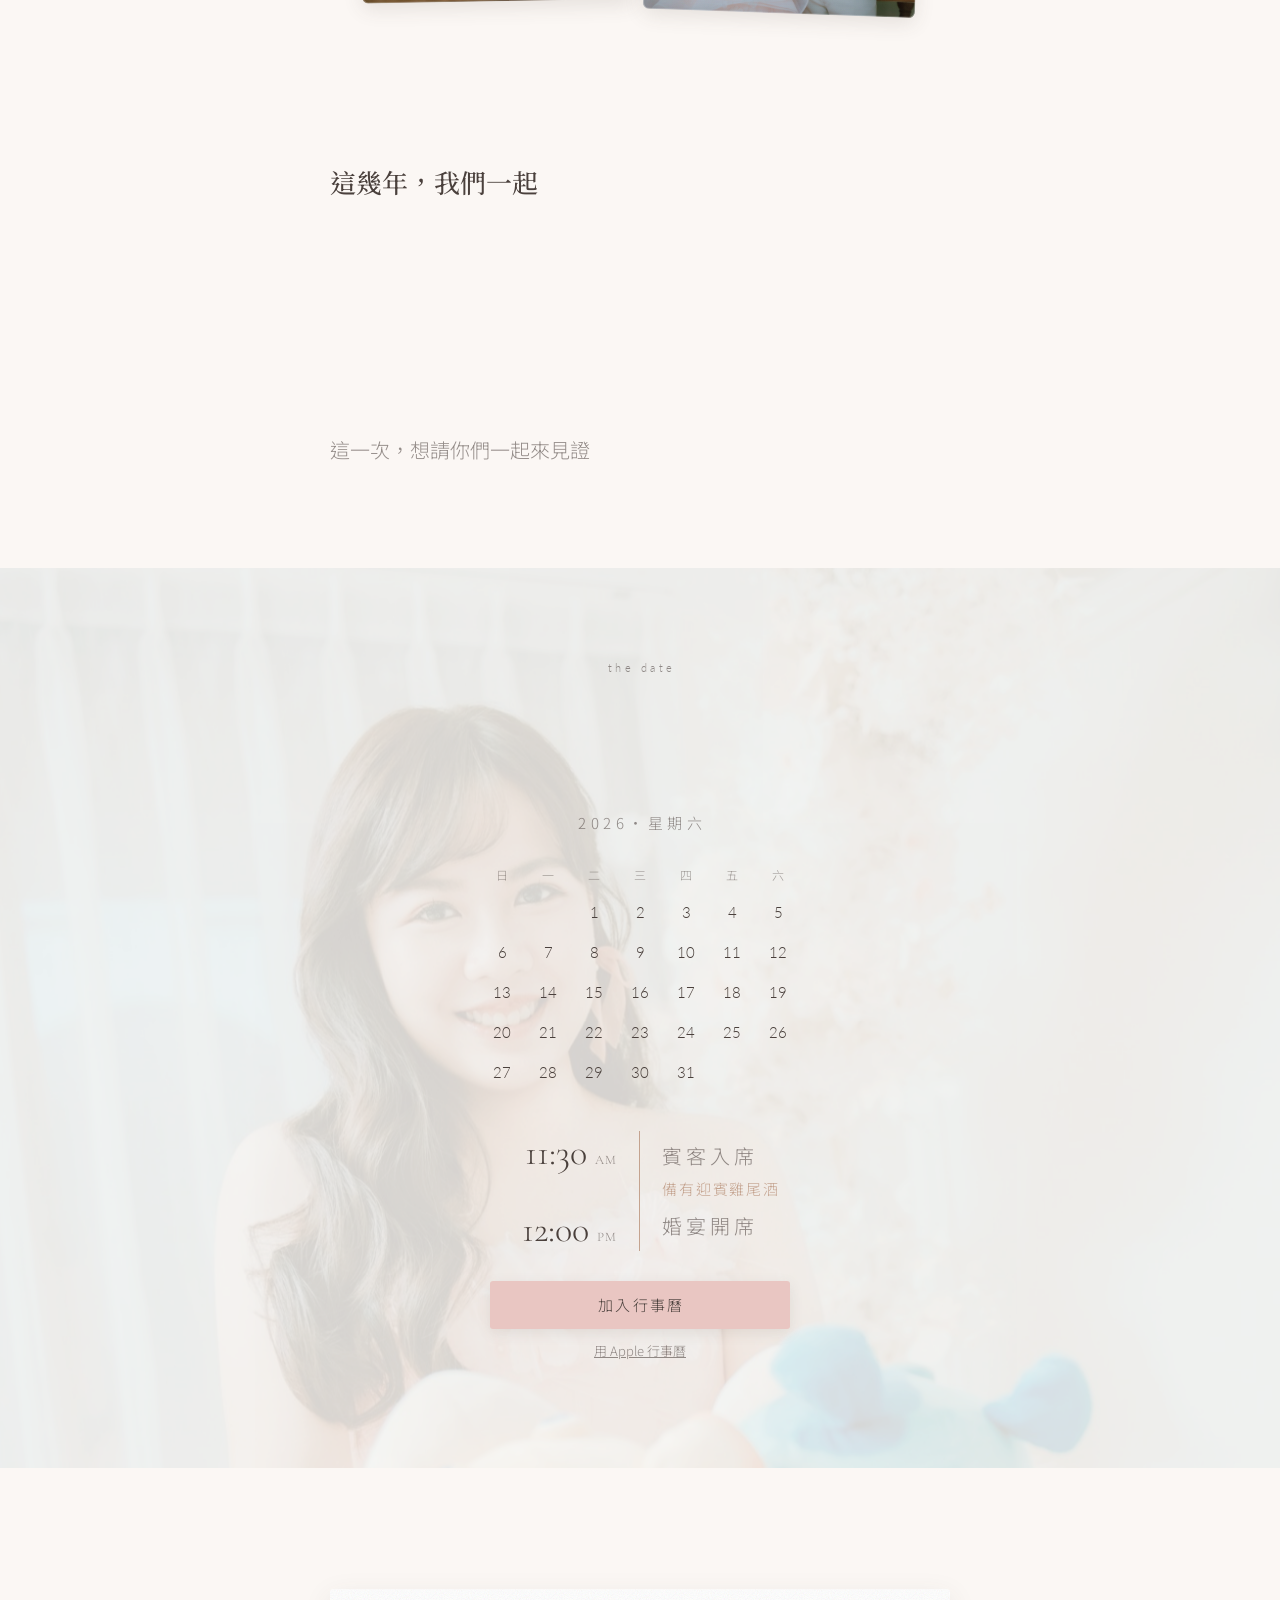
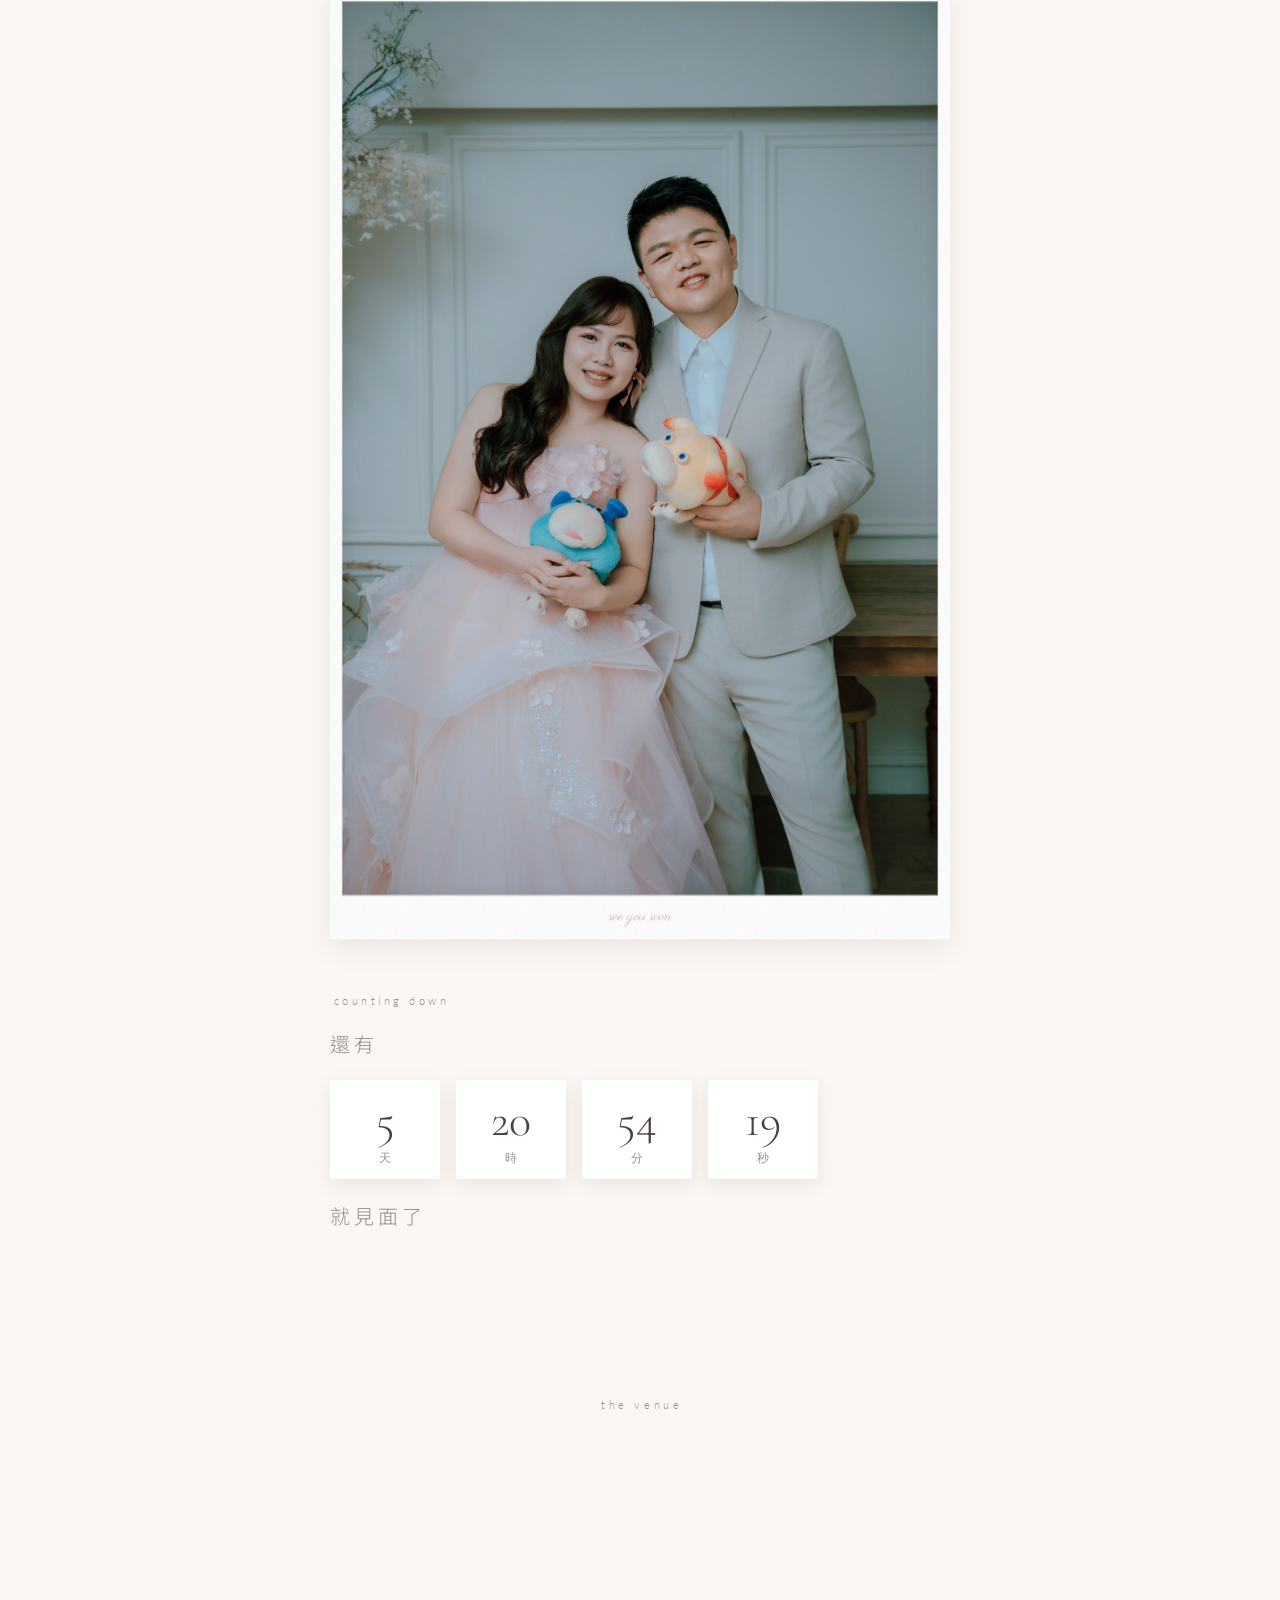
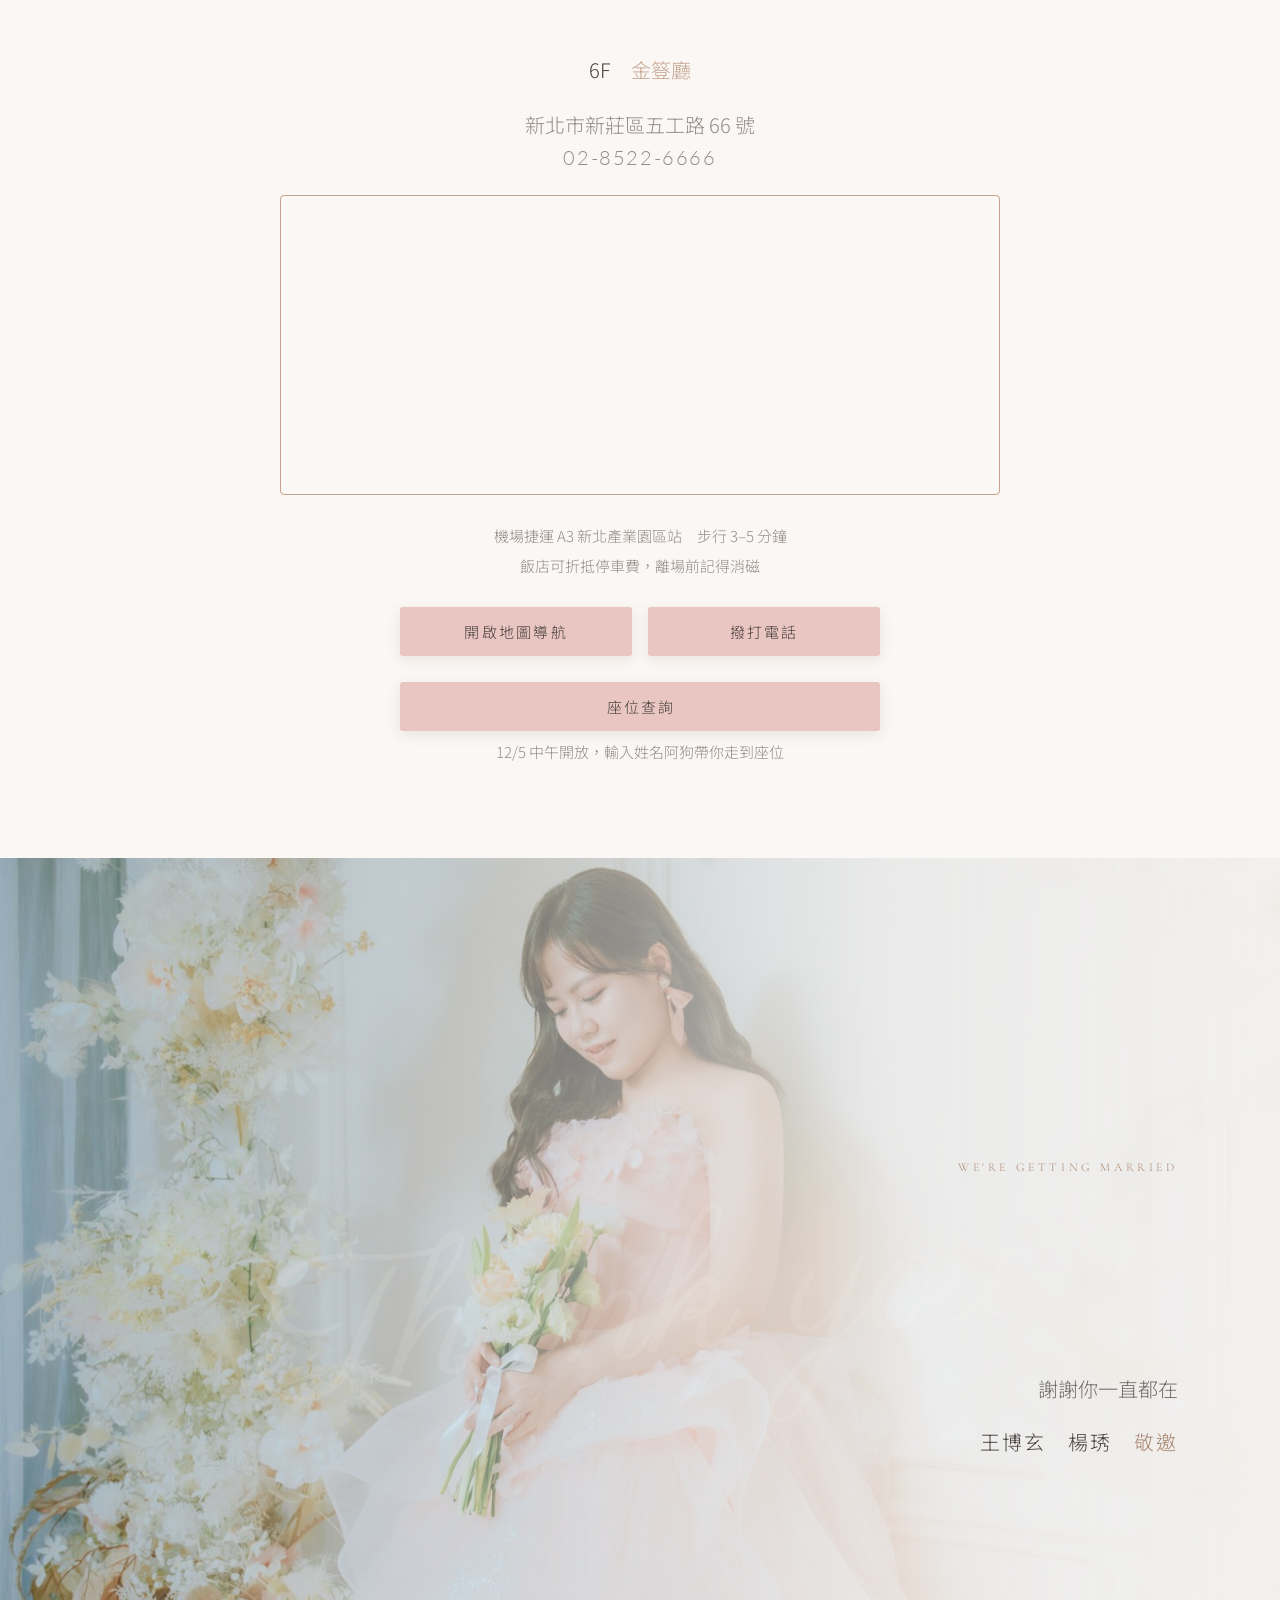
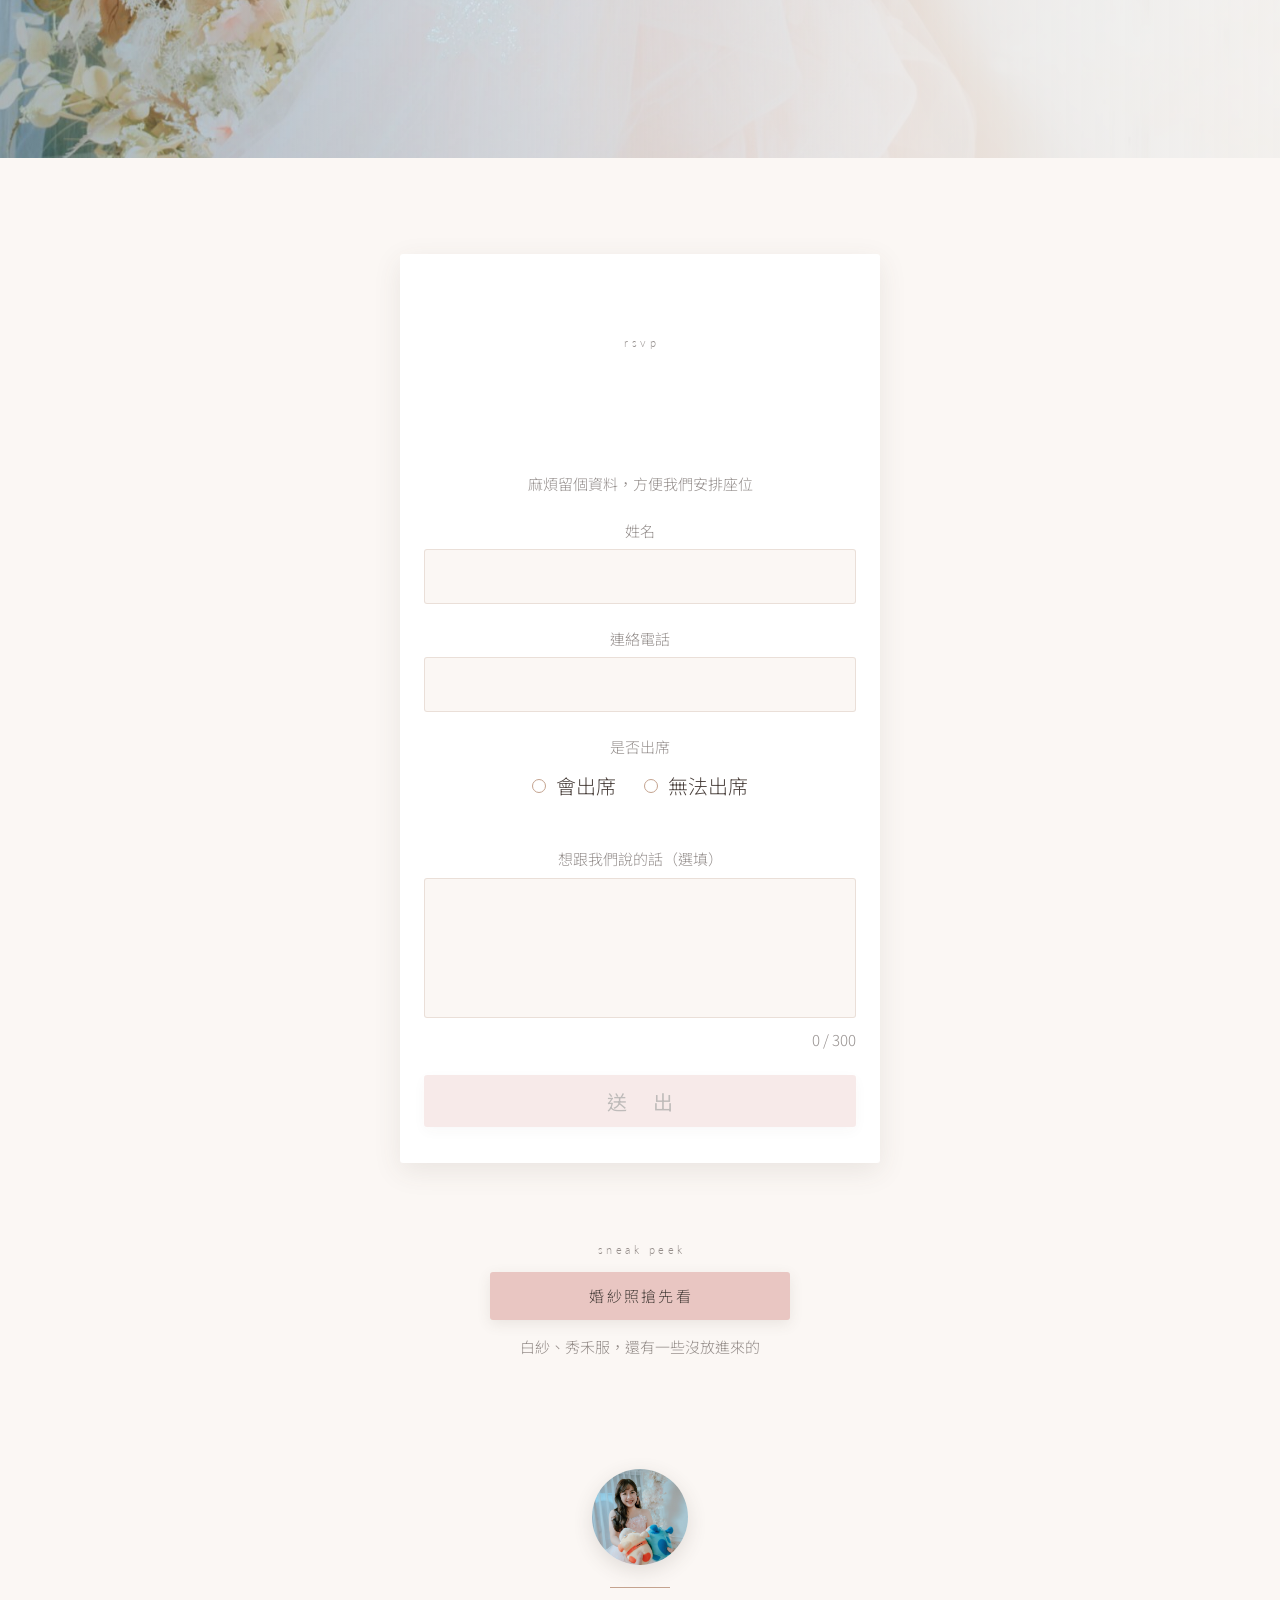
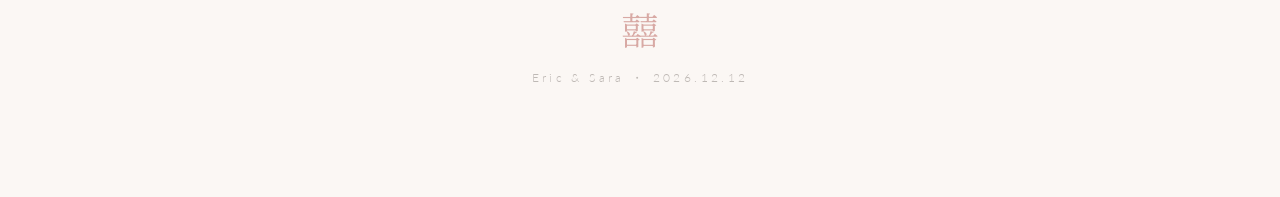
==== commit 1f69623b: "日期頁合併婚宴時間與行事曆，合照移到倒數" ====
--- a/index.html
+++ b/index.html
@@ -205,9 +205,13 @@
       <img src="assets/img/_DSC5678.jpg" alt="" loading="lazy" data-noreveal="1" data-bleed="1" style="position:absolute;inset:0;width:100%;height:100%;object-fit:cover;object-position:50% 14%;opacity:.26;transform:scale(1.02);">
     </div>
     <div style="position:absolute;inset:0;z-index:1;background:rgba(251,247,244,.44);"></div>
-    <div data-rv="1" style="position:relative;z-index:2;display:flex;flex-direction:column;align-items:center;gap:26px;padding:96px 0;">
+    <div data-rv="1" style="position:relative;z-index:2;display:flex;flex-direction:column;align-items:center;gap:26px;padding:72px 0 88px;">
       <div style="font-family:'Lato',sans-serif;font-weight:300;font-size:11px;letter-spacing:.32em;text-indent:.32em;color:rgba(74,64,60,.58);">the date</div>
-      <div data-track="1" style="font-family:'Cormorant Garamond',serif;font-weight:300;font-size:clamp(48px,14vw,100px);letter-spacing:.1em;line-height:1;color:#C4A38F;">12 / 12</div>
+      <div style="display:flex;flex-direction:column;align-items:center;gap:12px;">
+        <div data-track="1" style="font-family:'Cormorant Garamond',serif;font-weight:300;font-size:clamp(48px,14vw,100px);letter-spacing:.1em;line-height:1;color:#C4A38F;">12 / 12</div>
+        <!-- 年份只出現在這裡（原本 08 的「2026 / 12 / 12」拿掉了） -->
+        <div style="font-size:var(--t-small);letter-spacing:.3em;text-indent:.3em;color:rgba(74,64,60,.58);">2026・星期六</div>
+      </div>
       <!-- 星期標頭是固定的；下面 35 格日期由 app.js 的 buildCalendar() 產生 -->
       <div id="calGrid" style="display:grid;grid-template-columns:repeat(7,minmax(34px,44px));gap:2px;font-family:'Lato',sans-serif;font-weight:300;color:#4A403C;">
         <div style="height:32px;display:flex;align-items:center;justify-content:center;font-size:12px;color:rgba(74,64,60,.5);font-family:'Noto Sans TC',sans-serif;">日</div>
@@ -218,19 +222,8 @@
         <div style="height:32px;display:flex;align-items:center;justify-content:center;font-size:12px;color:rgba(74,64,60,.5);font-family:'Noto Sans TC',sans-serif;">五</div>
         <div style="height:32px;display:flex;align-items:center;justify-content:center;font-size:12px;color:rgba(74,64,60,.5);font-family:'Noto Sans TC',sans-serif;">六</div>
       </div>
-    </div>
-  </section>
-
-  <!-- ══ 08 婚禮流程 ══ -->
-  <section data-screen-label="08 婚禮流程" style="width:100%;display:flex;flex-direction:column;align-items:center;gap:36px;padding:72px 0;">
-    <div data-rv="card" data-mplx="1" data-paper="1" style="width:min(86vw,620px);background:#FFFFFF;padding:12px 12px 44px;border-radius:3px;box-shadow:0 8px 28px rgba(74,64,60,.10);position:relative;">
-      <img src="assets/img/_DSC5696.jpg" alt="" loading="lazy" style="width:100%;display:block;">
-      <div style="position:absolute;left:0;right:0;bottom:12px;text-align:center;font-family:'Parisienne',cursive;font-size:15px;color:rgba(196,163,143,.7);">the schedule</div>
-    </div>
-    <div data-rv="1" style="width:min(86vw,620px);display:flex;flex-direction:column;gap:26px;">
-      <div style="font-family:'Lato',sans-serif;font-weight:300;font-size:11px;letter-spacing:.32em;text-indent:.32em;color:rgba(74,64,60,.58);">the banquet</div>
-      <div style="font-family:'Noto Serif TC',serif;font-weight:500;font-size:var(--t-lead);color:#4A403C;">我們想把幸福變成一件正式的事</div>
-      <div style="font-family:'Cormorant Garamond',serif;font-weight:300;font-size:clamp(20px,5vw,30px);letter-spacing:.28em;color:#C4A38F;">2026 / 12 / 12</div>
+      <!-- 時間和行事曆原本是獨立的「08 婚禮流程」，併進來後一頁就看得到哪天、幾點、加行事曆 -->
+      <div style="display:flex;flex-direction:column;align-items:center;gap:30px;margin-top:14px;">
       <div style="display:flex;align-items:stretch;gap:22px;">
         <!-- 兩欄的 gap 要一樣，左邊時間才會對齊右邊名稱；拉到 34px 是為了塞「備有迎賓雞尾酒」那行小字 -->
         <div style="display:flex;flex-direction:column;gap:34px;text-align:right;">
@@ -245,10 +238,11 @@
           <div style="font-size:var(--t-body);letter-spacing:.2em;color:rgba(74,64,60,.58);display:flex;align-items:center;height:clamp(24px,6vw,36px);">婚宴開席</div>
         </div>
       </div>
-      <div style="display:flex;flex-direction:column;gap:12px;align-items:flex-start;">
+      <div style="display:flex;flex-direction:column;gap:12px;align-items:center;">
         <a href="https://calendar.google.com/calendar/render?action=TEMPLATE&amp;text=%E7%8E%8B%E5%8D%9A%E7%8E%84%20%EF%BC%86%20%E6%A5%8A%E7%90%87%20%E5%A9%9A%E5%AE%B4&amp;dates=20261212T033000Z/20261212T070000Z&amp;details=11%3A30%20%E8%B3%93%E5%AE%A2%E5%85%A5%E5%B8%AD%EF%BC%88%E5%82%99%E6%9C%89%E8%BF%8E%E8%B3%93%E9%9B%9E%E5%B0%BE%E9%85%92%EF%BC%89%EF%BC%8F12%3A00%20%E5%A9%9A%E5%AE%B4%E9%96%8B%E5%B8%AD&amp;location=%E9%A0%A4%E5%93%81%E5%A4%A7%E9%A3%AF%E5%BA%97%20%E6%96%B0%E8%8E%8A%E6%99%B6%E5%86%A0%E9%A4%A8%206F%20%E9%87%91%E7%B0%A6%E5%BB%B3%EF%BC%88%E6%96%B0%E5%8C%97%E5%B8%82%E6%96%B0%E8%8E%8A%E5%8D%80%E4%BA%94%E5%B7%A5%E8%B7%AF66%E8%99%9F%EF%BC%89" target="_blank" rel="noopener" data-press="1" style="display:block;width:min(80vw,300px);height:48px;line-height:48px;text-align:center;background:#E9C6C2;color:#4A403C;text-decoration:none;border-radius:3px;letter-spacing:.15em;text-indent:.15em;font-family:'Noto Sans TC',sans-serif;font-weight:300;font-size:15px;">加入行事曆</a>
         <a id="icsLink" href="#" download="wedding.ics" style="font-size:13px;color:rgba(74,64,60,.58);text-decoration:underline;">用 Apple 行事曆</a>
       </div>
+      </div>
     </div>
   </section>
 
@@ -256,6 +250,11 @@
 
   <!-- ══ 09 倒數 ══（「生活片段」那段原本也在這，搬到 06b 了，故事才不會被日期打斷） -->
   <section data-screen-label="09 倒數" style="width:100%;display:flex;flex-direction:column;align-items:center;gap:52px;padding:48px 0 96px;">
+    <!-- 這張原本在已拿掉的「08 婚禮流程」，兩人看著鏡頭笑，放在「還有⋯就見面了」上面剛好 -->
+    <div data-rv="card" data-mplx="1" data-paper="1" style="width:min(86vw,620px);background:#FFFFFF;padding:12px 12px 44px;border-radius:3px;box-shadow:0 8px 28px rgba(74,64,60,.10);position:relative;">
+      <img src="assets/img/_DSC5696.jpg" alt="" loading="lazy" style="width:100%;display:block;">
+      <div style="position:absolute;left:0;right:0;bottom:12px;text-align:center;font-family:'Parisienne',cursive;font-size:15px;color:rgba(196,163,143,.7);">see you soon</div>
+    </div>
     <div data-rv="1" style="width:min(86vw,620px);display:flex;flex-direction:column;gap:22px;">
       <div style="font-family:'Lato',sans-serif;font-weight:300;font-size:11px;letter-spacing:.32em;text-indent:.32em;color:rgba(74,64,60,.58);">counting down</div>
       <div id="cdPre" style="font-size:var(--t-body);letter-spacing:.2em;color:rgba(74,64,60,.58);">還有</div>
